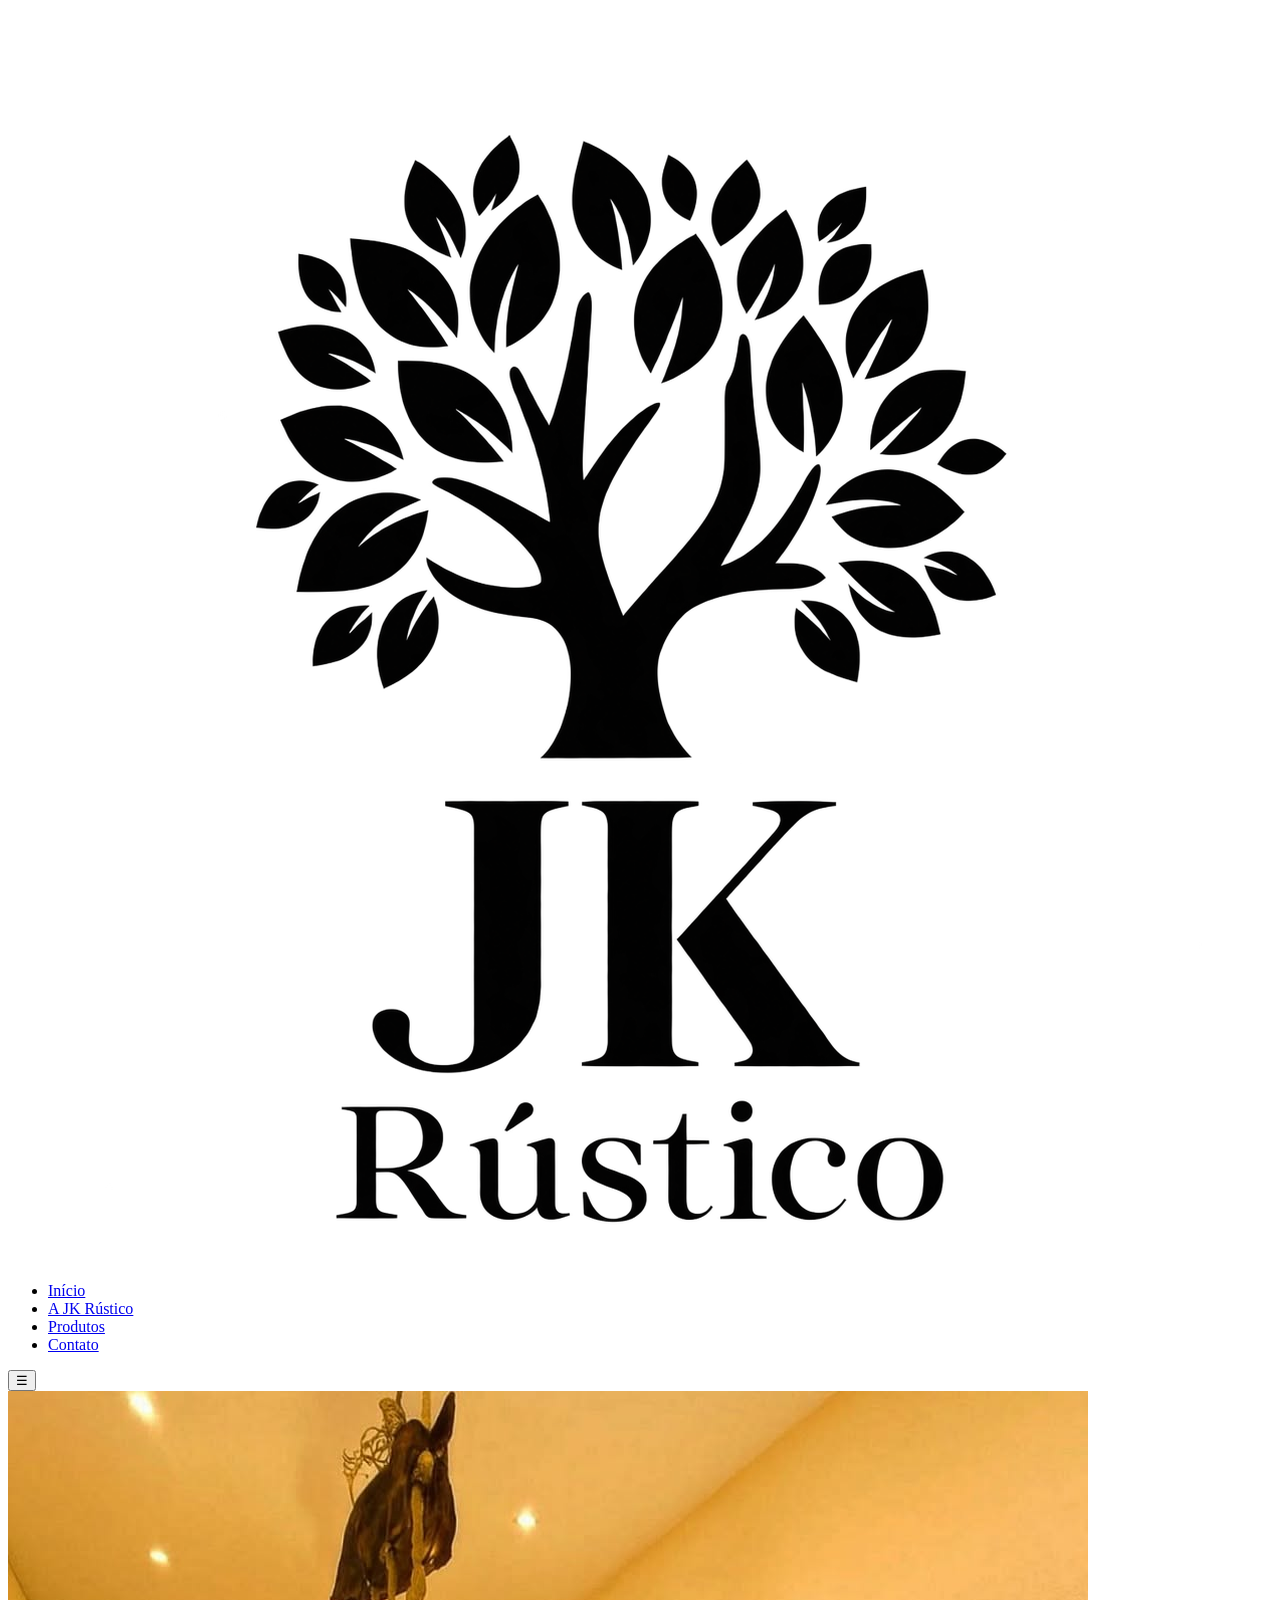
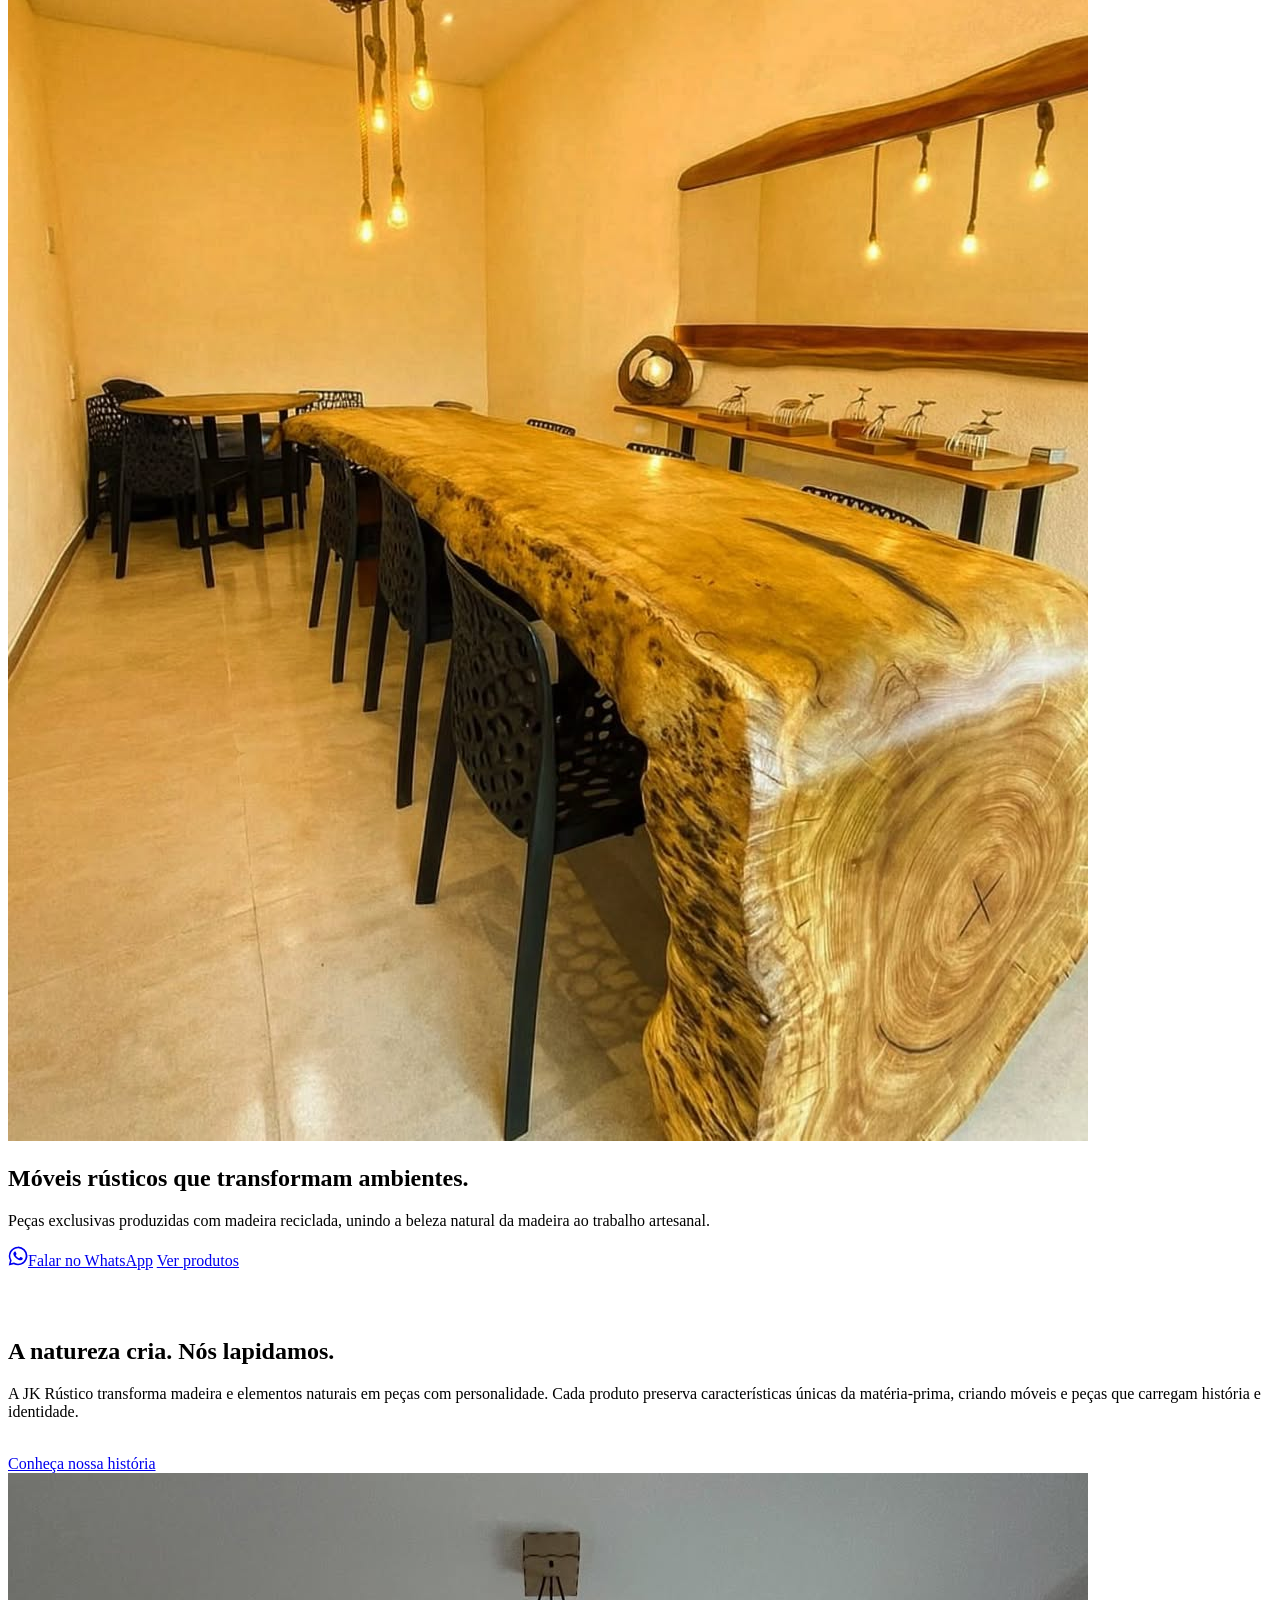
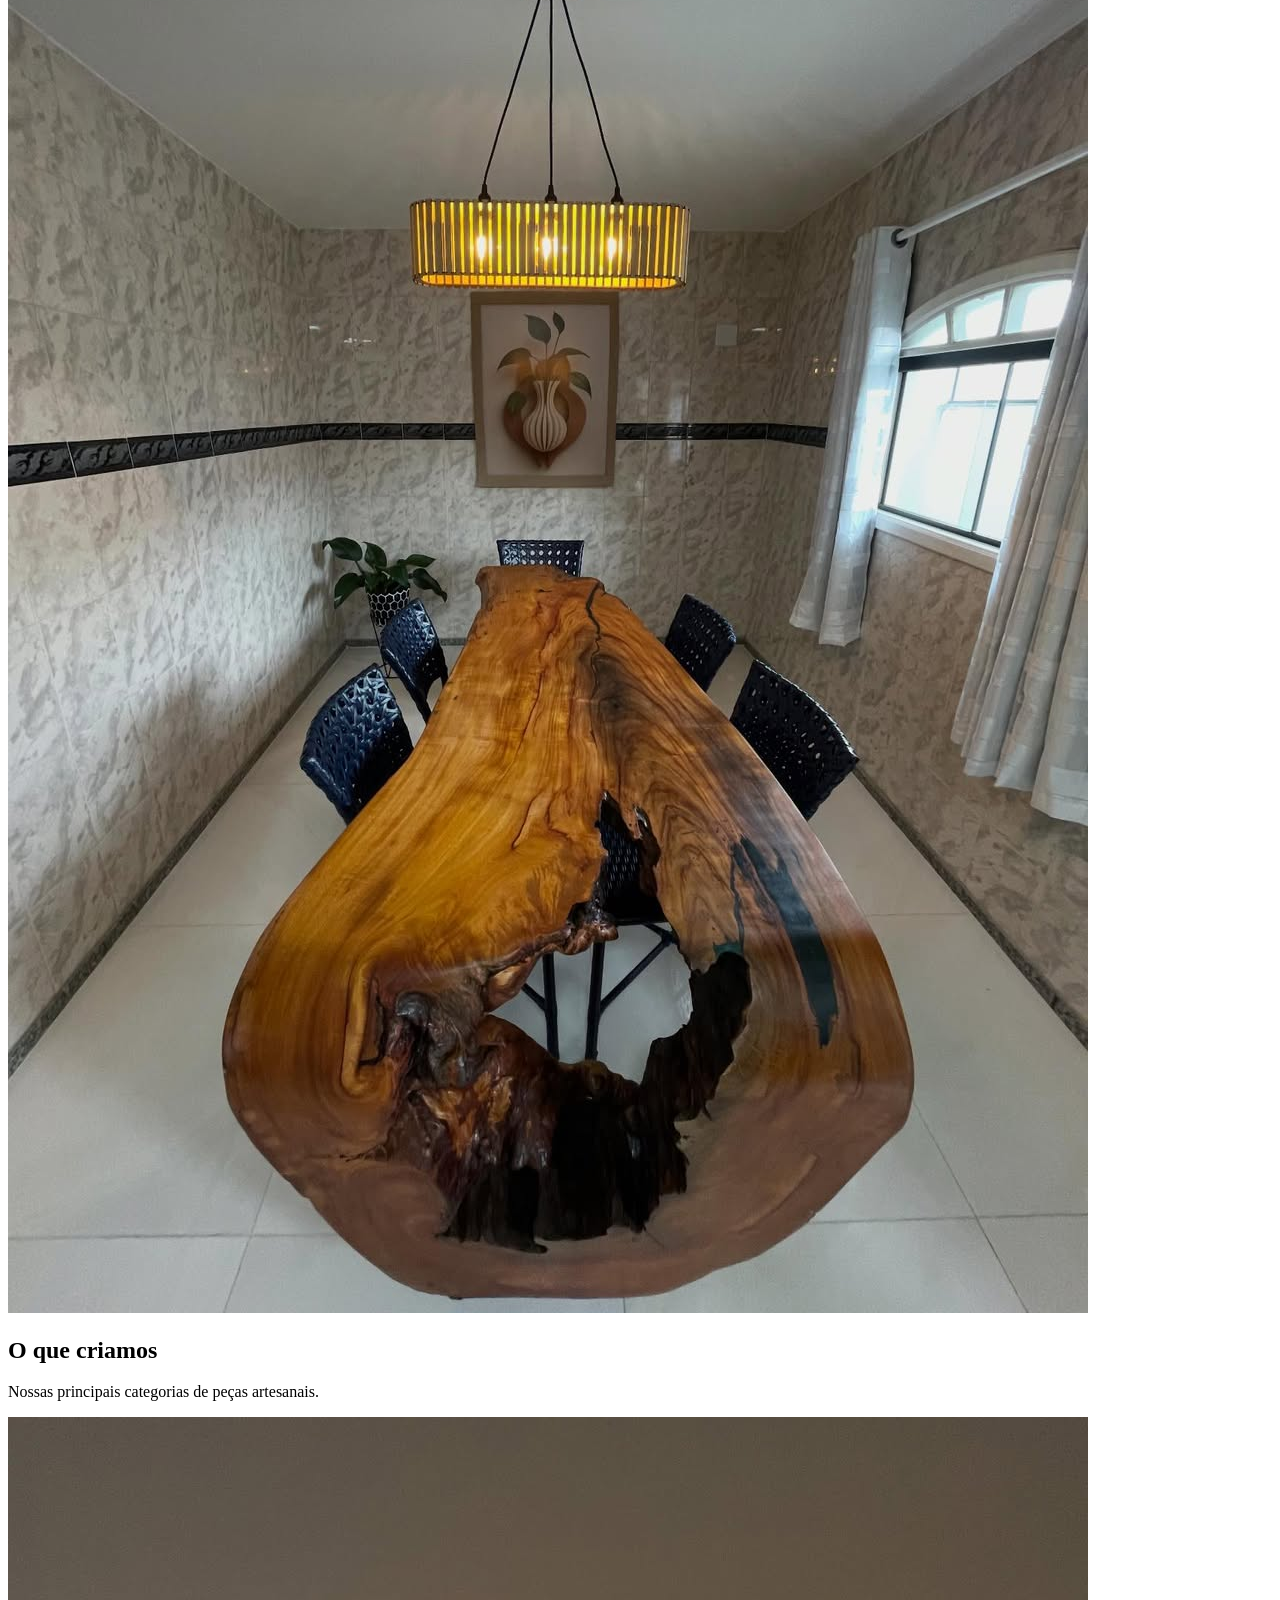
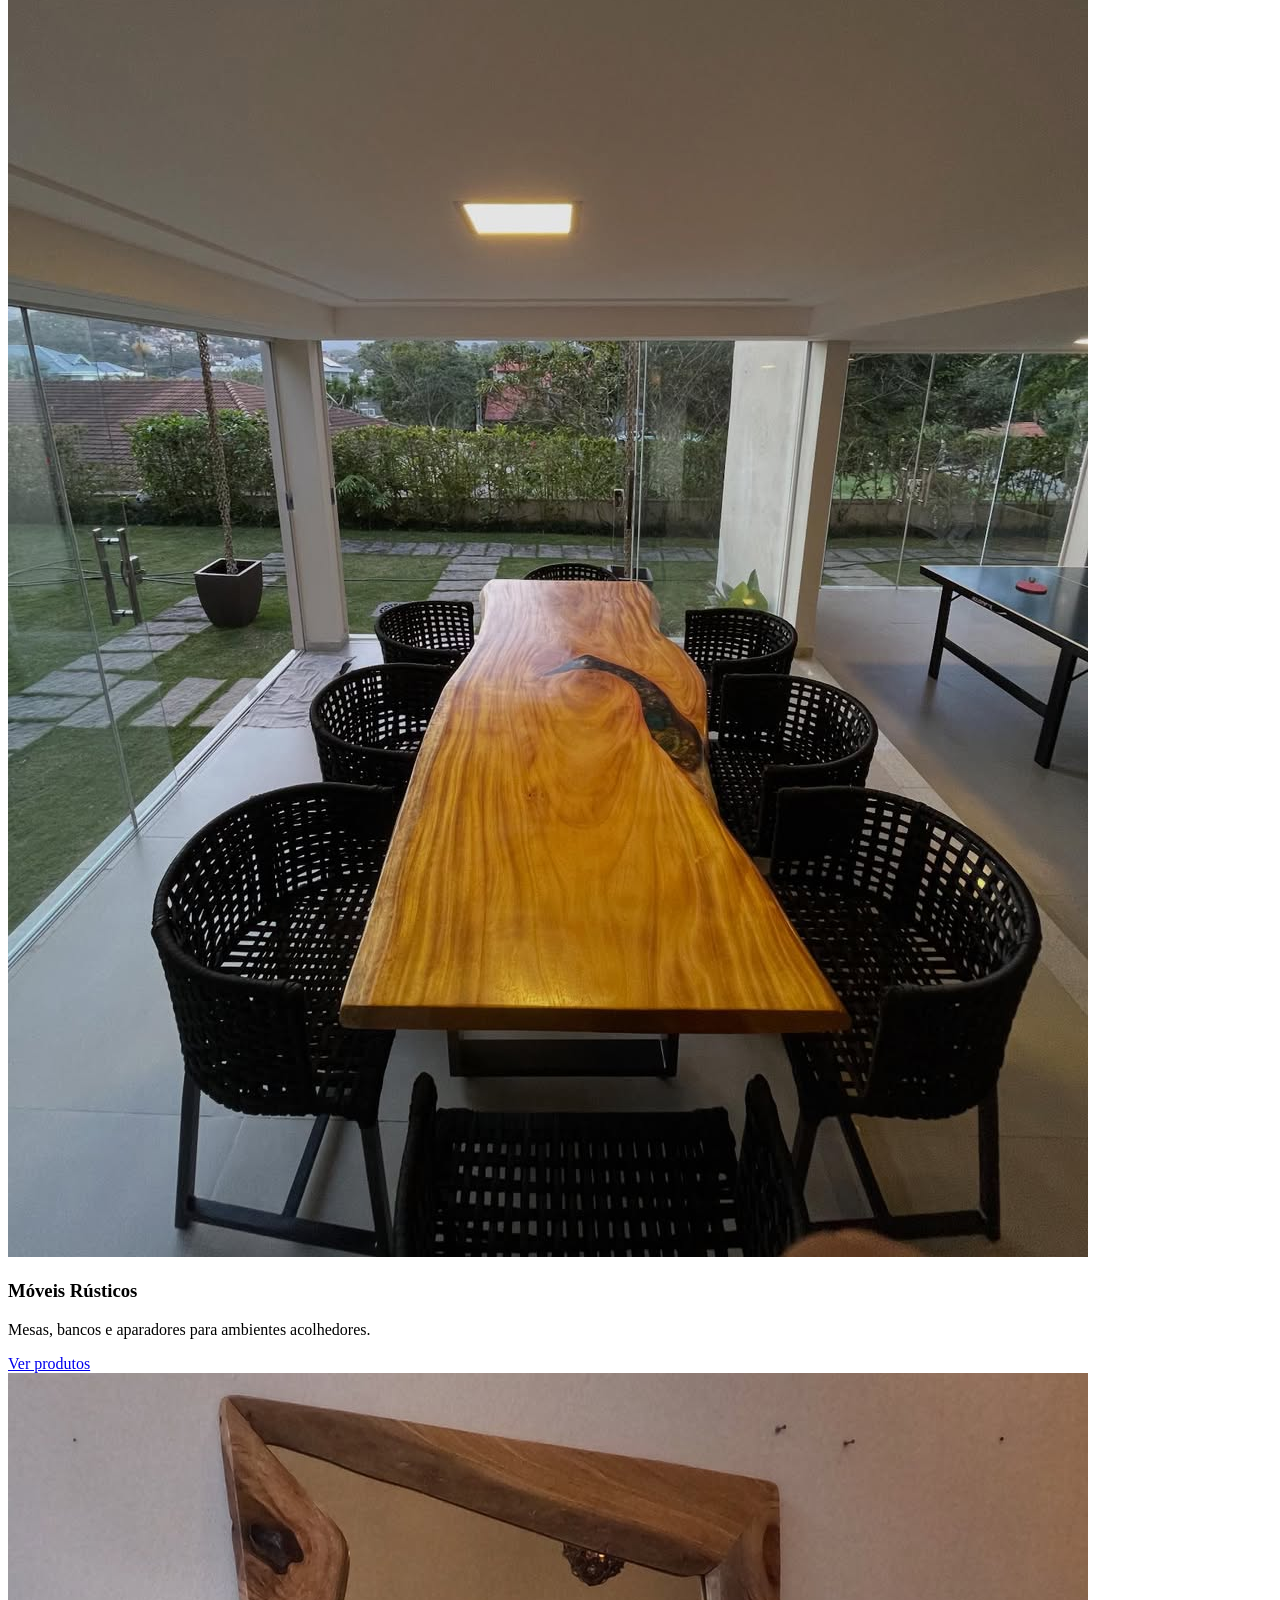
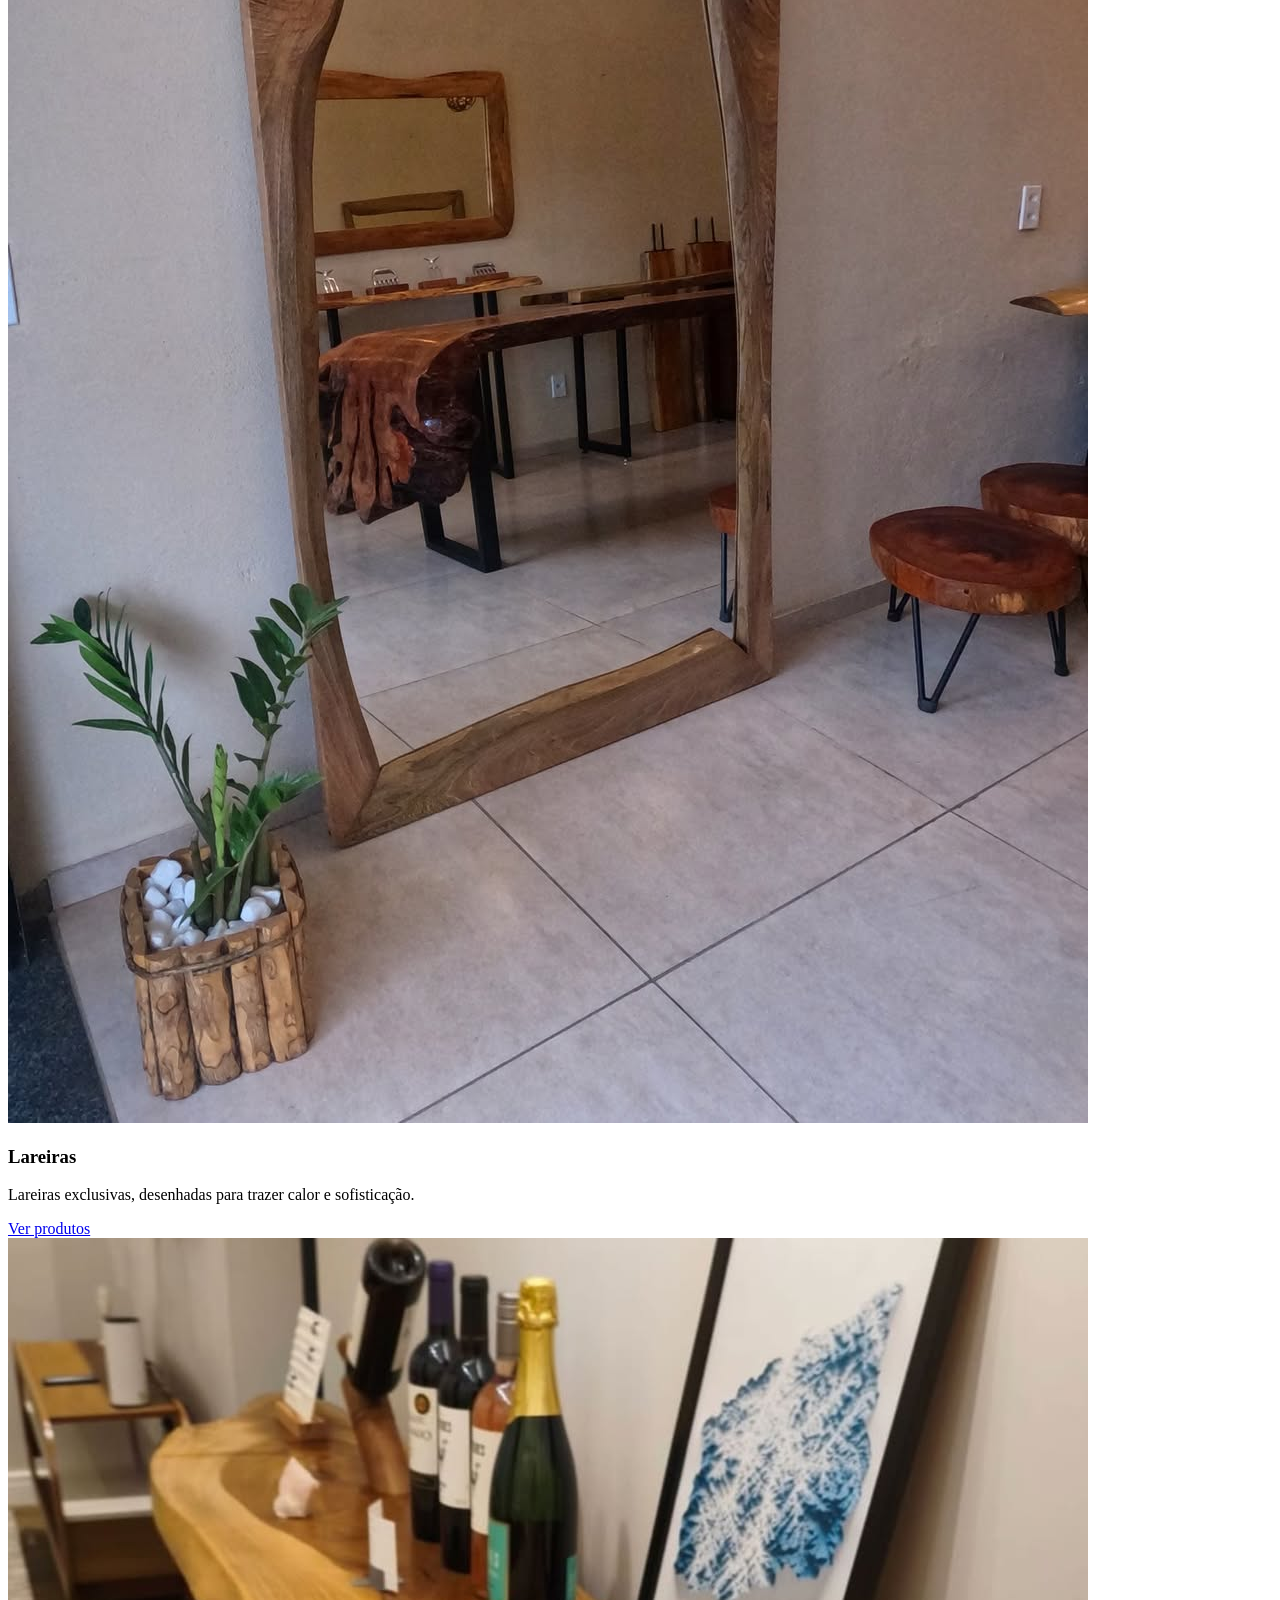
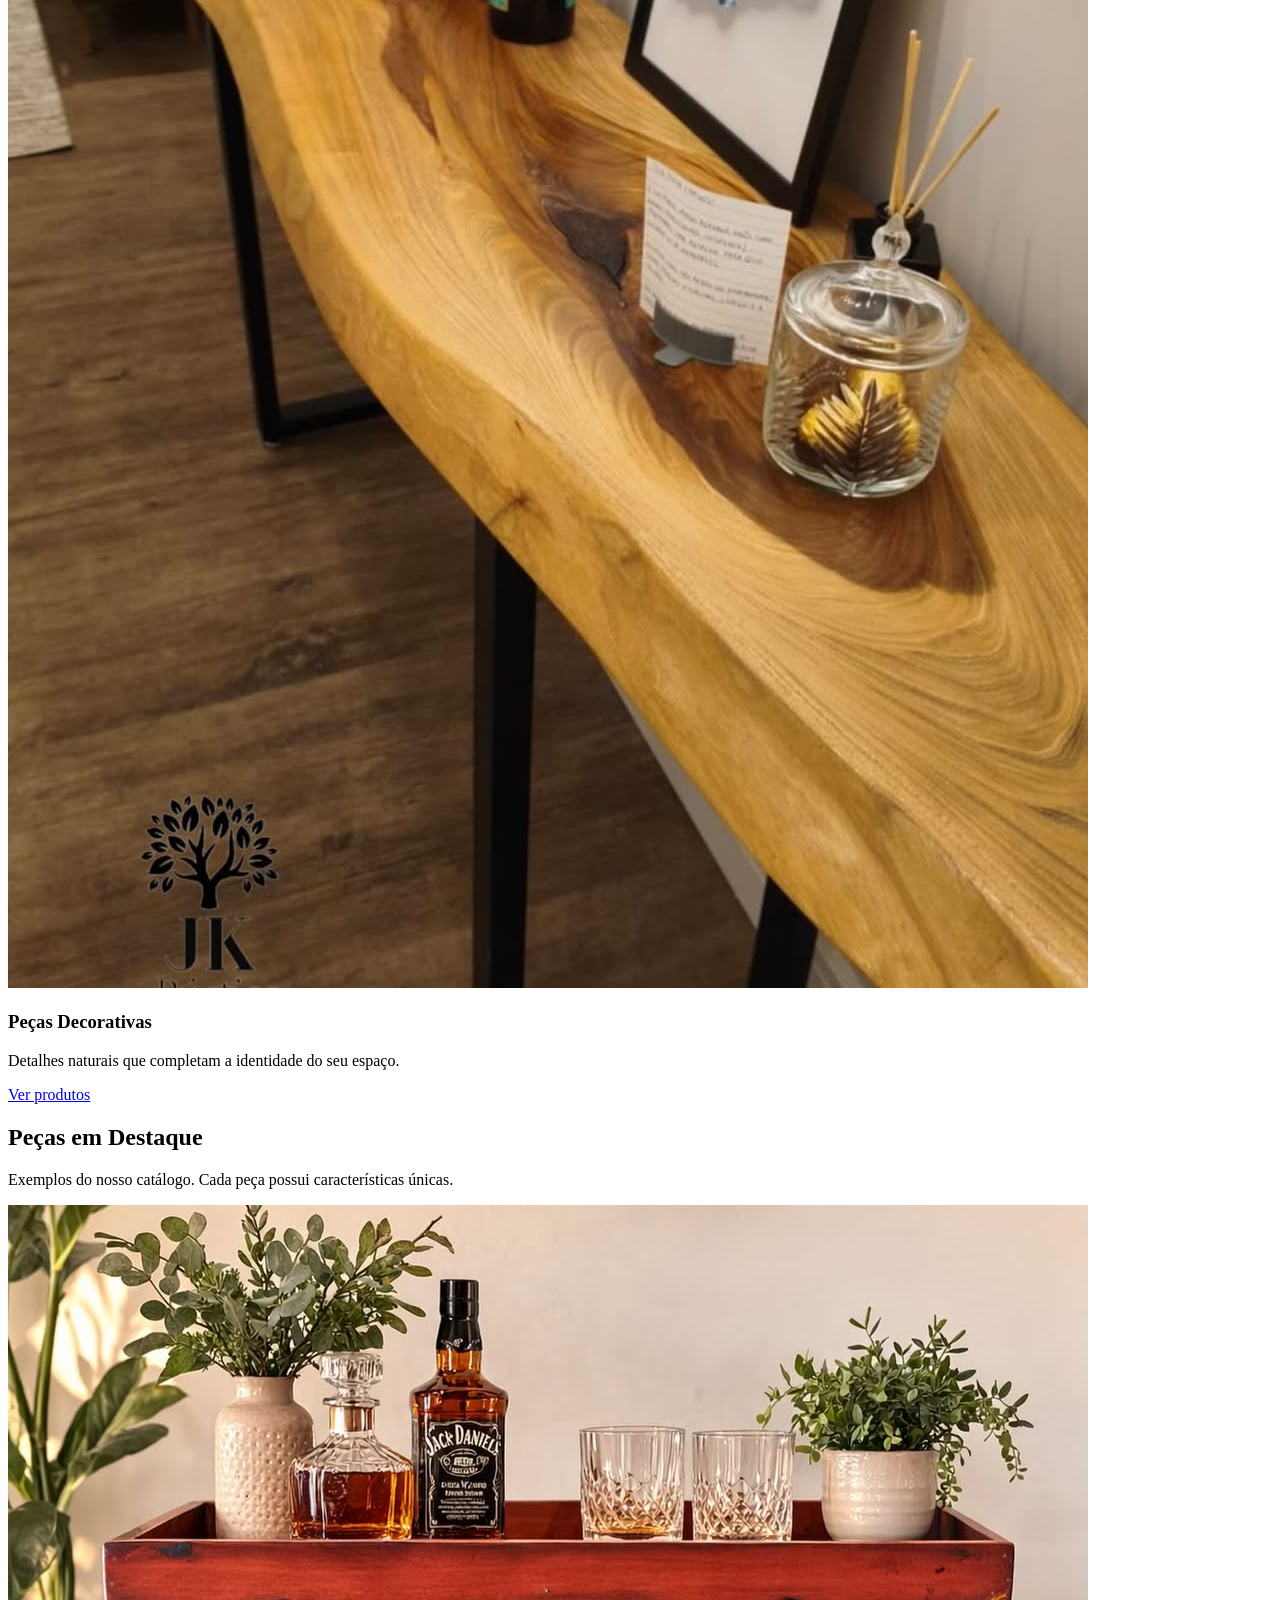
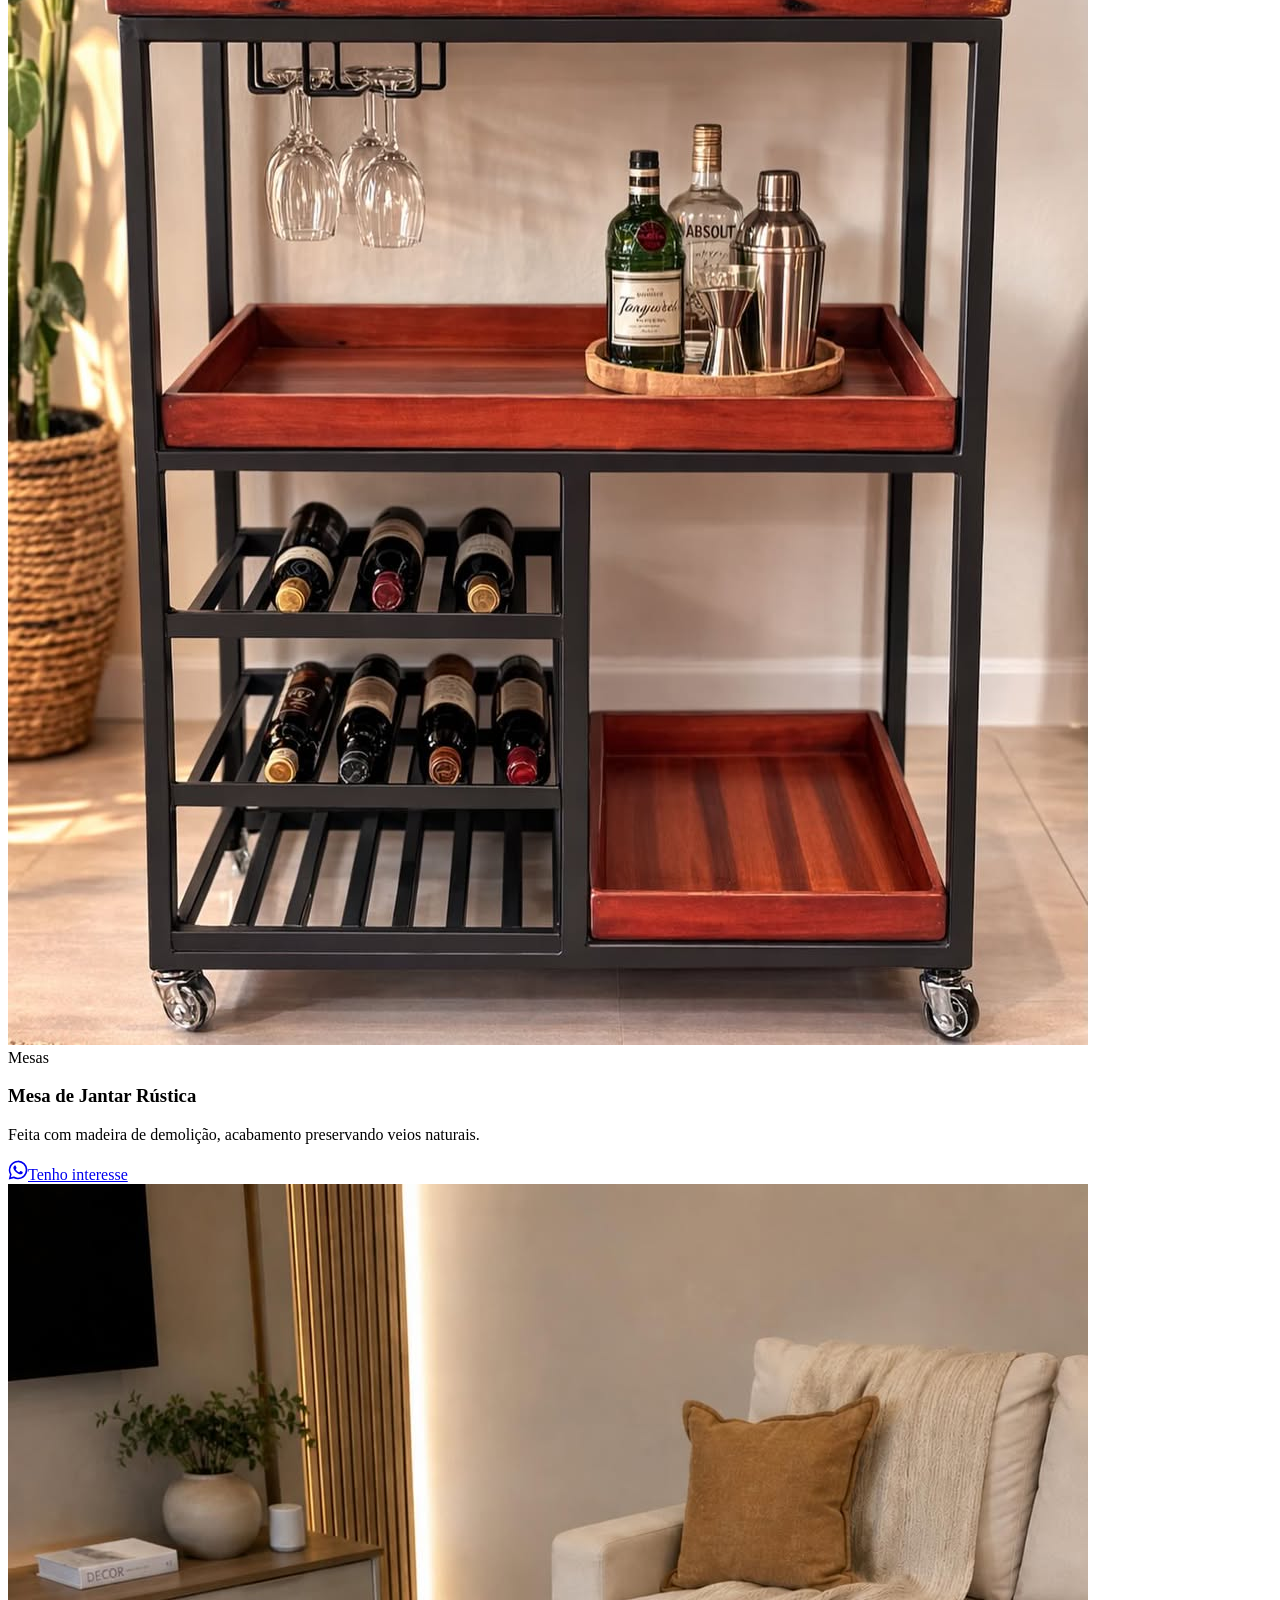
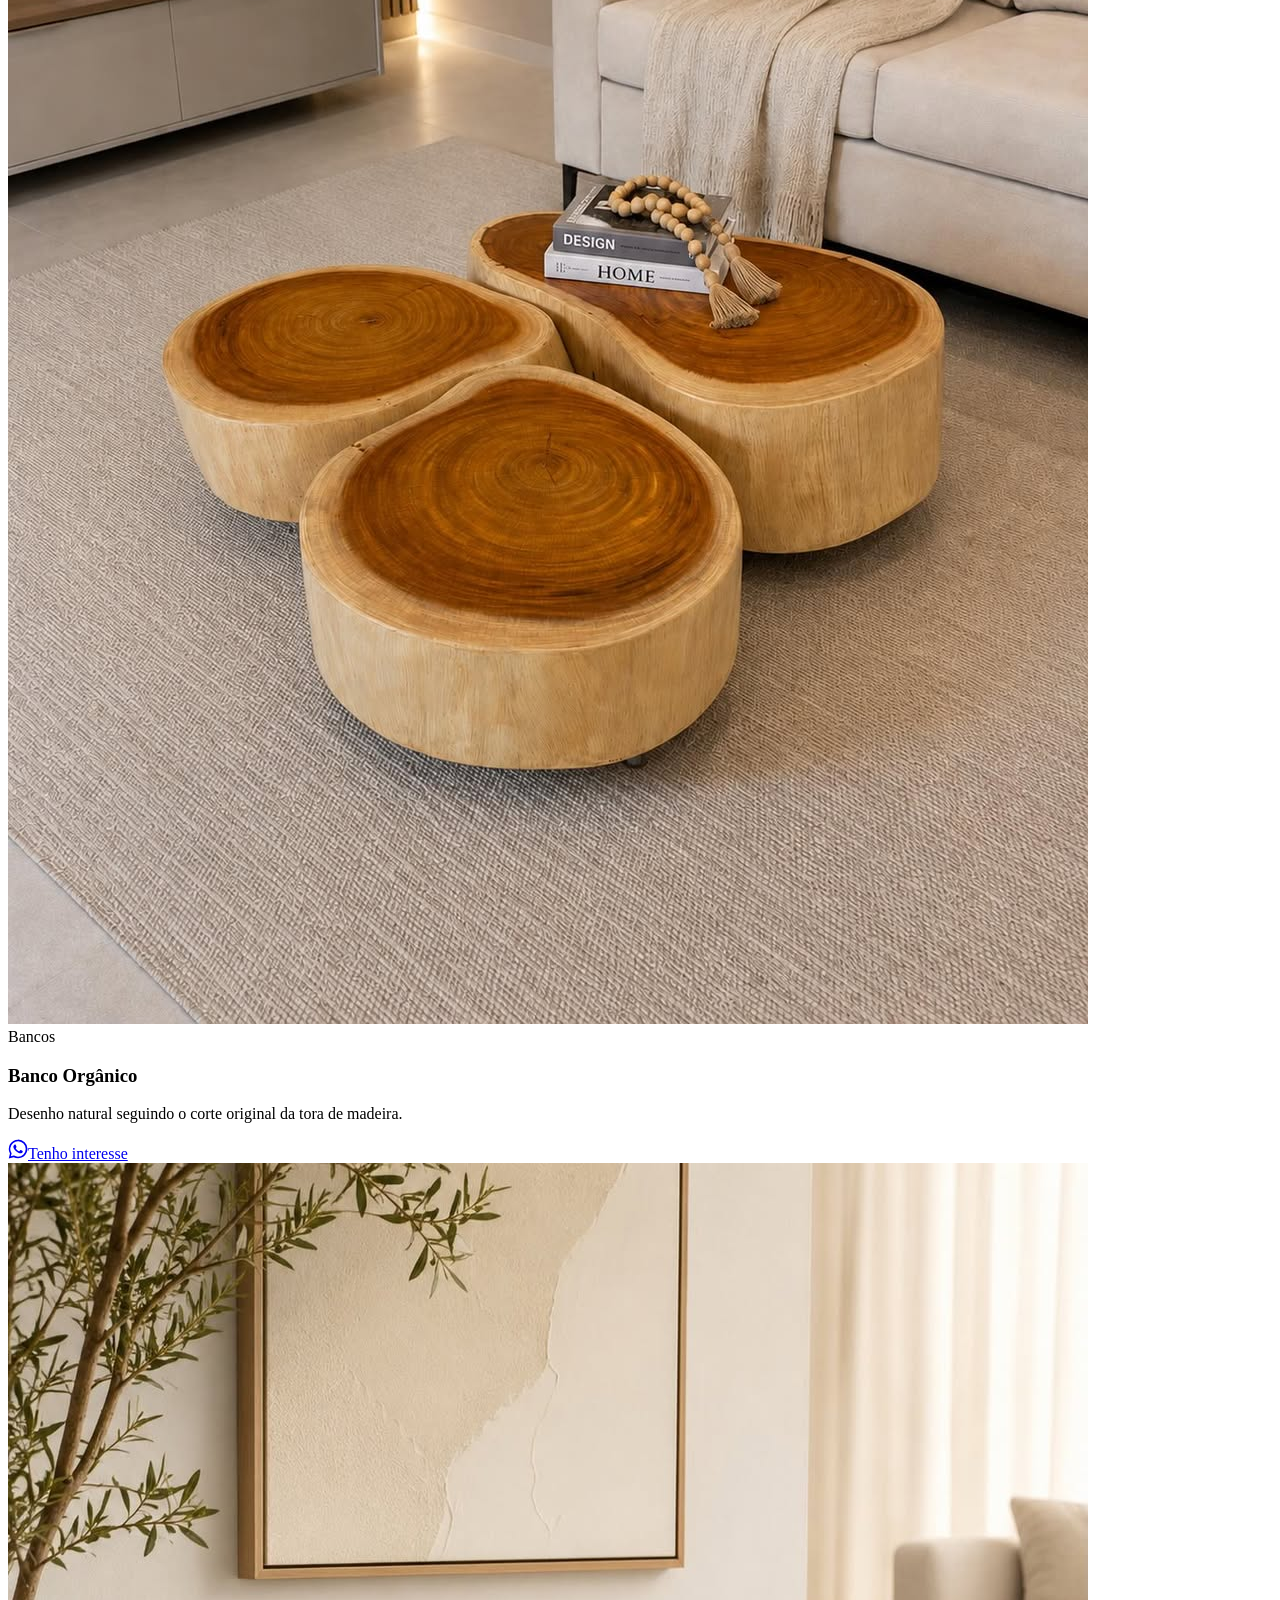
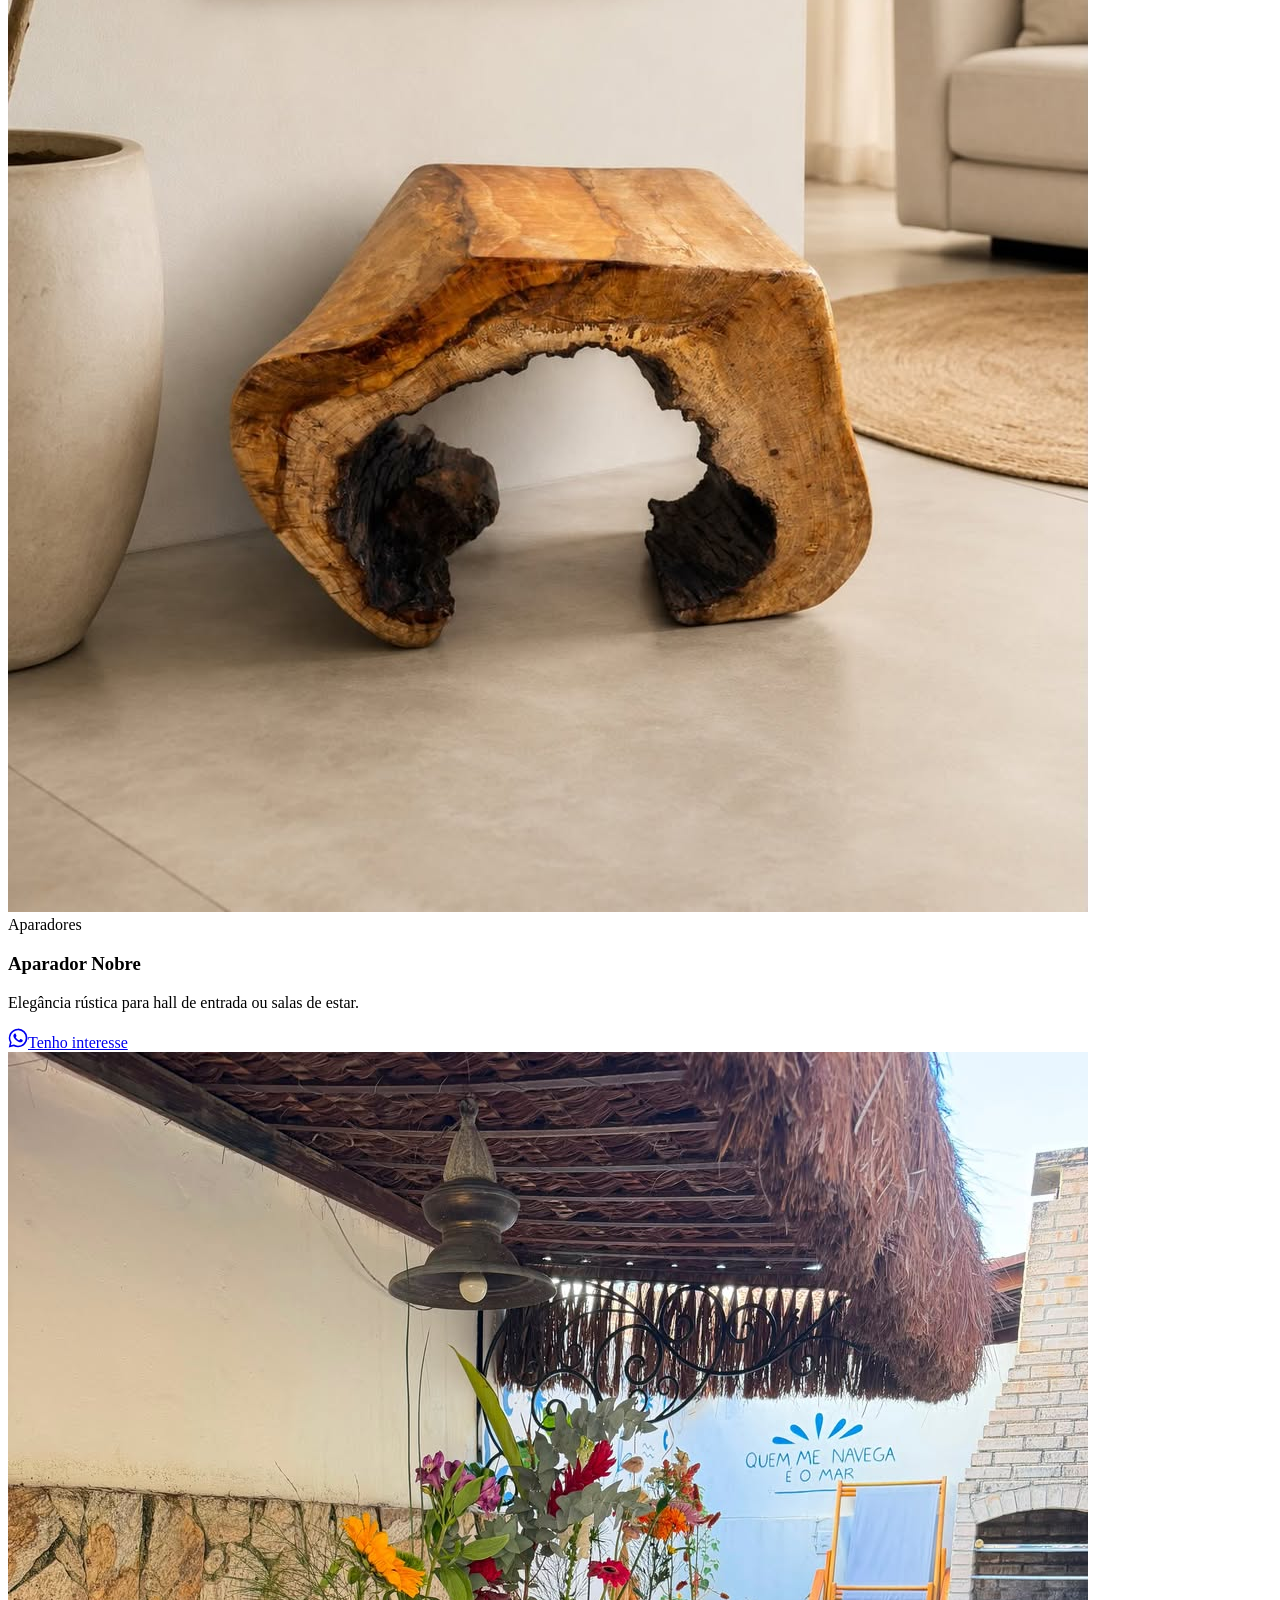
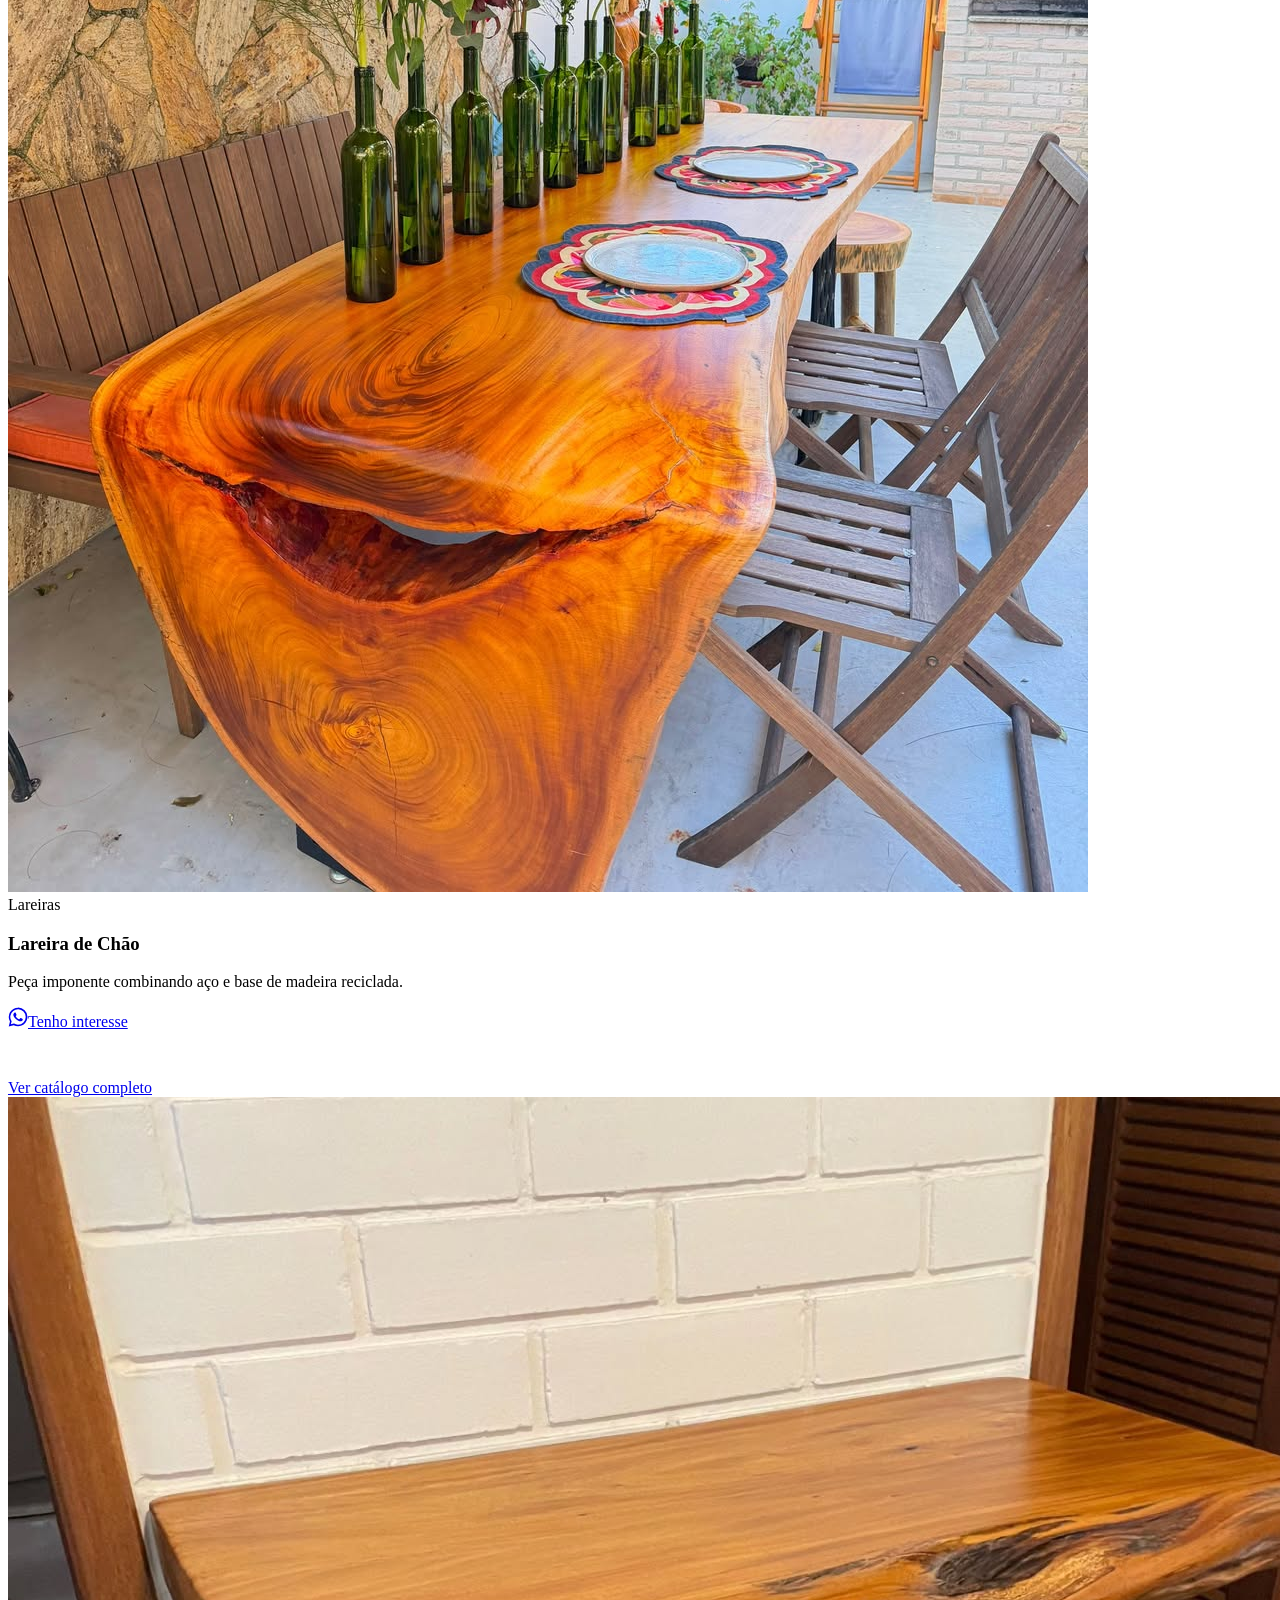
==== index.html @ 8438c01b "Add files via upload" ====
<!DOCTYPE html>
<html lang="pt-BR">
<head>
    <meta charset="UTF-8">
    <meta name="viewport" content="width=device-width, initial-scale=1.0">
    <title>JK Rústico | Móveis Rústicos e Peças de Madeira Reciclada em Teresópolis</title>
    <meta name="description" content="A JK Rústico transforma madeira reciclada em móveis rústicos e peças artesanais exclusivas. Localizada em Teresópolis, enviamos para todo o Brasil. Conheça nosso catálogo.">
    
    <!-- Open Graph -->
    <meta property="og:title" content="JK Rústico | Móveis Rústicos e Artesanais">
    <meta property="og:description" content="Peças exclusivas produzidas com madeira reciclada, unindo a beleza natural da madeira ao trabalho artesanal. Enviamos para todo Brasil.">
    <meta property="og:type" content="website">
    <meta property="og:url" content="https://www.jkrustico.com.br/">
    
    <!-- Preconnect Fonts -->
    <link rel="preconnect" href="https://fonts.googleapis.com">
    <link rel="preconnect" href="https://fonts.gstatic.com" crossorigin>
    <link href="https://fonts.googleapis.com/css2?family=Inter:wght@300;400;500;600&family=Playfair+Display:ital,wght@0,400;0,500;0,600;0,700;1,400&display=swap" rel="stylesheet">
    
    <!-- Styles -->
    <link rel="stylesheet" href="css/style.css">
    
    <!-- Schema.org LocalBusiness -->
    <script type="application/ld+json">
    {
      "@context": "https://schema.org",
      "@type": "FurnitureStore",
      "name": "JK Rústico",
      "image": "https://www.jkrustico.com.br/logo.png",
      "@id": "https://www.jkrustico.com.br/",
      "url": "https://www.jkrustico.com.br/",
      "telephone": "+5521967588087",
      "address": {
        "@type": "PostalAddress",
        "streetAddress": "Praça Higino da Silveira, 101 - Alto",
        "addressLocality": "Teresópolis",
        "addressRegion": "RJ",
        "postalCode": "25961-025",
        "addressCountry": "BR"
      },
      "geo": {
        "@type": "GeoCoordinates",
        "latitude": -22.4285,
        "longitude": -42.9774
      },
      "openingHoursSpecification": [{
        "@type": "OpeningHoursSpecification",
        "dayOfWeek": "Saturday",
        "opens": "09:00",
        "closes": "18:30"
      },{
        "@type": "OpeningHoursSpecification",
        "dayOfWeek": "Sunday",
        "opens": "09:00",
        "closes": "18:00"
      }]
    }
    </script>
</head>
<body>

    <!-- Header -->
    <header class="header">
        <div class="container header-container">
            <a href="index.html" class="logo" aria-label="Página Inicial JK Rústico">
                <img src="logo.png" alt="JK Rústico Logo">
            </a>
            
            <nav>
                <ul class="nav-links">
                    <li><a href="index.html">Início</a></li>
                    <li><a href="sobre/index.html">A JK Rústico</a></li>
                    <li><a href="produtos/index.html">Produtos</a></li>
                    <li><a href="contato/index.html">Contato</a></li>
                </ul>
            </nav>
            
            <button class="mobile-menu-btn" aria-label="Abrir menu">☰</button>
            <a href="#" class="btn btn-primary wa-link-default" style="display: none;"><svg fill="currentColor" width="20px" height="20px" viewBox="0 0 16 16" xmlns="http://www.w3.org/2000/svg"><path d="M11.42 9.49c-.19-.09-1.1-.54-1.27-.61s-.29-.09-.42.1-.48.6-.59.73-.21.14-.4 0a5.13 5.13 0 0 1-1.49-.92 5.25 5.25 0 0 1-1-1.29c-.11-.18 0-.28.08-.38s.18-.21.28-.32a1.39 1.39 0 0 0 .18-.31.38.38 0 0 0 0-.33c0-.09-.42-1-.58-1.37s-.3-.32-.41-.32h-.4a.72.72 0 0 0-.5.23 2.1 2.1 0 0 0-.65 1.55A3.59 3.59 0 0 0 5 8.2 8.32 8.32 0 0 0 8.19 11c.44.19.78.3 1.05.39a2.53 2.53 0 0 0 1.17.07 1.93 1.93 0 0 0 1.26-.88 1.67 1.67 0 0 0 .11-.88c-.05-.07-.17-.12-.36-.21z"/><path d="M13.29 2.68A7.36 7.36 0 0 0 8 .5a7.44 7.44 0 0 0-6.41 11.15l-1 3.85 3.94-1a7.4 7.4 0 0 0 3.55.9H8a7.44 7.44 0 0 0 5.29-12.72zM8 14.12a6.12 6.12 0 0 1-3.15-.87l-.22-.13-2.34.61.62-2.28-.14-.23a6.18 6.18 0 0 1 9.6-7.65 6.12 6.12 0 0 1 1.81 4.37A6.19 6.19 0 0 1 8 14.12z"/></svg>Falar no WhatsApp</a>
        </div>
    </header>

    <!-- Hero -->
    <section class="hero">
        <img src="img1.jpg" alt="Ambiente sofisticado com móveis rústicos de madeira" class="hero-img">
        <div class="container">
            <div class="hero-content">
                <h1>Móveis rústicos que transformam ambientes.</h1>
                <p>Peças exclusivas produzidas com madeira reciclada, unindo a beleza natural da madeira ao trabalho artesanal.</p>
                
                <div class="hero-ctas">
                    <a href="#" class="btn btn-primary wa-link-default"><svg fill="currentColor" width="20px" height="20px" viewBox="0 0 16 16" xmlns="http://www.w3.org/2000/svg"><path d="M11.42 9.49c-.19-.09-1.1-.54-1.27-.61s-.29-.09-.42.1-.48.6-.59.73-.21.14-.4 0a5.13 5.13 0 0 1-1.49-.92 5.25 5.25 0 0 1-1-1.29c-.11-.18 0-.28.08-.38s.18-.21.28-.32a1.39 1.39 0 0 0 .18-.31.38.38 0 0 0 0-.33c0-.09-.42-1-.58-1.37s-.3-.32-.41-.32h-.4a.72.72 0 0 0-.5.23 2.1 2.1 0 0 0-.65 1.55A3.59 3.59 0 0 0 5 8.2 8.32 8.32 0 0 0 8.19 11c.44.19.78.3 1.05.39a2.53 2.53 0 0 0 1.17.07 1.93 1.93 0 0 0 1.26-.88 1.67 1.67 0 0 0 .11-.88c-.05-.07-.17-.12-.36-.21z"/><path d="M13.29 2.68A7.36 7.36 0 0 0 8 .5a7.44 7.44 0 0 0-6.41 11.15l-1 3.85 3.94-1a7.4 7.4 0 0 0 3.55.9H8a7.44 7.44 0 0 0 5.29-12.72zM8 14.12a6.12 6.12 0 0 1-3.15-.87l-.22-.13-2.34.61.62-2.28-.14-.23a6.18 6.18 0 0 1 9.6-7.65 6.12 6.12 0 0 1 1.81 4.37A6.19 6.19 0 0 1 8 14.12z"/></svg>Falar no WhatsApp</a>
                    <a href="produtos/index.html" class="btn btn-outline-white">Ver produtos</a>
                </div>
                
                <div class="hero-note" style="margin-top: 1.5rem; font-size: 1.15rem; font-weight: 500; display: flex; align-items: center; justify-content: flex-start; gap: 8px; color: #ffffff;">
                    <svg width="24px" height="24px" viewBox="0 -1 26 26" fill="none" xmlns="http://www.w3.org/2000/svg"><path fill-rule="evenodd" clip-rule="evenodd" d="M12.31 16.826C12.2864 17.9963 11.3464 18.9278 10.2052 18.9118C9.06401 18.8957 8.14927 17.9382 8.15697 16.7676C8.16467 15.5971 9.09191 14.6522 10.2332 14.652C10.7897 14.6578 11.3212 14.8901 11.7106 15.2978C12.1001 15.7055 12.3157 16.2552 12.31 16.826V16.826Z" stroke="currentColor" stroke-width="1.5" stroke-linecap="round" stroke-linejoin="round"/><path fill-rule="evenodd" clip-rule="evenodd" d="M22.2014 16.826C22.1778 17.9963 21.2378 18.9278 20.0966 18.9118C18.9554 18.8957 18.0407 17.9382 18.0484 16.7676C18.0561 15.5971 18.9833 14.6522 20.1246 14.652C20.6811 14.6578 21.2126 14.8901 21.602 15.2978C21.9915 15.7055 22.2071 16.2552 22.2014 16.826V16.826Z" stroke="currentColor" stroke-width="1.5" stroke-linecap="round" stroke-linejoin="round"/><path d="M17.8032 17.576C18.2174 17.576 18.5532 17.2402 18.5532 16.826C18.5532 16.4118 18.2174 16.076 17.8032 16.076V17.576ZM12.31 16.076C11.8958 16.076 11.56 16.4118 11.56 16.826C11.56 17.2402 11.8958 17.576 12.31 17.576V16.076ZM17.0571 16.826C17.0571 17.2402 17.3928 17.576 17.8071 17.576C18.2213 17.576 18.5571 17.2402 18.5571 16.826H17.0571ZM18.5571 11.559C18.5571 11.1448 18.2213 10.809 17.8071 10.809C17.3928 10.809 17.0571 11.1448 17.0571 11.559H18.5571ZM17.8071 16.076C17.3928 16.076 17.0571 16.4118 17.0571 16.826C17.0571 17.2402 17.3928 17.576 17.8071 17.576V16.076ZM18.0518 17.576C18.466 17.576 18.8018 17.2402 18.8018 16.826C18.8018 16.4118 18.466 16.076 18.0518 16.076V17.576ZM22.189 16.0762C21.7749 16.0852 21.4465 16.4281 21.4555 16.8423C21.4644 17.2564 21.8074 17.5848 22.2215 17.5758L22.189 16.0762ZM24.4 14.485L25.1499 14.4718C25.1492 14.4331 25.1455 14.3946 25.1389 14.3565L24.4 14.485ZM24.63 11.4305C24.559 11.0224 24.1706 10.7491 23.7625 10.8201C23.3544 10.8911 23.0812 11.2794 23.1521 11.6875L24.63 11.4305ZM17.8031 6.127C17.3889 6.127 17.0531 6.46279 17.0531 6.877C17.0531 7.29121 17.3889 7.627 17.8031 7.627V6.127ZM21.2849 6.877L21.2849 7.62702L21.2897 7.62698L21.2849 6.877ZM22.8737 7.56387L22.327 8.07731L22.327 8.07731L22.8737 7.56387ZM23.4835 9.218L22.7342 9.18603C22.7319 9.23979 22.7354 9.29363 22.7446 9.34663L23.4835 9.218ZM23.1522 11.6876C23.2232 12.0957 23.6116 12.3689 24.0197 12.2979C24.4278 12.2268 24.701 11.8384 24.6299 11.4304L23.1522 11.6876ZM18.5531 6.877C18.5531 6.46279 18.2174 6.127 17.8031 6.127C17.3889 6.127 17.0531 6.46279 17.0531 6.877H18.5531ZM17.0531 11.559C17.0531 11.9732 17.3889 12.309 17.8031 12.309C18.2174 12.309 18.5531 11.9732 18.5531 11.559H17.0531ZM17.0531 6.877C17.0531 7.29121 17.3889 7.627 17.8031 7.627C18.2174 7.627 18.5531 7.29121 18.5531 6.877H17.0531ZM17.8031 6.077L17.0531 6.0722V6.077H17.8031ZM16.7657 5L16.77 4.25H16.7657V5ZM7.42037 5L7.42037 4.24999L7.41679 4.25001L7.42037 5ZM6.68411 5.31693L6.14467 4.79587L6.14467 4.79587L6.68411 5.31693ZM6.382 6.075L7.13201 6.075L7.13199 6.07158L6.382 6.075ZM6.382 15.75L7.132 15.7534V15.75H6.382ZM6.68411 16.5081L6.14467 17.0291L6.14467 17.0291L6.68411 16.5081ZM7.42037 16.825L7.41679 17.575H7.42037V16.825ZM8.1526 17.575C8.56681 17.575 8.9026 17.2392 8.9026 16.825C8.9026 16.4108 8.56681 16.075 8.1526 16.075V17.575ZM17.8051 10.808C17.3909 10.808 17.0551 11.1438 17.0551 11.558C17.0551 11.9722 17.3909 12.308 17.8051 12.308V10.808ZM23.893 12.308C24.3072 12.308 24.643 11.9722 24.643 11.558C24.643 11.1438 24.3072 10.808 23.893 10.808V12.308ZM1 6.25C0.585786 6.25 0.25 6.58579 0.25 7C0.25 7.41421 0.585786 7.75 1 7.75V6.25ZM4.05175 7.75C4.46596 7.75 4.80175 7.41421 4.80175 7C4.80175 6.58579 4.46596 6.25 4.05175 6.25V7.75ZM1.975 9.25C1.56079 9.25 1.225 9.58579 1.225 10C1.225 10.4142 1.56079 10.75 1.975 10.75V9.25ZM3.925 10.75C4.33921 10.75 4.675 10.4142 4.675 10C4.675 9.58579 4.33921 9.25 3.925 9.25V10.75ZM2.56975 12.25C2.15554 12.25 1.81975 12.5858 1.81975 13C1.81975 13.4142 2.15554 13.75 2.56975 13.75V12.25ZM3.925 13.75C4.33921 13.75 4.675 13.4142 4.675 13C4.675 12.5858 4.33921 12.25 3.925 12.25V13.75ZM17.8032 16.076H12.31V17.576H17.8032V16.076ZM18.5571 16.826V11.559H17.0571V16.826H18.5571ZM17.8071 17.576H18.0518V16.076H17.8071V17.576ZM22.2215 17.5758C23.8876 17.5397 25.1791 16.1341 25.1499 14.4718L23.6501 14.4982C23.6655 15.3704 22.9939 16.0587 22.189 16.0762L22.2215 17.5758ZM25.1389 14.3565L24.63 11.4305L23.1521 11.6875L23.6611 14.6135L25.1389 14.3565ZM17.8031 7.627H21.2849V6.127H17.8031V7.627ZM21.2897 7.62698C21.6768 7.62448 22.0522 7.7847 22.327 8.07731L23.4204 7.05042C22.8641 6.4581 22.0909 6.12177 21.28 6.12702L21.2897 7.62698ZM22.327 8.07731C22.6025 8.37065 22.7519 8.7712 22.7342 9.18603L24.2328 9.24997C24.2675 8.43728 23.976 7.642 23.4204 7.05042L22.327 8.07731ZM22.7446 9.34663L23.1522 11.6876L24.6299 11.4304L24.2224 9.08937L22.7446 9.34663ZM17.0531 6.877V11.559H18.5531V6.877H17.0531ZM18.5531 6.877V6.077H17.0531V6.877H18.5531ZM18.5531 6.0818C18.5562 5.60485 18.3745 5.14259 18.0422 4.79768L16.9619 5.83829C17.0188 5.8974 17.0537 5.98123 17.0532 6.0722L18.5531 6.0818ZM18.0422 4.79768C17.7094 4.45212 17.2522 4.25277 16.77 4.25001L16.7615 5.74999C16.8331 5.7504 16.9056 5.77984 16.9619 5.83829L18.0422 4.79768ZM16.7657 4.25H7.42037V5.75H16.7657V4.25ZM7.41679 4.25001C6.93498 4.25231 6.4778 4.45098 6.14467 4.79587L7.22355 5.83799C7.27989 5.77967 7.3524 5.75033 7.42396 5.74999L7.41679 4.25001ZM6.14467 4.79587C5.81216 5.1401 5.62983 5.60177 5.63201 6.07843L7.13199 6.07158C7.13158 5.98066 7.16659 5.89696 7.22355 5.83799L6.14467 4.79587ZM5.632 6.075V15.75H7.132V6.075H5.632ZM5.63201 15.7466C5.62983 16.2232 5.81216 16.6849 6.14467 17.0291L7.22355 15.987C7.16659 15.928 7.13158 15.8443 7.13199 15.7534L5.63201 15.7466ZM6.14467 17.0291C6.4778 17.374 6.93498 17.5727 7.41679 17.575L7.42396 16.075C7.3524 16.0747 7.27988 16.0453 7.22355 15.987L6.14467 17.0291ZM7.42037 17.575H8.1526V16.075H7.42037V17.575ZM17.8051 12.308H23.893V10.808H17.8051V12.308ZM1 7.75H4.05175V6.25H1V7.75ZM1.975 10.75H3.925V9.25H1.975V10.75ZM2.56975 13.75H3.925V12.25H2.56975V13.75Z" fill="currentColor"/></svg>
                    <span>Enviamos para todo o Brasil</span>
                </div>
            </div>
        </div>
    </section>

    <!-- Bloco de Posicionamento -->
    <section class="section section-bg-alt">
        <div class="container split-section">
            <div class="split-content">
                <h2>A natureza cria. Nós lapidamos.</h2>
                <p>A JK Rústico transforma madeira e elementos naturais em peças com personalidade. Cada produto preserva características únicas da matéria-prima, criando móveis e peças que carregam história e identidade.</p>
                <br>
                <a href="sobre/index.html" class="btn btn-outline">Conheça nossa história</a>
            </div>
            <div class="split-image-container">
                <img src="img2.jpg" alt="Trabalho artesanal em madeira reciclada" loading="lazy">
            </div>
        </div>
    </section>

    <!-- Categorias -->
    <section class="section">
        <div class="container">
            <div class="text-center mb-lg">
                <h2>O que criamos</h2>
                <p>Nossas principais categorias de peças artesanais.</p>
            </div>
            
            <div class="grid-3">
                <!-- Categoria 1 -->
                <div class="card">
                    <div class="card-img-wrapper">
                        <img src="img3.jpg" alt="Mesa de jantar rústica de madeira maciça" loading="lazy">
                    </div>
                    <div class="card-content">
                        <h3 class="card-title">Móveis Rústicos</h3>
                        <p class="card-desc">Mesas, bancos e aparadores para ambientes acolhedores.</p>
                        <a href="moveis-rusticos/index.html" class="btn btn-outline" style="width: 100%;">Ver produtos</a>
                    </div>
                </div>
                
                <!-- Categoria 2 -->
                <div class="card">
                    <div class="card-img-wrapper">
                        <img src="img4.jpg" alt="Lareira rústica artesanal" loading="lazy">
                    </div>
                    <div class="card-content">
                        <h3 class="card-title">Lareiras</h3>
                        <p class="card-desc">Lareiras exclusivas, desenhadas para trazer calor e sofisticação.</p>
                        <a href="lareiras/index.html" class="btn btn-outline" style="width: 100%;">Ver produtos</a>
                    </div>
                </div>
                
                <!-- Categoria 3 -->
                <div class="card">
                    <div class="card-img-wrapper">
                        <img src="img5.jpg" alt="Peças decorativas em madeira" loading="lazy">
                    </div>
                    <div class="card-content">
                        <h3 class="card-title">Peças Decorativas</h3>
                        <p class="card-desc">Detalhes naturais que completam a identidade do seu espaço.</p>
                        <a href="produtos/index.html" class="btn btn-outline" style="width: 100%;">Ver produtos</a>
                    </div>
                </div>
            </div>
        </div>
    </section>

    <!-- Catálogo em Destaque -->
    <section class="section section-bg-alt">
        <div class="container">
            <div class="text-center mb-lg">
                <h2>Peças em Destaque</h2>
                <p>Exemplos do nosso catálogo. Cada peça possui características únicas.</p>
            </div>
            
            <div class="grid-4">
                <!-- Produto 1 -->
                <div class="card">
                    <div class="card-img-wrapper">
                        <img src="img6.jpg" alt="Mesa de Jantar Rústica Maciça" loading="lazy">
                    </div>
                    <div class="card-content">
                        <span class="card-category">Mesas</span>
                        <h3 class="card-title">Mesa de Jantar Rústica</h3>
                        <p class="card-desc">Feita com madeira de demolição, acabamento preservando veios naturais.</p>
                        <a href="#" class="btn btn-primary" data-wa-msg="Olá! Tenho interesse na Mesa de Jantar Rústica. Gostaria de saber disponibilidade e informações."><svg fill="currentColor" width="20px" height="20px" viewBox="0 0 16 16" xmlns="http://www.w3.org/2000/svg"><path d="M11.42 9.49c-.19-.09-1.1-.54-1.27-.61s-.29-.09-.42.1-.48.6-.59.73-.21.14-.4 0a5.13 5.13 0 0 1-1.49-.92 5.25 5.25 0 0 1-1-1.29c-.11-.18 0-.28.08-.38s.18-.21.28-.32a1.39 1.39 0 0 0 .18-.31.38.38 0 0 0 0-.33c0-.09-.42-1-.58-1.37s-.3-.32-.41-.32h-.4a.72.72 0 0 0-.5.23 2.1 2.1 0 0 0-.65 1.55A3.59 3.59 0 0 0 5 8.2 8.32 8.32 0 0 0 8.19 11c.44.19.78.3 1.05.39a2.53 2.53 0 0 0 1.17.07 1.93 1.93 0 0 0 1.26-.88 1.67 1.67 0 0 0 .11-.88c-.05-.07-.17-.12-.36-.21z"/><path d="M13.29 2.68A7.36 7.36 0 0 0 8 .5a7.44 7.44 0 0 0-6.41 11.15l-1 3.85 3.94-1a7.4 7.4 0 0 0 3.55.9H8a7.44 7.44 0 0 0 5.29-12.72zM8 14.12a6.12 6.12 0 0 1-3.15-.87l-.22-.13-2.34.61.62-2.28-.14-.23a6.18 6.18 0 0 1 9.6-7.65 6.12 6.12 0 0 1 1.81 4.37A6.19 6.19 0 0 1 8 14.12z"/></svg>Tenho interesse</a>
                    </div>
                </div>
                
                <!-- Produto 2 -->
                <div class="card">
                    <div class="card-img-wrapper">
                        <img src="img7.jpg" alt="Banco de Madeira Orgânica" loading="lazy">
                    </div>
                    <div class="card-content">
                        <span class="card-category">Bancos</span>
                        <h3 class="card-title">Banco Orgânico</h3>
                        <p class="card-desc">Desenho natural seguindo o corte original da tora de madeira.</p>
                        <a href="#" class="btn btn-primary mt-auto" data-wa-msg="Olá! Tenho interesse no Banco Orgânico. Gostaria de saber disponibilidade e informações."><svg fill="currentColor" width="20px" height="20px" viewBox="0 0 16 16" xmlns="http://www.w3.org/2000/svg"><path d="M11.42 9.49c-.19-.09-1.1-.54-1.27-.61s-.29-.09-.42.1-.48.6-.59.73-.21.14-.4 0a5.13 5.13 0 0 1-1.49-.92 5.25 5.25 0 0 1-1-1.29c-.11-.18 0-.28.08-.38s.18-.21.28-.32a1.39 1.39 0 0 0 .18-.31.38.38 0 0 0 0-.33c0-.09-.42-1-.58-1.37s-.3-.32-.41-.32h-.4a.72.72 0 0 0-.5.23 2.1 2.1 0 0 0-.65 1.55A3.59 3.59 0 0 0 5 8.2 8.32 8.32 0 0 0 8.19 11c.44.19.78.3 1.05.39a2.53 2.53 0 0 0 1.17.07 1.93 1.93 0 0 0 1.26-.88 1.67 1.67 0 0 0 .11-.88c-.05-.07-.17-.12-.36-.21z"/><path d="M13.29 2.68A7.36 7.36 0 0 0 8 .5a7.44 7.44 0 0 0-6.41 11.15l-1 3.85 3.94-1a7.4 7.4 0 0 0 3.55.9H8a7.44 7.44 0 0 0 5.29-12.72zM8 14.12a6.12 6.12 0 0 1-3.15-.87l-.22-.13-2.34.61.62-2.28-.14-.23a6.18 6.18 0 0 1 9.6-7.65 6.12 6.12 0 0 1 1.81 4.37A6.19 6.19 0 0 1 8 14.12z"/></svg>Tenho interesse</a>
                    </div>
                </div>
                
                <!-- Produto 3 -->
                <div class="card">
                    <div class="card-img-wrapper">
                        <img src="img8.jpg" alt="Aparador de Madeira Nobre" loading="lazy">
                    </div>
                    <div class="card-content">
                        <span class="card-category">Aparadores</span>
                        <h3 class="card-title">Aparador Nobre</h3>
                        <p class="card-desc">Elegância rústica para hall de entrada ou salas de estar.</p>
                        <a href="#" class="btn btn-primary mt-auto" data-wa-msg="Olá! Tenho interesse no Aparador Nobre. Gostaria de saber disponibilidade e informações."><svg fill="currentColor" width="20px" height="20px" viewBox="0 0 16 16" xmlns="http://www.w3.org/2000/svg"><path d="M11.42 9.49c-.19-.09-1.1-.54-1.27-.61s-.29-.09-.42.1-.48.6-.59.73-.21.14-.4 0a5.13 5.13 0 0 1-1.49-.92 5.25 5.25 0 0 1-1-1.29c-.11-.18 0-.28.08-.38s.18-.21.28-.32a1.39 1.39 0 0 0 .18-.31.38.38 0 0 0 0-.33c0-.09-.42-1-.58-1.37s-.3-.32-.41-.32h-.4a.72.72 0 0 0-.5.23 2.1 2.1 0 0 0-.65 1.55A3.59 3.59 0 0 0 5 8.2 8.32 8.32 0 0 0 8.19 11c.44.19.78.3 1.05.39a2.53 2.53 0 0 0 1.17.07 1.93 1.93 0 0 0 1.26-.88 1.67 1.67 0 0 0 .11-.88c-.05-.07-.17-.12-.36-.21z"/><path d="M13.29 2.68A7.36 7.36 0 0 0 8 .5a7.44 7.44 0 0 0-6.41 11.15l-1 3.85 3.94-1a7.4 7.4 0 0 0 3.55.9H8a7.44 7.44 0 0 0 5.29-12.72zM8 14.12a6.12 6.12 0 0 1-3.15-.87l-.22-.13-2.34.61.62-2.28-.14-.23a6.18 6.18 0 0 1 9.6-7.65 6.12 6.12 0 0 1 1.81 4.37A6.19 6.19 0 0 1 8 14.12z"/></svg>Tenho interesse</a>
                    </div>
                </div>
                
                <!-- Produto 4 -->
                <div class="card">
                    <div class="card-img-wrapper">
                        <img src="img9.jpg" alt="Lareira de Chão Rústica" loading="lazy">
                    </div>
                    <div class="card-content">
                        <span class="card-category">Lareiras</span>
                        <h3 class="card-title">Lareira de Chão</h3>
                        <p class="card-desc">Peça imponente combinando aço e base de madeira reciclada.</p>
                        <a href="#" class="btn btn-primary mt-auto" data-wa-msg="Olá! Tenho interesse na Lareira de Chão. Gostaria de saber disponibilidade e informações."><svg fill="currentColor" width="20px" height="20px" viewBox="0 0 16 16" xmlns="http://www.w3.org/2000/svg"><path d="M11.42 9.49c-.19-.09-1.1-.54-1.27-.61s-.29-.09-.42.1-.48.6-.59.73-.21.14-.4 0a5.13 5.13 0 0 1-1.49-.92 5.25 5.25 0 0 1-1-1.29c-.11-.18 0-.28.08-.38s.18-.21.28-.32a1.39 1.39 0 0 0 .18-.31.38.38 0 0 0 0-.33c0-.09-.42-1-.58-1.37s-.3-.32-.41-.32h-.4a.72.72 0 0 0-.5.23 2.1 2.1 0 0 0-.65 1.55A3.59 3.59 0 0 0 5 8.2 8.32 8.32 0 0 0 8.19 11c.44.19.78.3 1.05.39a2.53 2.53 0 0 0 1.17.07 1.93 1.93 0 0 0 1.26-.88 1.67 1.67 0 0 0 .11-.88c-.05-.07-.17-.12-.36-.21z"/><path d="M13.29 2.68A7.36 7.36 0 0 0 8 .5a7.44 7.44 0 0 0-6.41 11.15l-1 3.85 3.94-1a7.4 7.4 0 0 0 3.55.9H8a7.44 7.44 0 0 0 5.29-12.72zM8 14.12a6.12 6.12 0 0 1-3.15-.87l-.22-.13-2.34.61.62-2.28-.14-.23a6.18 6.18 0 0 1 9.6-7.65 6.12 6.12 0 0 1 1.81 4.37A6.19 6.19 0 0 1 8 14.12z"/></svg>Tenho interesse</a>
                    </div>
                </div>
            </div>
            
            <div class="text-center" style="margin-top: 3rem;">
                <a href="produtos/index.html" class="btn btn-outline">Ver catálogo completo</a>
            </div>
        </div>
    </section>

    <!-- Sobre / Madeira Reciclada -->
    <section class="section section-dark">
        <div class="container split-section">
            <div class="split-image-container">
                <img src="img10.jfif" alt="Detalhe de móvel de madeira reciclada mostrando texturas" loading="lazy">
            </div>
            <div class="split-content" style="order: -1;">
                <h2>Madeira reciclada. História preservada.</h2>
                <p>Trabalhar com <strong>madeira reciclada</strong> é uma escolha por autenticidade e sustentabilidade. Cada sulco, marca do tempo ou alteração de tom não é um defeito, mas a prova de que aquela matéria-prima tem história.</p>
                <p>Nossos <strong>móveis rústicos de madeira</strong> ganham uma nova vida através do trabalho artesanal e cuidadoso da JK Rústico, oferecendo uma <strong>decoração rústica</strong> de alto padrão para quem valoriza a natureza em seus ambientes.</p>
                <br>
                <a href="madeira-reciclada/index.html" class="btn btn-outline">Saiba mais sobre a madeira</a>
            </div>
        </div>
    </section>

    <!-- SEO Teresópolis -->
    <section class="section">
        <div class="container split-section">
            <div class="split-content">
                <h2>Móveis rústicos em Teresópolis</h2>
                <p>A JK Rústico está localizada no bairro do Alto, em Teresópolis - RJ, uma região inspiradora da serra fluminense. Atendemos clientes da cidade e de toda a região, criando peças únicas para casas, pousadas e ambientes comerciais.</p>
                <p>Embora nossa produção artesanal esteja na serra, nossa logística permite <strong>envios para todo o Brasil</strong>. Você pode ter um autêntico móvel rústico de Teresópolis, independentemente de onde esteja.</p>
                <br>
                <a href="contato/index.html" class="btn btn-primary">Veja onde estamos</a>
            </div>
            <div class="split-image-container">
                <img src="img1.jpg" alt="Oficina artesanal e móveis rústicos em Teresópolis" loading="lazy">
            </div>
        </div>
    </section>

    <!-- Diferenciais -->
    <section class="section section-bg-alt">
        <div class="container">
            <div class="features-grid">
                <div class="feature-item">
                    <div class="feature-icon">
                        <svg viewBox="0 0 24 24" fill="none" stroke="currentColor" stroke-width="1.5"><path d="M12 2L2 7l10 5 10-5-10-5zM2 17l10 5 10-5M2 12l10 5 10-5"/></svg>
                    </div>
                    <h3 class="feature-title">Peças exclusivas</h3>
                    <p>Nenhum produto é igual ao outro.</p>
                </div>
                
                <div class="feature-item">
                    <div class="feature-icon">
                        <svg viewBox="0 0 24 24" fill="none" stroke="currentColor" stroke-width="1.5"><path d="M21.5 12C21.5 17.2467 17.2467 21.5 12 21.5C6.75329 21.5 2.5 17.2467 2.5 12C2.5 6.75329 6.75329 2.5 12 2.5C17.2467 2.5 21.5 6.75329 21.5 12Z"/><path d="M11 8C11 7.44772 11.4477 7 12 7C12.5523 7 13 7.44772 13 8C13 8.55228 12.5523 9 12 9C11.4477 9 11 8.55228 11 8Z"/><path d="M12 11V17"/><path d="M9 17H15"/></svg>
                    </div>
                    <h3 class="feature-title">Madeira reciclada</h3>
                    <p>Sustentabilidade com alto padrão estético.</p>
                </div>
                
                <div class="feature-item">
                    <div class="feature-icon">
                        <svg viewBox="0 0 24 24" fill="none" stroke="currentColor" stroke-width="1.5"><path d="M14.5 9.5L12 12M12 12L9.5 14.5M12 12L14.5 14.5M12 12L9.5 9.5M12 21.5C17.2467 21.5 21.5 17.2467 21.5 12C21.5 6.75329 17.2467 2.5 12 2.5C6.75329 2.5 2.5 6.75329 2.5 12C2.5 17.2467 6.75329 21.5 12 21.5Z"/></svg>
                    </div>
                    <h3 class="feature-title">Trabalho artesanal</h3>
                    <p>Cuidado e precisão em cada detalhe.</p>
                </div>
                
                <div class="feature-item">
                    <div class="feature-icon">
                        <svg viewBox="0 0 24 24" fill="none" stroke="currentColor" stroke-width="1.5"><path d="M22 16.92v3a2 2 0 01-2.18 2 19.79 19.79 0 01-8.63-3.07 19.5 19.5 0 01-6-6 19.79 19.79 0 01-3.07-8.67A2 2 0 014.11 2h3a2 2 0 012 1.72 12.84 12.84 0 00.7 2.81 2 2 0 01-.45 2.11L8.09 9.91a16 16 0 006 6l1.27-1.27a2 2 0 012.11-.45 12.84 12.84 0 002.81.7A2 2 0 0122 16.92z"/></svg>
                    </div>
                    <h3 class="feature-title">Atendimento pessoal</h3>
                    <p>Conversamos para entender sua necessidade.</p>
                </div>
                
                <div class="feature-item">
                    <div class="feature-icon">
                        <svg viewBox="0 0 24 24" fill="none" stroke="currentColor" stroke-width="1.5"><rect x="3" y="8" width="18" height="12" rx="2" ry="2"/><path d="M4 8v-2a2 2 0 012-2h12a2 2 0 012 2v2"/><path d="M12 12v3"/><path d="M9 15h6"/></svg>
                    </div>
                    <h3 class="feature-title">Envio nacional</h3>
                    <p>Para todo o Brasil com segurança.</p>
                </div>
            </div>
        </div>
    </section>

    <!-- Instagram -->
    <section class="section">
        <div class="container text-center">
            <h2 class="mb-sm">Siga a JK Rústico</h2>
            <p class="mb-md"><a href="https://instagram.com/jkrustico" target="_blank" rel="noopener">@jkrustico</a></p>
            
            <div class="grid-4" style="gap: 1rem; margin-bottom: 2rem;">
                <img src="img2.jpg" alt="Instagram foto 1" loading="lazy" style="aspect-ratio: 1; object-fit: cover; border-radius: var(--radius-sm);">
                <img src="img3.jpg" alt="Instagram foto 2" loading="lazy" style="aspect-ratio: 1; object-fit: cover; border-radius: var(--radius-sm);">
                <img src="img4.jpg" alt="Instagram foto 3" loading="lazy" style="aspect-ratio: 1; object-fit: cover; border-radius: var(--radius-sm);">
                <img src="img5.jpg" alt="Instagram foto 4" loading="lazy" style="aspect-ratio: 1; object-fit: cover; border-radius: var(--radius-sm);">
            </div>
            
            <a href="https://instagram.com/jkrustico" target="_blank" rel="noopener" class="btn btn-outline">Acompanhar no Instagram</a>
        </div>
    </section>

    <!-- CTA Final -->
    <section class="section section-dark text-center">
        <div class="container">
            <h2 class="mb-sm">Encontrou uma peça que combina com seu ambiente?</h2>
            <p class="mb-lg" style="max-width: 600px; margin-left: auto; margin-right: auto;">Fale com a JK Rústico e consulte disponibilidade, medidas, acabamento e envio.</p>
            <a href="#" class="btn btn-primary" data-wa-msg="Olá! Vi o site da JK Rústico e gostaria de mais informações."><svg fill="currentColor" width="20px" height="20px" viewBox="0 0 16 16" xmlns="http://www.w3.org/2000/svg"><path d="M11.42 9.49c-.19-.09-1.1-.54-1.27-.61s-.29-.09-.42.1-.48.6-.59.73-.21.14-.4 0a5.13 5.13 0 0 1-1.49-.92 5.25 5.25 0 0 1-1-1.29c-.11-.18 0-.28.08-.38s.18-.21.28-.32a1.39 1.39 0 0 0 .18-.31.38.38 0 0 0 0-.33c0-.09-.42-1-.58-1.37s-.3-.32-.41-.32h-.4a.72.72 0 0 0-.5.23 2.1 2.1 0 0 0-.65 1.55A3.59 3.59 0 0 0 5 8.2 8.32 8.32 0 0 0 8.19 11c.44.19.78.3 1.05.39a2.53 2.53 0 0 0 1.17.07 1.93 1.93 0 0 0 1.26-.88 1.67 1.67 0 0 0 .11-.88c-.05-.07-.17-.12-.36-.21z"/><path d="M13.29 2.68A7.36 7.36 0 0 0 8 .5a7.44 7.44 0 0 0-6.41 11.15l-1 3.85 3.94-1a7.4 7.4 0 0 0 3.55.9H8a7.44 7.44 0 0 0 5.29-12.72zM8 14.12a6.12 6.12 0 0 1-3.15-.87l-.22-.13-2.34.61.62-2.28-.14-.23a6.18 6.18 0 0 1 9.6-7.65 6.12 6.12 0 0 1 1.81 4.37A6.19 6.19 0 0 1 8 14.12z"/></svg>Falar com a JK Rústico</a>
        </div>
    </section>

    <!-- Footer -->
    <footer class="footer">
        <div class="container">
            <div class="footer-grid">
                <div class="footer-col">
                    <img src="logo.png" alt="JK Rústico" style="margin-bottom: 1.5rem; filter: brightness(0) invert(1);">
                    <p style="color: rgba(255,255,255,0.7); font-size: 0.9rem;">Peças rústicas e exclusivas.<br>A natureza cria, nós lapidamos.</p>
                </div>
                
                <div class="footer-col">
                    <h4>Links Rápidos</h4>
                    <ul class="footer-links">
                        <li><a href="index.html">Início</a></li>
                        <li><a href="produtos/index.html">Produtos</a></li>
                        <li><a href="sobre/index.html">Sobre a JK Rústico</a></li>
                        <li><a href="contato/index.html">Contato</a></li>
                    </ul>
                </div>
                
                <div class="footer-col">
                    <h4>Contato</h4>
                    <ul class="footer-links">
                        <li><a href="#" class="wa-link-default">WhatsApp: (21) 96758-8087</a></li>
                        <li><a href="https://instagram.com/jkrustico" target="_blank" rel="noopener">Instagram: @jkrustico</a></li>
                    </ul>
                </div>
                
                <div class="footer-col">
                    <h4>Endereço</h4>
                    <p style="color: rgba(255,255,255,0.7); font-size: 0.9rem;">
                        Praça Higino da Silveira, 101 - Alto<br>
                        Teresópolis - RJ<br>
                        CEP 25961-025
                    </p>
                    <p style="color: rgba(255,255,255,0.7); font-size: 0.9rem; margin-top: 1rem;">
                        <strong>Sábado:</strong> 09:00 às 18:30<br>
                        <strong>Domingo:</strong> 09:00 às 18:00<br>
                        <strong>Segunda a sexta:</strong> fechado
                    </p>
                </div>
            </div>
            
            <div class="footer-bottom">
                <p>&copy; 2026 JK Rústico. Todos os direitos reservados.</p>
            </div>
        </div>
    </footer>

    <!-- Floating WhatsApp CTA -->
    <a href="#" class="whatsapp-float wa-link-default" aria-label="Falar conosco no WhatsApp">
        <svg fill="currentColor" width="24px" height="24px" viewBox="0 0 16 16" xmlns="http://www.w3.org/2000/svg"><path d="M11.42 9.49c-.19-.09-1.1-.54-1.27-.61s-.29-.09-.42.1-.48.6-.59.73-.21.14-.4 0a5.13 5.13 0 0 1-1.49-.92 5.25 5.25 0 0 1-1-1.29c-.11-.18 0-.28.08-.38s.18-.21.28-.32a1.39 1.39 0 0 0 .18-.31.38.38 0 0 0 0-.33c0-.09-.42-1-.58-1.37s-.3-.32-.41-.32h-.4a.72.72 0 0 0-.5.23 2.1 2.1 0 0 0-.65 1.55A3.59 3.59 0 0 0 5 8.2 8.32 8.32 0 0 0 8.19 11c.44.19.78.3 1.05.39a2.53 2.53 0 0 0 1.17.07 1.93 1.93 0 0 0 1.26-.88 1.67 1.67 0 0 0 .11-.88c-.05-.07-.17-.12-.36-.21z"/><path d="M13.29 2.68A7.36 7.36 0 0 0 8 .5a7.44 7.44 0 0 0-6.41 11.15l-1 3.85 3.94-1a7.4 7.4 0 0 0 3.55.9H8a7.44 7.44 0 0 0 5.29-12.72zM8 14.12a6.12 6.12 0 0 1-3.15-.87l-.22-.13-2.34.61.62-2.28-.14-.23a6.18 6.18 0 0 1 9.6-7.65 6.12 6.12 0 0 1 1.81 4.37A6.19 6.19 0 0 1 8 14.12z"/></svg>
    </a>

    <script src="js/main.js"></script>
</body>
</html>
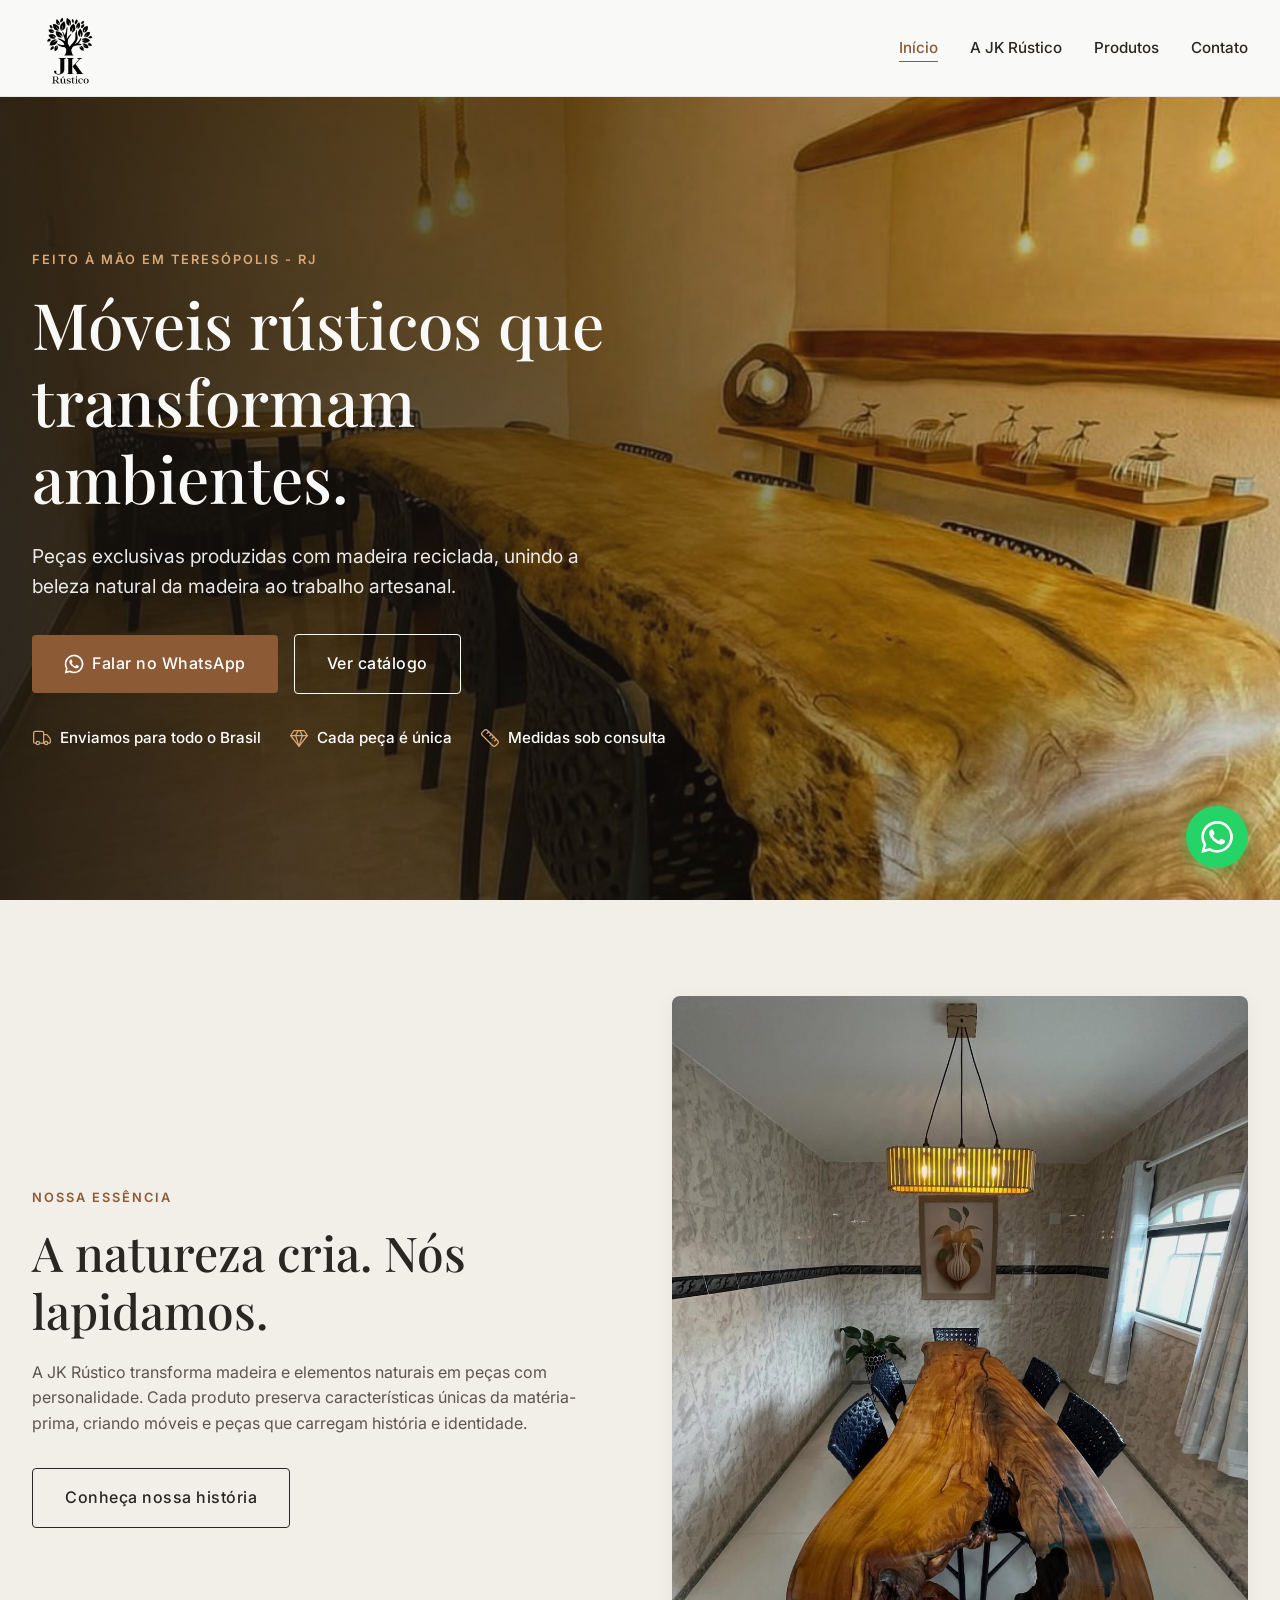
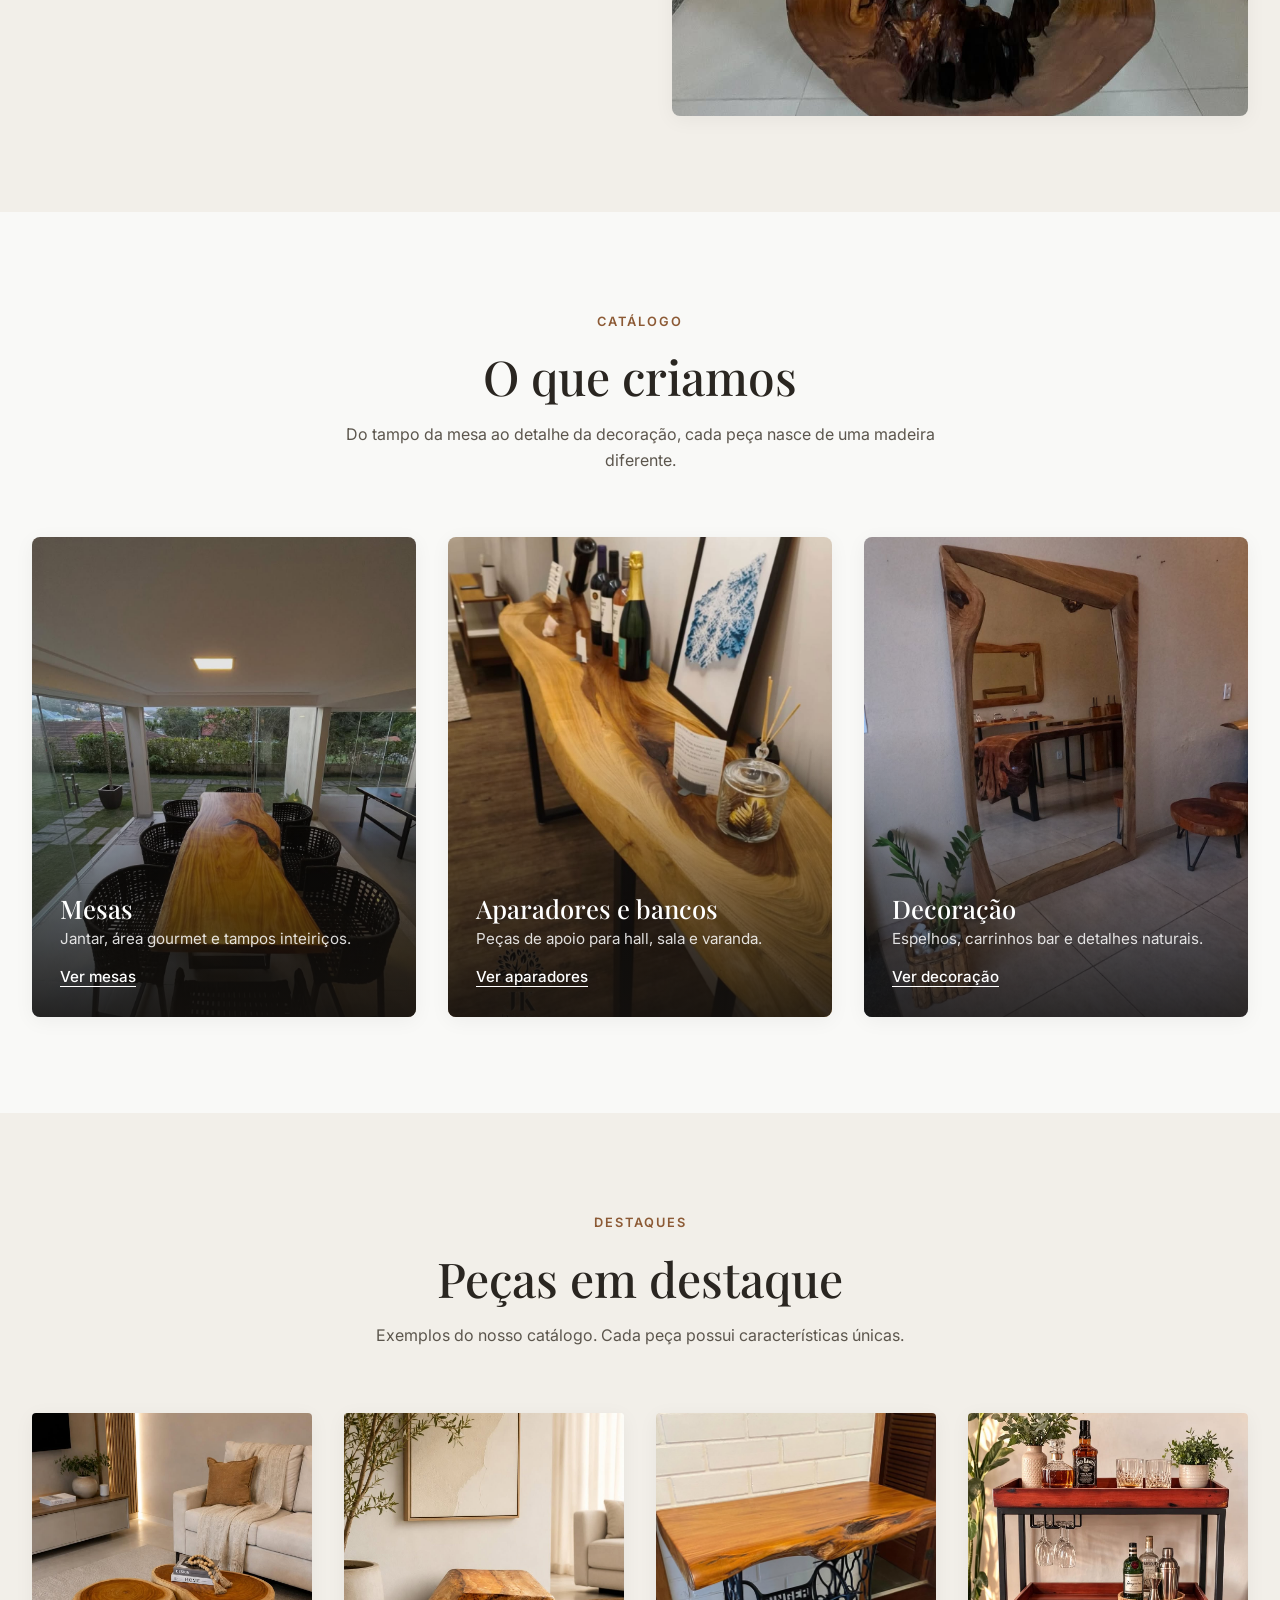
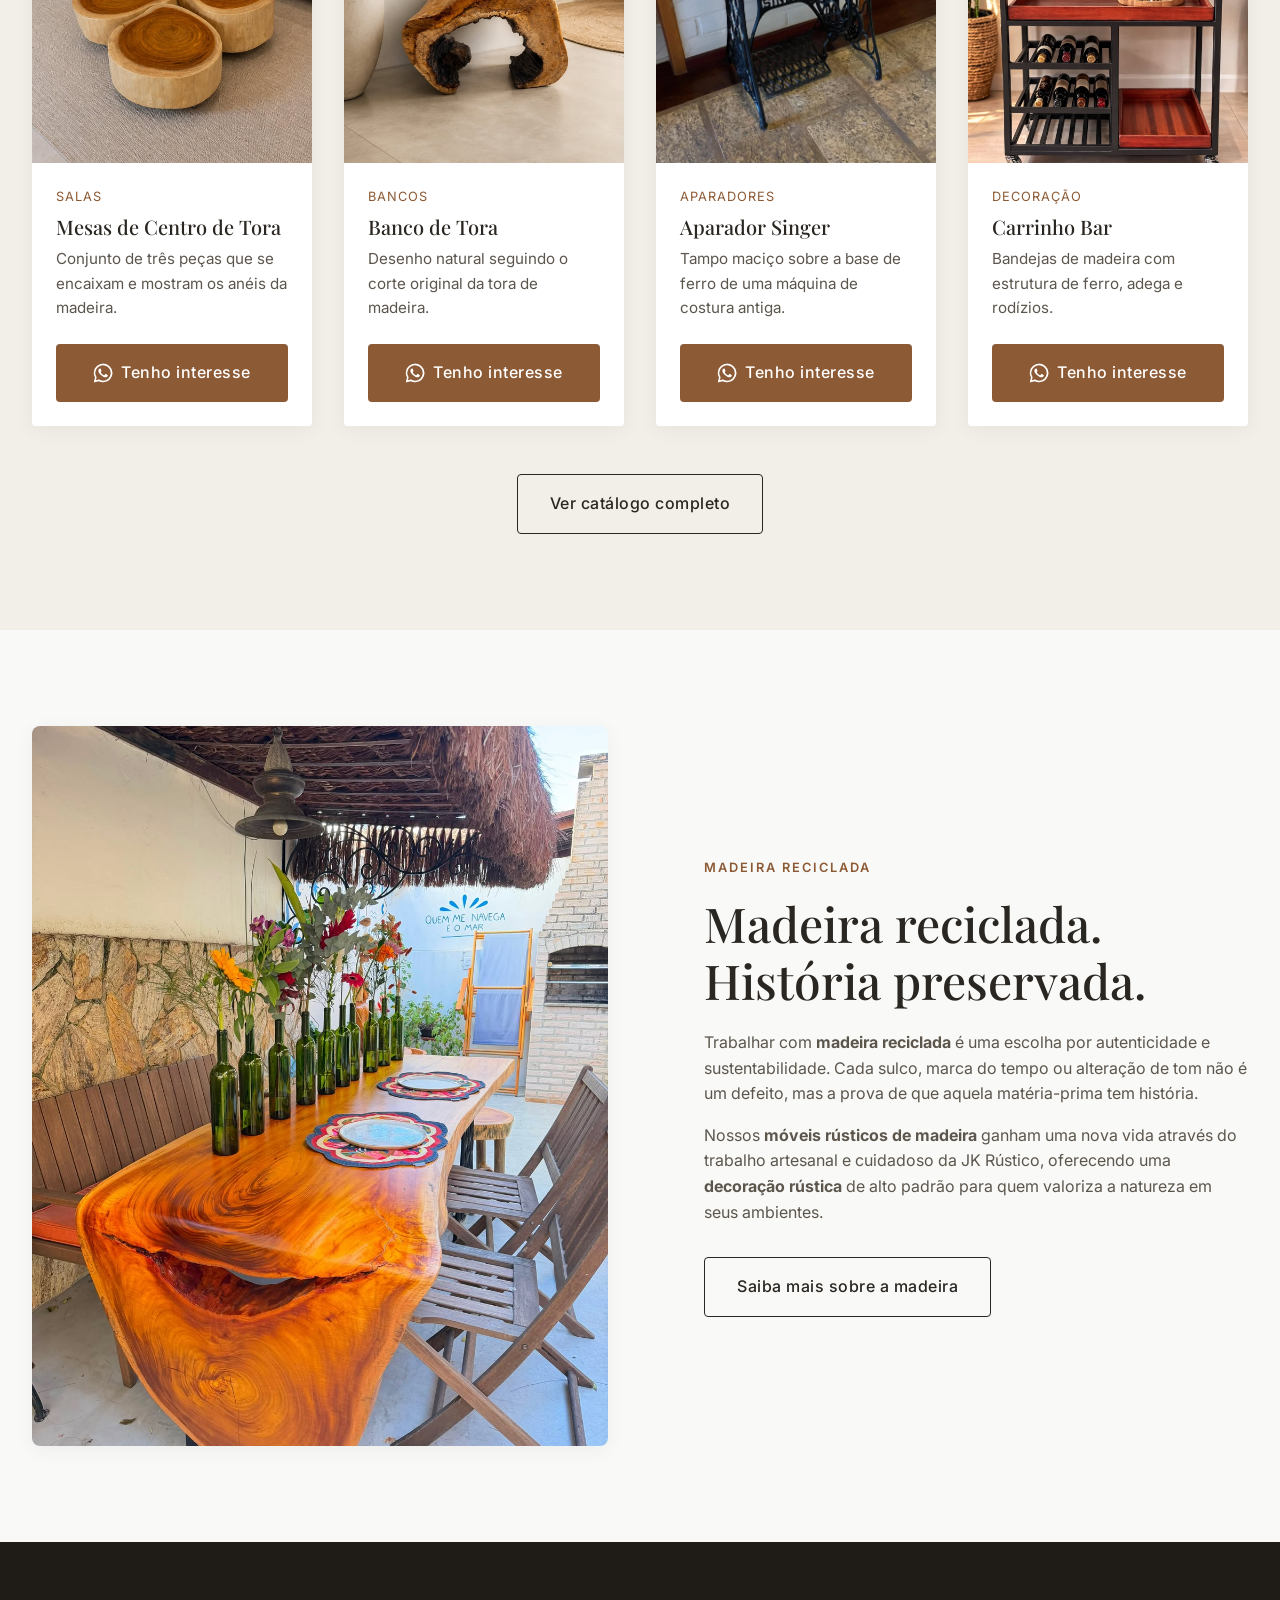
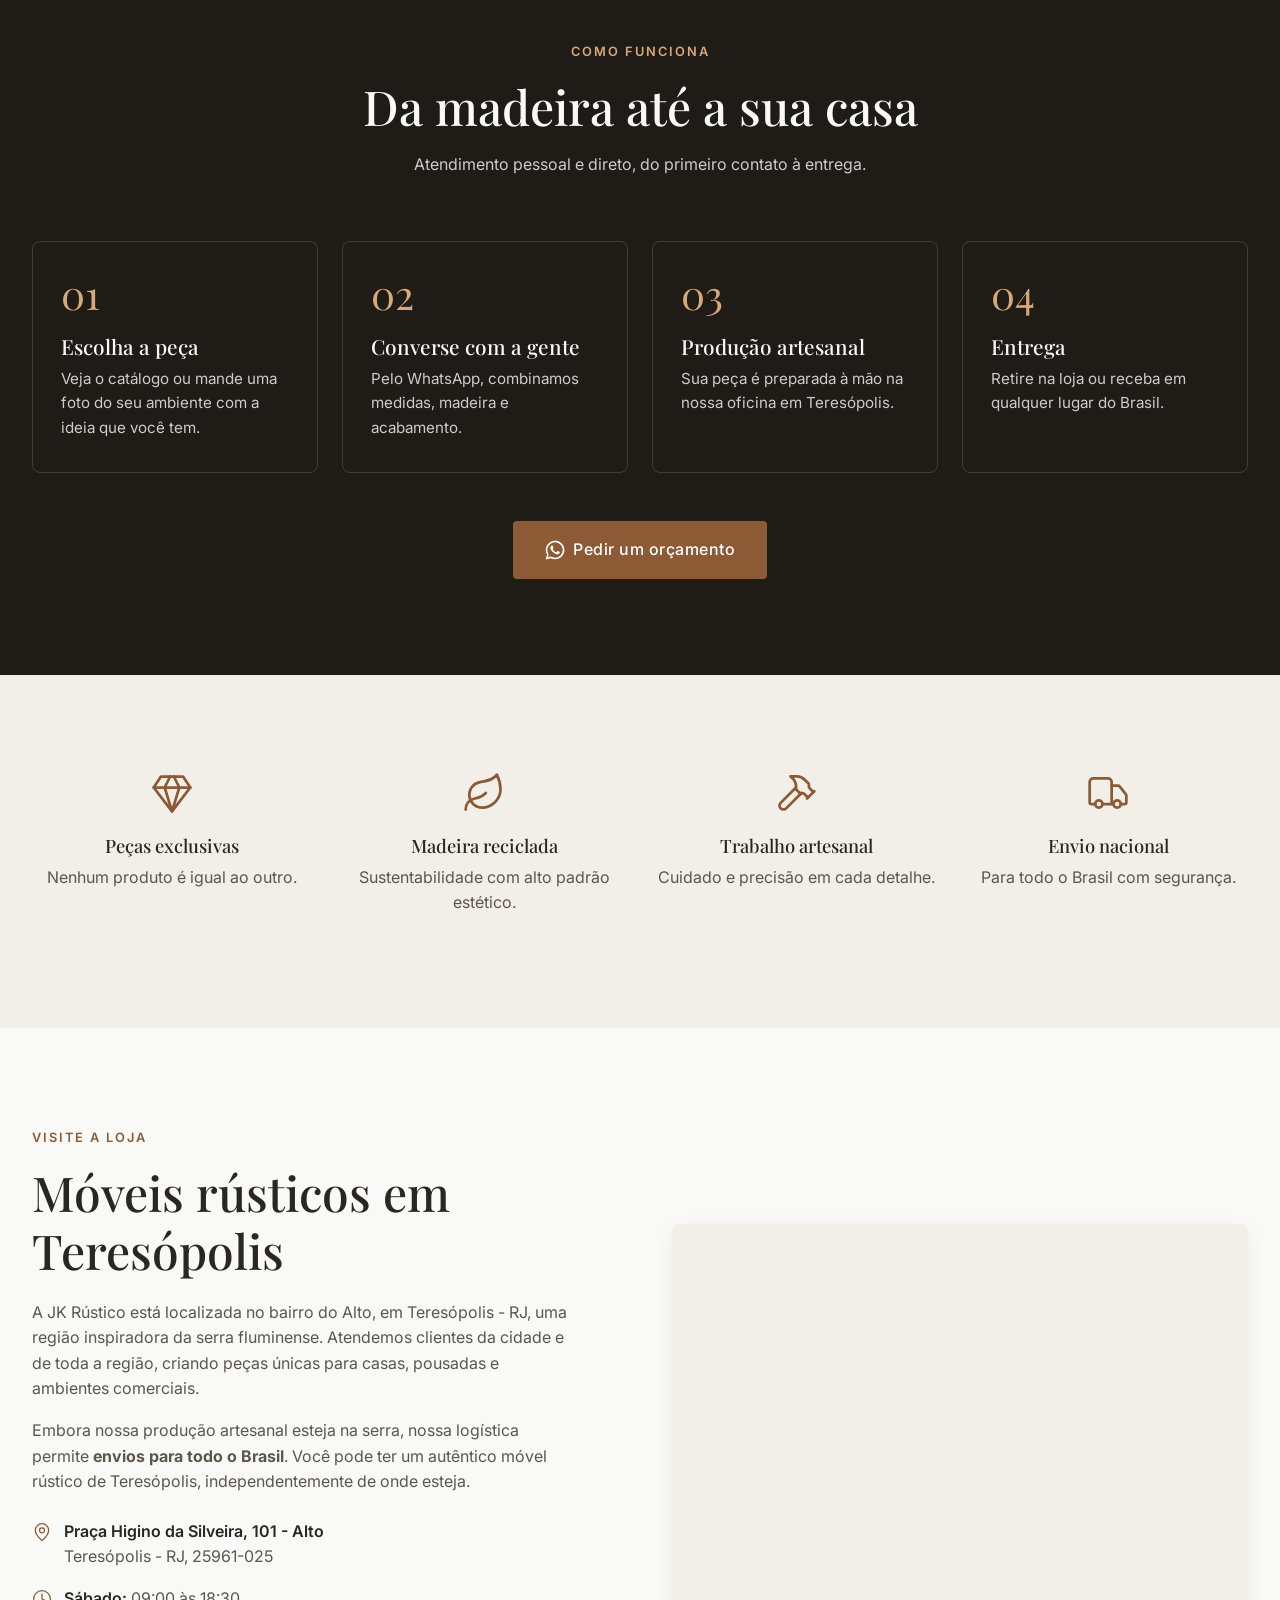
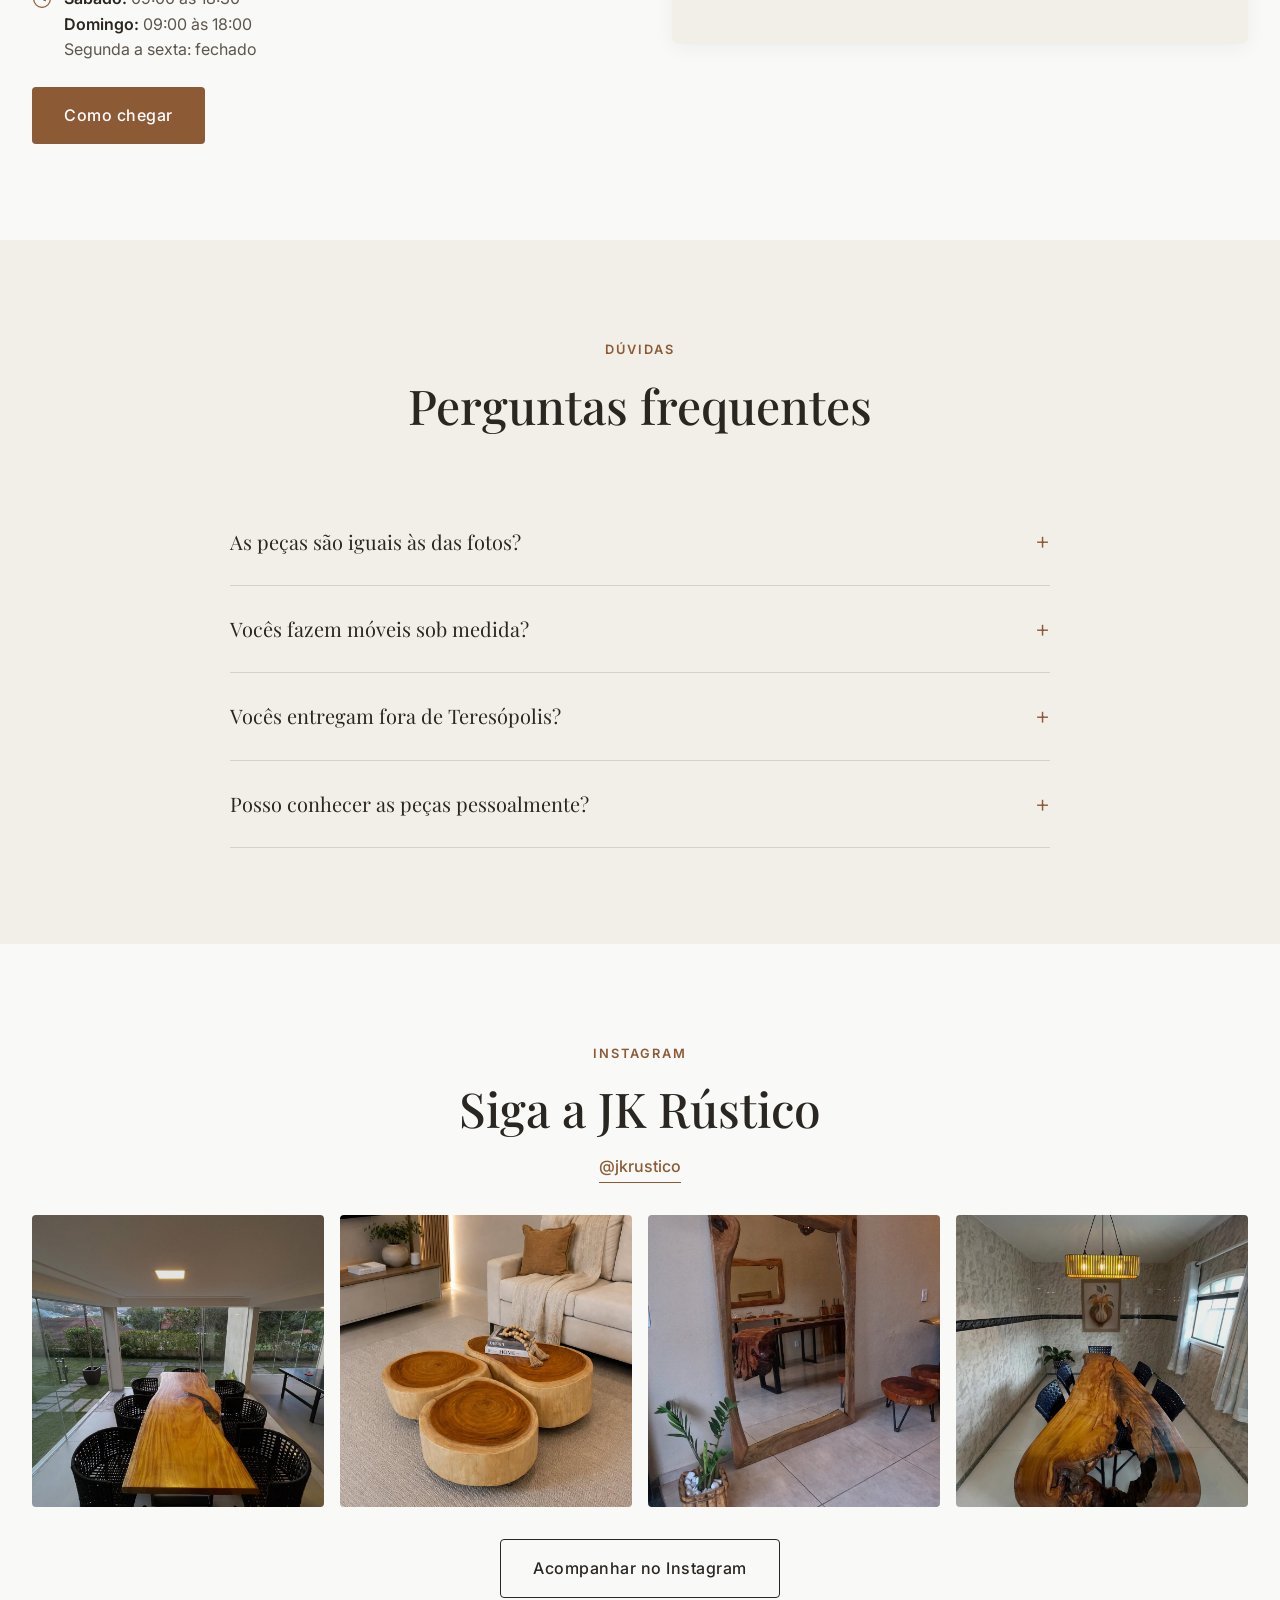
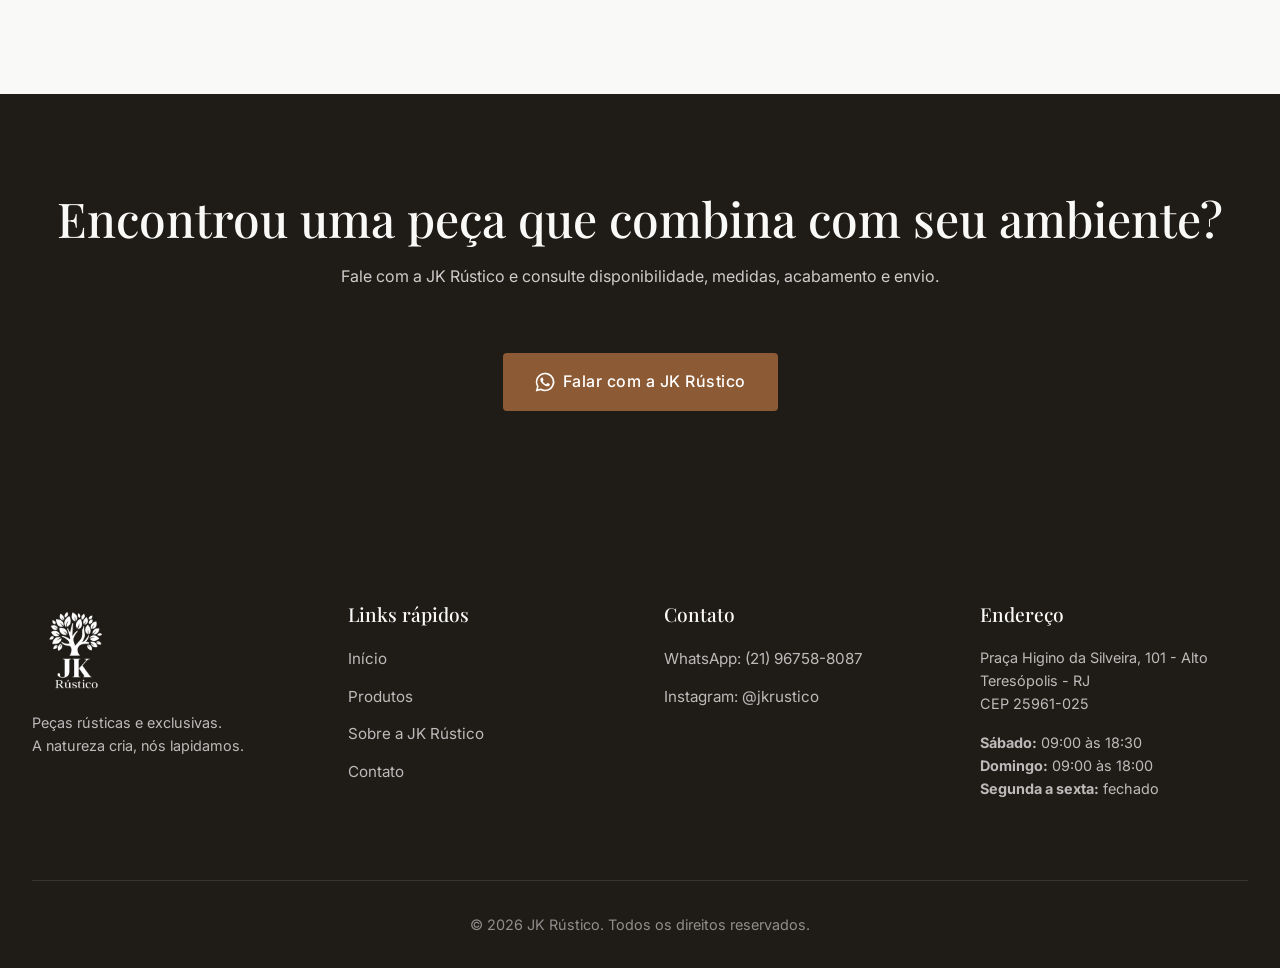
==== commit ac9f02f3: "Melhora protótipo: catálogo completo, nomes corretos e novas seções - Corrige nomes e textos alterna" ====
--- a/index.html
+++ b/index.html
@@ -5,31 +5,42 @@
     <meta name="viewport" content="width=device-width, initial-scale=1.0">
     <title>JK Rústico | Móveis Rústicos e Peças de Madeira Reciclada em Teresópolis</title>
     <meta name="description" content="A JK Rústico transforma madeira reciclada em móveis rústicos e peças artesanais exclusivas. Localizada em Teresópolis, enviamos para todo o Brasil. Conheça nosso catálogo.">
-    
+    <link rel="canonical" href="https://www.jkrustico.com.br/">
+    <meta name="theme-color" content="#1F1C18">
+    <link rel="icon" type="image/png" href="logo-256.png">
+
     <!-- Open Graph -->
     <meta property="og:title" content="JK Rústico | Móveis Rústicos e Artesanais">
     <meta property="og:description" content="Peças exclusivas produzidas com madeira reciclada, unindo a beleza natural da madeira ao trabalho artesanal. Enviamos para todo Brasil.">
     <meta property="og:type" content="website">
     <meta property="og:url" content="https://www.jkrustico.com.br/">
-    
+    <meta property="og:image" content="https://www.jkrustico.com.br/img1.jpg">
+    <meta property="og:locale" content="pt_BR">
+
     <!-- Preconnect Fonts -->
     <link rel="preconnect" href="https://fonts.googleapis.com">
     <link rel="preconnect" href="https://fonts.gstatic.com" crossorigin>
     <link href="https://fonts.googleapis.com/css2?family=Inter:wght@300;400;500;600&family=Playfair+Display:ital,wght@0,400;0,500;0,600;0,700;1,400&display=swap" rel="stylesheet">
-    
+
+    <!-- Hero image preload (LCP) -->
+    <link rel="preload" as="image" href="img1.jpg" fetchpriority="high">
+
     <!-- Styles -->
     <link rel="stylesheet" href="css/style.css">
-    
+
     <!-- Schema.org LocalBusiness -->
     <script type="application/ld+json">
     {
       "@context": "https://schema.org",
       "@type": "FurnitureStore",
       "name": "JK Rústico",
-      "image": "https://www.jkrustico.com.br/logo.png",
+      "image": "https://www.jkrustico.com.br/img1.jpg",
+      "logo": "https://www.jkrustico.com.br/logo.png",
       "@id": "https://www.jkrustico.com.br/",
       "url": "https://www.jkrustico.com.br/",
       "telephone": "+5521967588087",
+      "sameAs": ["https://instagram.com/jkrustico"],
+      "areaServed": "BR",
       "address": {
         "@type": "PostalAddress",
         "streetAddress": "Praça Higino da Silveira, 101 - Alto",
@@ -56,47 +67,87 @@
       }]
     }
     </script>
+
+    <!-- Schema.org FAQ -->
+    <script type="application/ld+json">
+    {
+      "@context": "https://schema.org",
+      "@type": "FAQPage",
+      "mainEntity": [{
+        "@type": "Question",
+        "name": "As peças são iguais às das fotos?",
+        "acceptedAnswer": { "@type": "Answer", "text": "Cada peça é única. Por trabalharmos com madeira reciclada, veios, nós e tons variam de uma peça para outra. As fotos mostram trabalhos já produzidos e, pelo WhatsApp, mostramos o que está disponível no momento." }
+      },{
+        "@type": "Question",
+        "name": "Vocês fazem móveis sob medida?",
+        "acceptedAnswer": { "@type": "Answer", "text": "Sim. Conte o espaço disponível e o estilo do ambiente e verificamos as pranchas disponíveis para fazer um orçamento com medidas personalizadas." }
+      },{
+        "@type": "Question",
+        "name": "Vocês entregam fora de Teresópolis?",
+        "acceptedAnswer": { "@type": "Answer", "text": "Sim, enviamos para todo o Brasil. A forma de envio é combinada no atendimento, de acordo com a peça e a sua cidade." }
+      },{
+        "@type": "Question",
+        "name": "Posso conhecer as peças pessoalmente?",
+        "acceptedAnswer": { "@type": "Answer", "text": "Sim. A loja fica na Praça Higino da Silveira, 101, no Alto, em Teresópolis - RJ, e abre aos sábados das 9h às 18h30 e aos domingos das 9h às 18h." }
+      }]
+    }
+    </script>
 </head>
 <body>
+
+    <!-- Ícones reutilizáveis -->
+    <svg width="0" height="0" style="position:absolute" aria-hidden="true" focusable="false">
+        <symbol id="i-wa" viewBox="0 0 16 16"><path d="M11.42 9.49c-.19-.09-1.1-.54-1.27-.61s-.29-.09-.42.1-.48.6-.59.73-.21.14-.4 0a5.13 5.13 0 0 1-1.49-.92 5.25 5.25 0 0 1-1-1.29c-.11-.18 0-.28.08-.38s.18-.21.28-.32a1.39 1.39 0 0 0 .18-.31.38.38 0 0 0 0-.33c0-.09-.42-1-.58-1.37s-.3-.32-.41-.32h-.4a.72.72 0 0 0-.5.23 2.1 2.1 0 0 0-.65 1.55A3.59 3.59 0 0 0 5 8.2 8.32 8.32 0 0 0 8.19 11c.44.19.78.3 1.05.39a2.53 2.53 0 0 0 1.17.07 1.93 1.93 0 0 0 1.26-.88 1.67 1.67 0 0 0 .11-.88c-.05-.07-.17-.12-.36-.21z"/><path d="M13.29 2.68A7.36 7.36 0 0 0 8 .5a7.44 7.44 0 0 0-6.41 11.15l-1 3.85 3.94-1a7.4 7.4 0 0 0 3.55.9H8a7.44 7.44 0 0 0 5.29-12.72zM8 14.12a6.12 6.12 0 0 1-3.15-.87l-.22-.13-2.34.61.62-2.28-.14-.23a6.18 6.18 0 0 1 9.6-7.65 6.12 6.12 0 0 1 1.81 4.37A6.19 6.19 0 0 1 8 14.12z"/></symbol>
+        <symbol id="i-truck" viewBox="0 0 24 24"><path d="M14 18V6a2 2 0 0 0-2-2H4a2 2 0 0 0-2 2v11a1 1 0 0 0 1 1h2"/><path d="M15 18H9"/><path d="M19 18h2a1 1 0 0 0 1-1v-3.65a1 1 0 0 0-.22-.624l-3.48-4.35A1 1 0 0 0 17.52 8H14"/><circle cx="17" cy="18" r="2"/><circle cx="7" cy="18" r="2"/></symbol>
+        <symbol id="i-gem" viewBox="0 0 24 24"><path d="M6 3h12l4 6-10 13L2 9Z"/><path d="M11 3 8 9l4 13 4-13-3-6"/><path d="M2 9h20"/></symbol>
+        <symbol id="i-leaf" viewBox="0 0 24 24"><path d="M11 20A7 7 0 0 1 9.8 6.1C15.5 5 17 4.48 19 2c1 2 2 4.18 2 8 0 5.5-4.78 10-10 10Z"/><path d="M2 21c0-3 1.85-5.36 5.08-6C9.5 14.52 12 13 13 12"/></symbol>
+        <symbol id="i-hammer" viewBox="0 0 24 24"><path d="m15 12-8.373 8.373a1 1 0 1 1-3-3L12 9"/><path d="m18 15 4-4"/><path d="m21.5 11.5-1.914-1.914A2 2 0 0 1 19 8.172V7l-2.26-2.26a6 6 0 0 0-4.202-1.756L9 2.96l.92.82A6.18 6.18 0 0 1 12 8.4V10l2 2h1.172a2 2 0 0 1 1.414.586L18.5 14.5"/></symbol>
+        <symbol id="i-ruler" viewBox="0 0 24 24"><path d="M21.3 15.3a2.4 2.4 0 0 1 0 3.4l-2.6 2.6a2.4 2.4 0 0 1-3.4 0L2.7 8.7a2.41 2.41 0 0 1 0-3.4l2.6-2.6a2.41 2.41 0 0 1 3.4 0Z"/><path d="m14.5 12.5 2-2"/><path d="m11.5 9.5 2-2"/><path d="m8.5 6.5 2-2"/><path d="m17.5 15.5 2-2"/></symbol>
+        <symbol id="i-pin" viewBox="0 0 24 24"><path d="M20 10c0 4.993-5.539 10.193-7.399 11.799a1 1 0 0 1-1.202 0C9.539 20.193 4 14.993 4 10a8 8 0 0 1 16 0"/><circle cx="12" cy="10" r="3"/></symbol>
+        <symbol id="i-clock" viewBox="0 0 24 24"><circle cx="12" cy="12" r="10"/><path d="M12 6v6l4 2"/></symbol>
+    </svg>
 
     <!-- Header -->
     <header class="header">
         <div class="container header-container">
             <a href="index.html" class="logo" aria-label="Página Inicial JK Rústico">
-                <img src="logo.png" alt="JK Rústico Logo">
+                <img src="logo-256.png" alt="JK Rústico" width="256" height="256">
             </a>
-            
-            <nav>
-                <ul class="nav-links">
-                    <li><a href="index.html">Início</a></li>
+
+            <nav aria-label="Menu principal">
+                <ul class="nav-links" id="menu">
+                    <li><a href="index.html" aria-current="page">Início</a></li>
                     <li><a href="sobre/index.html">A JK Rústico</a></li>
                     <li><a href="produtos/index.html">Produtos</a></li>
                     <li><a href="contato/index.html">Contato</a></li>
+                    <li class="nav-cta"><a href="#" class="btn btn-primary wa-link-default"><svg class="icon"><use href="#i-wa"/></svg>Falar no WhatsApp</a></li>
                 </ul>
             </nav>
-            
-            <button class="mobile-menu-btn" aria-label="Abrir menu">☰</button>
-            <a href="#" class="btn btn-primary wa-link-default" style="display: none;"><svg fill="currentColor" width="20px" height="20px" viewBox="0 0 16 16" xmlns="http://www.w3.org/2000/svg"><path d="M11.42 9.49c-.19-.09-1.1-.54-1.27-.61s-.29-.09-.42.1-.48.6-.59.73-.21.14-.4 0a5.13 5.13 0 0 1-1.49-.92 5.25 5.25 0 0 1-1-1.29c-.11-.18 0-.28.08-.38s.18-.21.28-.32a1.39 1.39 0 0 0 .18-.31.38.38 0 0 0 0-.33c0-.09-.42-1-.58-1.37s-.3-.32-.41-.32h-.4a.72.72 0 0 0-.5.23 2.1 2.1 0 0 0-.65 1.55A3.59 3.59 0 0 0 5 8.2 8.32 8.32 0 0 0 8.19 11c.44.19.78.3 1.05.39a2.53 2.53 0 0 0 1.17.07 1.93 1.93 0 0 0 1.26-.88 1.67 1.67 0 0 0 .11-.88c-.05-.07-.17-.12-.36-.21z"/><path d="M13.29 2.68A7.36 7.36 0 0 0 8 .5a7.44 7.44 0 0 0-6.41 11.15l-1 3.85 3.94-1a7.4 7.4 0 0 0 3.55.9H8a7.44 7.44 0 0 0 5.29-12.72zM8 14.12a6.12 6.12 0 0 1-3.15-.87l-.22-.13-2.34.61.62-2.28-.14-.23a6.18 6.18 0 0 1 9.6-7.65 6.12 6.12 0 0 1 1.81 4.37A6.19 6.19 0 0 1 8 14.12z"/></svg>Falar no WhatsApp</a>
+
+            <button class="mobile-menu-btn" aria-label="Abrir menu" aria-expanded="false" aria-controls="menu">☰</button>
         </div>
     </header>
 
+    <main>
     <!-- Hero -->
     <section class="hero">
-        <img src="img1.jpg" alt="Ambiente sofisticado com móveis rústicos de madeira" class="hero-img">
+        <img src="img1.jpg" alt="Mesa de tora maciça da JK Rústico em ambiente iluminado" class="hero-img" width="1080" height="1350" fetchpriority="high">
         <div class="container">
             <div class="hero-content">
+                <span class="eyebrow">Feito à mão em Teresópolis - RJ</span>
                 <h1>Móveis rústicos que transformam ambientes.</h1>
                 <p>Peças exclusivas produzidas com madeira reciclada, unindo a beleza natural da madeira ao trabalho artesanal.</p>
-                
+
                 <div class="hero-ctas">
-                    <a href="#" class="btn btn-primary wa-link-default"><svg fill="currentColor" width="20px" height="20px" viewBox="0 0 16 16" xmlns="http://www.w3.org/2000/svg"><path d="M11.42 9.49c-.19-.09-1.1-.54-1.27-.61s-.29-.09-.42.1-.48.6-.59.73-.21.14-.4 0a5.13 5.13 0 0 1-1.49-.92 5.25 5.25 0 0 1-1-1.29c-.11-.18 0-.28.08-.38s.18-.21.28-.32a1.39 1.39 0 0 0 .18-.31.38.38 0 0 0 0-.33c0-.09-.42-1-.58-1.37s-.3-.32-.41-.32h-.4a.72.72 0 0 0-.5.23 2.1 2.1 0 0 0-.65 1.55A3.59 3.59 0 0 0 5 8.2 8.32 8.32 0 0 0 8.19 11c.44.19.78.3 1.05.39a2.53 2.53 0 0 0 1.17.07 1.93 1.93 0 0 0 1.26-.88 1.67 1.67 0 0 0 .11-.88c-.05-.07-.17-.12-.36-.21z"/><path d="M13.29 2.68A7.36 7.36 0 0 0 8 .5a7.44 7.44 0 0 0-6.41 11.15l-1 3.85 3.94-1a7.4 7.4 0 0 0 3.55.9H8a7.44 7.44 0 0 0 5.29-12.72zM8 14.12a6.12 6.12 0 0 1-3.15-.87l-.22-.13-2.34.61.62-2.28-.14-.23a6.18 6.18 0 0 1 9.6-7.65 6.12 6.12 0 0 1 1.81 4.37A6.19 6.19 0 0 1 8 14.12z"/></svg>Falar no WhatsApp</a>
-                    <a href="produtos/index.html" class="btn btn-outline-white">Ver produtos</a>
-                </div>
-                
-                <div class="hero-note" style="margin-top: 1.5rem; font-size: 1.15rem; font-weight: 500; display: flex; align-items: center; justify-content: flex-start; gap: 8px; color: #ffffff;">
-                    <svg width="24px" height="24px" viewBox="0 -1 26 26" fill="none" xmlns="http://www.w3.org/2000/svg"><path fill-rule="evenodd" clip-rule="evenodd" d="M12.31 16.826C12.2864 17.9963 11.3464 18.9278 10.2052 18.9118C9.06401 18.8957 8.14927 17.9382 8.15697 16.7676C8.16467 15.5971 9.09191 14.6522 10.2332 14.652C10.7897 14.6578 11.3212 14.8901 11.7106 15.2978C12.1001 15.7055 12.3157 16.2552 12.31 16.826V16.826Z" stroke="currentColor" stroke-width="1.5" stroke-linecap="round" stroke-linejoin="round"/><path fill-rule="evenodd" clip-rule="evenodd" d="M22.2014 16.826C22.1778 17.9963 21.2378 18.9278 20.0966 18.9118C18.9554 18.8957 18.0407 17.9382 18.0484 16.7676C18.0561 15.5971 18.9833 14.6522 20.1246 14.652C20.6811 14.6578 21.2126 14.8901 21.602 15.2978C21.9915 15.7055 22.2071 16.2552 22.2014 16.826V16.826Z" stroke="currentColor" stroke-width="1.5" stroke-linecap="round" stroke-linejoin="round"/><path d="M17.8032 17.576C18.2174 17.576 18.5532 17.2402 18.5532 16.826C18.5532 16.4118 18.2174 16.076 17.8032 16.076V17.576ZM12.31 16.076C11.8958 16.076 11.56 16.4118 11.56 16.826C11.56 17.2402 11.8958 17.576 12.31 17.576V16.076ZM17.0571 16.826C17.0571 17.2402 17.3928 17.576 17.8071 17.576C18.2213 17.576 18.5571 17.2402 18.5571 16.826H17.0571ZM18.5571 11.559C18.5571 11.1448 18.2213 10.809 17.8071 10.809C17.3928 10.809 17.0571 11.1448 17.0571 11.559H18.5571ZM17.8071 16.076C17.3928 16.076 17.0571 16.4118 17.0571 16.826C17.0571 17.2402 17.3928 17.576 17.8071 17.576V16.076ZM18.0518 17.576C18.466 17.576 18.8018 17.2402 18.8018 16.826C18.8018 16.4118 18.466 16.076 18.0518 16.076V17.576ZM22.189 16.0762C21.7749 16.0852 21.4465 16.4281 21.4555 16.8423C21.4644 17.2564 21.8074 17.5848 22.2215 17.5758L22.189 16.0762ZM24.4 14.485L25.1499 14.4718C25.1492 14.4331 25.1455 14.3946 25.1389 14.3565L24.4 14.485ZM24.63 11.4305C24.559 11.0224 24.1706 10.7491 23.7625 10.8201C23.3544 10.8911 23.0812 11.2794 23.1521 11.6875L24.63 11.4305ZM17.8031 6.127C17.3889 6.127 17.0531 6.46279 17.0531 6.877C17.0531 7.29121 17.3889 7.627 17.8031 7.627V6.127ZM21.2849 6.877L21.2849 7.62702L21.2897 7.62698L21.2849 6.877ZM22.8737 7.56387L22.327 8.07731L22.327 8.07731L22.8737 7.56387ZM23.4835 9.218L22.7342 9.18603C22.7319 9.23979 22.7354 9.29363 22.7446 9.34663L23.4835 9.218ZM23.1522 11.6876C23.2232 12.0957 23.6116 12.3689 24.0197 12.2979C24.4278 12.2268 24.701 11.8384 24.6299 11.4304L23.1522 11.6876ZM18.5531 6.877C18.5531 6.46279 18.2174 6.127 17.8031 6.127C17.3889 6.127 17.0531 6.46279 17.0531 6.877H18.5531ZM17.0531 11.559C17.0531 11.9732 17.3889 12.309 17.8031 12.309C18.2174 12.309 18.5531 11.9732 18.5531 11.559H17.0531ZM17.0531 6.877C17.0531 7.29121 17.3889 7.627 17.8031 7.627C18.2174 7.627 18.5531 7.29121 18.5531 6.877H17.0531ZM17.8031 6.077L17.0531 6.0722V6.077H17.8031ZM16.7657 5L16.77 4.25H16.7657V5ZM7.42037 5L7.42037 4.24999L7.41679 4.25001L7.42037 5ZM6.68411 5.31693L6.14467 4.79587L6.14467 4.79587L6.68411 5.31693ZM6.382 6.075L7.13201 6.075L7.13199 6.07158L6.382 6.075ZM6.382 15.75L7.132 15.7534V15.75H6.382ZM6.68411 16.5081L6.14467 17.0291L6.14467 17.0291L6.68411 16.5081ZM7.42037 16.825L7.41679 17.575H7.42037V16.825ZM8.1526 17.575C8.56681 17.575 8.9026 17.2392 8.9026 16.825C8.9026 16.4108 8.56681 16.075 8.1526 16.075V17.575ZM17.8051 10.808C17.3909 10.808 17.0551 11.1438 17.0551 11.558C17.0551 11.9722 17.3909 12.308 17.8051 12.308V10.808ZM23.893 12.308C24.3072 12.308 24.643 11.9722 24.643 11.558C24.643 11.1438 24.3072 10.808 23.893 10.808V12.308ZM1 6.25C0.585786 6.25 0.25 6.58579 0.25 7C0.25 7.41421 0.585786 7.75 1 7.75V6.25ZM4.05175 7.75C4.46596 7.75 4.80175 7.41421 4.80175 7C4.80175 6.58579 4.46596 6.25 4.05175 6.25V7.75ZM1.975 9.25C1.56079 9.25 1.225 9.58579 1.225 10C1.225 10.4142 1.56079 10.75 1.975 10.75V9.25ZM3.925 10.75C4.33921 10.75 4.675 10.4142 4.675 10C4.675 9.58579 4.33921 9.25 3.925 9.25V10.75ZM2.56975 12.25C2.15554 12.25 1.81975 12.5858 1.81975 13C1.81975 13.4142 2.15554 13.75 2.56975 13.75V12.25ZM3.925 13.75C4.33921 13.75 4.675 13.4142 4.675 13C4.675 12.5858 4.33921 12.25 3.925 12.25V13.75ZM17.8032 16.076H12.31V17.576H17.8032V16.076ZM18.5571 16.826V11.559H17.0571V16.826H18.5571ZM17.8071 17.576H18.0518V16.076H17.8071V17.576ZM22.2215 17.5758C23.8876 17.5397 25.1791 16.1341 25.1499 14.4718L23.6501 14.4982C23.6655 15.3704 22.9939 16.0587 22.189 16.0762L22.2215 17.5758ZM25.1389 14.3565L24.63 11.4305L23.1521 11.6875L23.6611 14.6135L25.1389 14.3565ZM17.8031 7.627H21.2849V6.127H17.8031V7.627ZM21.2897 7.62698C21.6768 7.62448 22.0522 7.7847 22.327 8.07731L23.4204 7.05042C22.8641 6.4581 22.0909 6.12177 21.28 6.12702L21.2897 7.62698ZM22.327 8.07731C22.6025 8.37065 22.7519 8.7712 22.7342 9.18603L24.2328 9.24997C24.2675 8.43728 23.976 7.642 23.4204 7.05042L22.327 8.07731ZM22.7446 9.34663L23.1522 11.6876L24.6299 11.4304L24.2224 9.08937L22.7446 9.34663ZM17.0531 6.877V11.559H18.5531V6.877H17.0531ZM18.5531 6.877V6.077H17.0531V6.877H18.5531ZM18.5531 6.0818C18.5562 5.60485 18.3745 5.14259 18.0422 4.79768L16.9619 5.83829C17.0188 5.8974 17.0537 5.98123 17.0532 6.0722L18.5531 6.0818ZM18.0422 4.79768C17.7094 4.45212 17.2522 4.25277 16.77 4.25001L16.7615 5.74999C16.8331 5.7504 16.9056 5.77984 16.9619 5.83829L18.0422 4.79768ZM16.7657 4.25H7.42037V5.75H16.7657V4.25ZM7.41679 4.25001C6.93498 4.25231 6.4778 4.45098 6.14467 4.79587L7.22355 5.83799C7.27989 5.77967 7.3524 5.75033 7.42396 5.74999L7.41679 4.25001ZM6.14467 4.79587C5.81216 5.1401 5.62983 5.60177 5.63201 6.07843L7.13199 6.07158C7.13158 5.98066 7.16659 5.89696 7.22355 5.83799L6.14467 4.79587ZM5.632 6.075V15.75H7.132V6.075H5.632ZM5.63201 15.7466C5.62983 16.2232 5.81216 16.6849 6.14467 17.0291L7.22355 15.987C7.16659 15.928 7.13158 15.8443 7.13199 15.7534L5.63201 15.7466ZM6.14467 17.0291C6.4778 17.374 6.93498 17.5727 7.41679 17.575L7.42396 16.075C7.3524 16.0747 7.27988 16.0453 7.22355 15.987L6.14467 17.0291ZM7.42037 17.575H8.1526V16.075H7.42037V17.575ZM17.8051 12.308H23.893V10.808H17.8051V12.308ZM1 7.75H4.05175V6.25H1V7.75ZM1.975 10.75H3.925V9.25H1.975V10.75ZM2.56975 13.75H3.925V12.25H2.56975V13.75Z" fill="currentColor"/></svg>
-                    <span>Enviamos para todo o Brasil</span>
-                </div>
+                    <a href="#" class="btn btn-primary wa-link-default"><svg class="icon"><use href="#i-wa"/></svg>Falar no WhatsApp</a>
+                    <a href="produtos/index.html" class="btn btn-outline-white">Ver catálogo</a>
+                </div>
+
+                <ul class="hero-badges">
+                    <li><svg class="icon icon-stroke"><use href="#i-truck"/></svg>Enviamos para todo o Brasil</li>
+                    <li><svg class="icon icon-stroke"><use href="#i-gem"/></svg>Cada peça é única</li>
+                    <li><svg class="icon icon-stroke"><use href="#i-ruler"/></svg>Medidas sob consulta</li>
+                </ul>
             </div>
         </div>
     </section>
@@ -105,13 +156,15 @@
     <section class="section section-bg-alt">
         <div class="container split-section">
             <div class="split-content">
+                <span class="eyebrow">Nossa essência</span>
                 <h2>A natureza cria. Nós lapidamos.</h2>
                 <p>A JK Rústico transforma madeira e elementos naturais em peças com personalidade. Cada produto preserva características únicas da matéria-prima, criando móveis e peças que carregam história e identidade.</p>
-                <br>
-                <a href="sobre/index.html" class="btn btn-outline">Conheça nossa história</a>
+                <div class="actions">
+                    <a href="sobre/index.html" class="btn btn-outline">Conheça nossa história</a>
+                </div>
             </div>
             <div class="split-image-container">
-                <img src="img2.jpg" alt="Trabalho artesanal em madeira reciclada" loading="lazy">
+                <img src="img2.jpg" alt="Mesa de jantar orgânica com as aberturas naturais da tora preservadas" width="1080" height="1440" loading="lazy">
             </div>
         </div>
     </section>
@@ -119,113 +172,102 @@
     <!-- Categorias -->
     <section class="section">
         <div class="container">
-            <div class="text-center mb-lg">
+            <div class="section-head">
+                <span class="eyebrow">Catálogo</span>
                 <h2>O que criamos</h2>
-                <p>Nossas principais categorias de peças artesanais.</p>
-            </div>
-            
+                <p>Do tampo da mesa ao detalhe da decoração, cada peça nasce de uma madeira diferente.</p>
+            </div>
+
             <div class="grid-3">
-                <!-- Categoria 1 -->
+                <a href="produtos/index.html#mesas" class="category-card">
+                    <img src="img3.jpg" alt="Mesa de jantar rústica com tampo inteiriço em varanda envidraçada" width="1080" height="1440" loading="lazy">
+                    <div class="category-card-body">
+                        <h3>Mesas</h3>
+                        <p>Jantar, área gourmet e tampos inteiriços.</p>
+                        <span>Ver mesas</span>
+                    </div>
+                </a>
+
+                <a href="produtos/index.html#aparadores" class="category-card">
+                    <img src="img5.jpg" alt="Aparador orgânico de madeira maciça com base de ferro" width="1080" height="1350" loading="lazy">
+                    <div class="category-card-body">
+                        <h3>Aparadores e bancos</h3>
+                        <p>Peças de apoio para hall, sala e varanda.</p>
+                        <span>Ver aparadores</span>
+                    </div>
+                </a>
+
+                <a href="produtos/index.html#decoracao" class="category-card">
+                    <img src="img4.jpg" alt="Espelho com moldura rústica de madeira maciça" width="1080" height="1350" loading="lazy">
+                    <div class="category-card-body">
+                        <h3>Decoração</h3>
+                        <p>Espelhos, carrinhos bar e detalhes naturais.</p>
+                        <span>Ver decoração</span>
+                    </div>
+                </a>
+            </div>
+        </div>
+    </section>
+
+    <!-- Catálogo em Destaque -->
+    <section class="section section-bg-alt">
+        <div class="container">
+            <div class="section-head">
+                <span class="eyebrow">Destaques</span>
+                <h2>Peças em destaque</h2>
+                <p>Exemplos do nosso catálogo. Cada peça possui características únicas.</p>
+            </div>
+
+            <div class="grid-4">
                 <div class="card">
                     <div class="card-img-wrapper">
-                        <img src="img3.jpg" alt="Mesa de jantar rústica de madeira maciça" loading="lazy">
+                        <img src="img7.jpg" alt="Conjunto de três mesas de centro feitas de tora de madeira" width="1080" height="1440" loading="lazy">
                     </div>
                     <div class="card-content">
-                        <h3 class="card-title">Móveis Rústicos</h3>
-                        <p class="card-desc">Mesas, bancos e aparadores para ambientes acolhedores.</p>
-                        <a href="moveis-rusticos/index.html" class="btn btn-outline" style="width: 100%;">Ver produtos</a>
-                    </div>
-                </div>
-                
-                <!-- Categoria 2 -->
+                        <span class="card-category">Salas</span>
+                        <h3 class="card-title">Mesas de Centro de Tora</h3>
+                        <p class="card-desc">Conjunto de três peças que se encaixam e mostram os anéis da madeira.</p>
+                        <a href="#" class="btn btn-primary" data-wa-msg="Olá! Tenho interesse nas Mesas de Centro de Tora. Gostaria de saber disponibilidade e informações."><svg class="icon"><use href="#i-wa"/></svg>Tenho interesse</a>
+                    </div>
+                </div>
+
                 <div class="card">
                     <div class="card-img-wrapper">
-                        <img src="img4.jpg" alt="Lareira rústica artesanal" loading="lazy">
+                        <img src="img8.jpg" alt="Banco esculpido em tora de madeira maciça" width="1080" height="1349" loading="lazy">
                     </div>
                     <div class="card-content">
-                        <h3 class="card-title">Lareiras</h3>
-                        <p class="card-desc">Lareiras exclusivas, desenhadas para trazer calor e sofisticação.</p>
-                        <a href="lareiras/index.html" class="btn btn-outline" style="width: 100%;">Ver produtos</a>
-                    </div>
-                </div>
-                
-                <!-- Categoria 3 -->
+                        <span class="card-category">Bancos</span>
+                        <h3 class="card-title">Banco de Tora</h3>
+                        <p class="card-desc">Desenho natural seguindo o corte original da tora de madeira.</p>
+                        <a href="#" class="btn btn-primary" data-wa-msg="Olá! Tenho interesse no Banco de Tora. Gostaria de saber disponibilidade e informações."><svg class="icon"><use href="#i-wa"/></svg>Tenho interesse</a>
+                    </div>
+                </div>
+
                 <div class="card">
                     <div class="card-img-wrapper">
-                        <img src="img5.jpg" alt="Peças decorativas em madeira" loading="lazy">
+                        <img src="img10.jpg" alt="Aparador de madeira maciça sobre base de máquina de costura Singer antiga" width="1440" height="1440" loading="lazy">
                     </div>
                     <div class="card-content">
-                        <h3 class="card-title">Peças Decorativas</h3>
-                        <p class="card-desc">Detalhes naturais que completam a identidade do seu espaço.</p>
-                        <a href="produtos/index.html" class="btn btn-outline" style="width: 100%;">Ver produtos</a>
-                    </div>
-                </div>
-            </div>
-        </div>
-    </section>
-
-    <!-- Catálogo em Destaque -->
-    <section class="section section-bg-alt">
-        <div class="container">
-            <div class="text-center mb-lg">
-                <h2>Peças em Destaque</h2>
-                <p>Exemplos do nosso catálogo. Cada peça possui características únicas.</p>
-            </div>
-            
-            <div class="grid-4">
-                <!-- Produto 1 -->
+                        <span class="card-category">Aparadores</span>
+                        <h3 class="card-title">Aparador Singer</h3>
+                        <p class="card-desc">Tampo maciço sobre a base de ferro de uma máquina de costura antiga.</p>
+                        <a href="#" class="btn btn-primary" data-wa-msg="Olá! Tenho interesse no Aparador Singer. Gostaria de saber disponibilidade e informações."><svg class="icon"><use href="#i-wa"/></svg>Tenho interesse</a>
+                    </div>
+                </div>
+
                 <div class="card">
                     <div class="card-img-wrapper">
-                        <img src="img6.jpg" alt="Mesa de Jantar Rústica Maciça" loading="lazy">
+                        <img src="img6.jpg" alt="Carrinho bar com bandejas de madeira e estrutura de ferro" width="1080" height="1440" loading="lazy">
                     </div>
                     <div class="card-content">
-                        <span class="card-category">Mesas</span>
-                        <h3 class="card-title">Mesa de Jantar Rústica</h3>
-                        <p class="card-desc">Feita com madeira de demolição, acabamento preservando veios naturais.</p>
-                        <a href="#" class="btn btn-primary" data-wa-msg="Olá! Tenho interesse na Mesa de Jantar Rústica. Gostaria de saber disponibilidade e informações."><svg fill="currentColor" width="20px" height="20px" viewBox="0 0 16 16" xmlns="http://www.w3.org/2000/svg"><path d="M11.42 9.49c-.19-.09-1.1-.54-1.27-.61s-.29-.09-.42.1-.48.6-.59.73-.21.14-.4 0a5.13 5.13 0 0 1-1.49-.92 5.25 5.25 0 0 1-1-1.29c-.11-.18 0-.28.08-.38s.18-.21.28-.32a1.39 1.39 0 0 0 .18-.31.38.38 0 0 0 0-.33c0-.09-.42-1-.58-1.37s-.3-.32-.41-.32h-.4a.72.72 0 0 0-.5.23 2.1 2.1 0 0 0-.65 1.55A3.59 3.59 0 0 0 5 8.2 8.32 8.32 0 0 0 8.19 11c.44.19.78.3 1.05.39a2.53 2.53 0 0 0 1.17.07 1.93 1.93 0 0 0 1.26-.88 1.67 1.67 0 0 0 .11-.88c-.05-.07-.17-.12-.36-.21z"/><path d="M13.29 2.68A7.36 7.36 0 0 0 8 .5a7.44 7.44 0 0 0-6.41 11.15l-1 3.85 3.94-1a7.4 7.4 0 0 0 3.55.9H8a7.44 7.44 0 0 0 5.29-12.72zM8 14.12a6.12 6.12 0 0 1-3.15-.87l-.22-.13-2.34.61.62-2.28-.14-.23a6.18 6.18 0 0 1 9.6-7.65 6.12 6.12 0 0 1 1.81 4.37A6.19 6.19 0 0 1 8 14.12z"/></svg>Tenho interesse</a>
-                    </div>
-                </div>
-                
-                <!-- Produto 2 -->
-                <div class="card">
-                    <div class="card-img-wrapper">
-                        <img src="img7.jpg" alt="Banco de Madeira Orgânica" loading="lazy">
-                    </div>
-                    <div class="card-content">
-                        <span class="card-category">Bancos</span>
-                        <h3 class="card-title">Banco Orgânico</h3>
-                        <p class="card-desc">Desenho natural seguindo o corte original da tora de madeira.</p>
-                        <a href="#" class="btn btn-primary mt-auto" data-wa-msg="Olá! Tenho interesse no Banco Orgânico. Gostaria de saber disponibilidade e informações."><svg fill="currentColor" width="20px" height="20px" viewBox="0 0 16 16" xmlns="http://www.w3.org/2000/svg"><path d="M11.42 9.49c-.19-.09-1.1-.54-1.27-.61s-.29-.09-.42.1-.48.6-.59.73-.21.14-.4 0a5.13 5.13 0 0 1-1.49-.92 5.25 5.25 0 0 1-1-1.29c-.11-.18 0-.28.08-.38s.18-.21.28-.32a1.39 1.39 0 0 0 .18-.31.38.38 0 0 0 0-.33c0-.09-.42-1-.58-1.37s-.3-.32-.41-.32h-.4a.72.72 0 0 0-.5.23 2.1 2.1 0 0 0-.65 1.55A3.59 3.59 0 0 0 5 8.2 8.32 8.32 0 0 0 8.19 11c.44.19.78.3 1.05.39a2.53 2.53 0 0 0 1.17.07 1.93 1.93 0 0 0 1.26-.88 1.67 1.67 0 0 0 .11-.88c-.05-.07-.17-.12-.36-.21z"/><path d="M13.29 2.68A7.36 7.36 0 0 0 8 .5a7.44 7.44 0 0 0-6.41 11.15l-1 3.85 3.94-1a7.4 7.4 0 0 0 3.55.9H8a7.44 7.44 0 0 0 5.29-12.72zM8 14.12a6.12 6.12 0 0 1-3.15-.87l-.22-.13-2.34.61.62-2.28-.14-.23a6.18 6.18 0 0 1 9.6-7.65 6.12 6.12 0 0 1 1.81 4.37A6.19 6.19 0 0 1 8 14.12z"/></svg>Tenho interesse</a>
-                    </div>
-                </div>
-                
-                <!-- Produto 3 -->
-                <div class="card">
-                    <div class="card-img-wrapper">
-                        <img src="img8.jpg" alt="Aparador de Madeira Nobre" loading="lazy">
-                    </div>
-                    <div class="card-content">
-                        <span class="card-category">Aparadores</span>
-                        <h3 class="card-title">Aparador Nobre</h3>
-                        <p class="card-desc">Elegância rústica para hall de entrada ou salas de estar.</p>
-                        <a href="#" class="btn btn-primary mt-auto" data-wa-msg="Olá! Tenho interesse no Aparador Nobre. Gostaria de saber disponibilidade e informações."><svg fill="currentColor" width="20px" height="20px" viewBox="0 0 16 16" xmlns="http://www.w3.org/2000/svg"><path d="M11.42 9.49c-.19-.09-1.1-.54-1.27-.61s-.29-.09-.42.1-.48.6-.59.73-.21.14-.4 0a5.13 5.13 0 0 1-1.49-.92 5.25 5.25 0 0 1-1-1.29c-.11-.18 0-.28.08-.38s.18-.21.28-.32a1.39 1.39 0 0 0 .18-.31.38.38 0 0 0 0-.33c0-.09-.42-1-.58-1.37s-.3-.32-.41-.32h-.4a.72.72 0 0 0-.5.23 2.1 2.1 0 0 0-.65 1.55A3.59 3.59 0 0 0 5 8.2 8.32 8.32 0 0 0 8.19 11c.44.19.78.3 1.05.39a2.53 2.53 0 0 0 1.17.07 1.93 1.93 0 0 0 1.26-.88 1.67 1.67 0 0 0 .11-.88c-.05-.07-.17-.12-.36-.21z"/><path d="M13.29 2.68A7.36 7.36 0 0 0 8 .5a7.44 7.44 0 0 0-6.41 11.15l-1 3.85 3.94-1a7.4 7.4 0 0 0 3.55.9H8a7.44 7.44 0 0 0 5.29-12.72zM8 14.12a6.12 6.12 0 0 1-3.15-.87l-.22-.13-2.34.61.62-2.28-.14-.23a6.18 6.18 0 0 1 9.6-7.65 6.12 6.12 0 0 1 1.81 4.37A6.19 6.19 0 0 1 8 14.12z"/></svg>Tenho interesse</a>
-                    </div>
-                </div>
-                
-                <!-- Produto 4 -->
-                <div class="card">
-                    <div class="card-img-wrapper">
-                        <img src="img9.jpg" alt="Lareira de Chão Rústica" loading="lazy">
-                    </div>
-                    <div class="card-content">
-                        <span class="card-category">Lareiras</span>
-                        <h3 class="card-title">Lareira de Chão</h3>
-                        <p class="card-desc">Peça imponente combinando aço e base de madeira reciclada.</p>
-                        <a href="#" class="btn btn-primary mt-auto" data-wa-msg="Olá! Tenho interesse na Lareira de Chão. Gostaria de saber disponibilidade e informações."><svg fill="currentColor" width="20px" height="20px" viewBox="0 0 16 16" xmlns="http://www.w3.org/2000/svg"><path d="M11.42 9.49c-.19-.09-1.1-.54-1.27-.61s-.29-.09-.42.1-.48.6-.59.73-.21.14-.4 0a5.13 5.13 0 0 1-1.49-.92 5.25 5.25 0 0 1-1-1.29c-.11-.18 0-.28.08-.38s.18-.21.28-.32a1.39 1.39 0 0 0 .18-.31.38.38 0 0 0 0-.33c0-.09-.42-1-.58-1.37s-.3-.32-.41-.32h-.4a.72.72 0 0 0-.5.23 2.1 2.1 0 0 0-.65 1.55A3.59 3.59 0 0 0 5 8.2 8.32 8.32 0 0 0 8.19 11c.44.19.78.3 1.05.39a2.53 2.53 0 0 0 1.17.07 1.93 1.93 0 0 0 1.26-.88 1.67 1.67 0 0 0 .11-.88c-.05-.07-.17-.12-.36-.21z"/><path d="M13.29 2.68A7.36 7.36 0 0 0 8 .5a7.44 7.44 0 0 0-6.41 11.15l-1 3.85 3.94-1a7.4 7.4 0 0 0 3.55.9H8a7.44 7.44 0 0 0 5.29-12.72zM8 14.12a6.12 6.12 0 0 1-3.15-.87l-.22-.13-2.34.61.62-2.28-.14-.23a6.18 6.18 0 0 1 9.6-7.65 6.12 6.12 0 0 1 1.81 4.37A6.19 6.19 0 0 1 8 14.12z"/></svg>Tenho interesse</a>
-                    </div>
-                </div>
-            </div>
-            
+                        <span class="card-category">Decoração</span>
+                        <h3 class="card-title">Carrinho Bar</h3>
+                        <p class="card-desc">Bandejas de madeira com estrutura de ferro, adega e rodízios.</p>
+                        <a href="#" class="btn btn-primary" data-wa-msg="Olá! Tenho interesse no Carrinho Bar. Gostaria de saber disponibilidade e informações."><svg class="icon"><use href="#i-wa"/></svg>Tenho interesse</a>
+                    </div>
+                </div>
+            </div>
+
             <div class="text-center" style="margin-top: 3rem;">
                 <a href="produtos/index.html" class="btn btn-outline">Ver catálogo completo</a>
             </div>
@@ -233,17 +275,82 @@
     </section>
 
     <!-- Sobre / Madeira Reciclada -->
-    <section class="section section-dark">
-        <div class="container split-section">
+    <section class="section">
+        <div class="container split-section reverse">
             <div class="split-image-container">
-                <img src="img10.jfif" alt="Detalhe de móvel de madeira reciclada mostrando texturas" loading="lazy">
-            </div>
-            <div class="split-content" style="order: -1;">
+                <img src="img9.jpg" alt="Mesa longa de madeira maciça em área gourmet decorada com flores" width="1080" height="1440" loading="lazy">
+            </div>
+            <div class="split-content">
+                <span class="eyebrow">Madeira reciclada</span>
                 <h2>Madeira reciclada. História preservada.</h2>
                 <p>Trabalhar com <strong>madeira reciclada</strong> é uma escolha por autenticidade e sustentabilidade. Cada sulco, marca do tempo ou alteração de tom não é um defeito, mas a prova de que aquela matéria-prima tem história.</p>
                 <p>Nossos <strong>móveis rústicos de madeira</strong> ganham uma nova vida através do trabalho artesanal e cuidadoso da JK Rústico, oferecendo uma <strong>decoração rústica</strong> de alto padrão para quem valoriza a natureza em seus ambientes.</p>
-                <br>
-                <a href="madeira-reciclada/index.html" class="btn btn-outline">Saiba mais sobre a madeira</a>
+                <div class="actions">
+                    <a href="sobre/index.html" class="btn btn-outline">Saiba mais sobre a madeira</a>
+                </div>
+            </div>
+        </div>
+    </section>
+
+    <!-- Como funciona -->
+    <section class="section section-dark">
+        <div class="container">
+            <div class="section-head">
+                <span class="eyebrow">Como funciona</span>
+                <h2>Da madeira até a sua casa</h2>
+                <p>Atendimento pessoal e direto, do primeiro contato à entrega.</p>
+            </div>
+            <ol class="steps">
+                <li class="step">
+                    <h3>Escolha a peça</h3>
+                    <p>Veja o catálogo ou mande uma foto do seu ambiente com a ideia que você tem.</p>
+                </li>
+                <li class="step">
+                    <h3>Converse com a gente</h3>
+                    <p>Pelo WhatsApp, combinamos medidas, madeira e acabamento.</p>
+                </li>
+                <li class="step">
+                    <h3>Produção artesanal</h3>
+                    <p>Sua peça é preparada à mão na nossa oficina em Teresópolis.</p>
+                </li>
+                <li class="step">
+                    <h3>Entrega</h3>
+                    <p>Retire na loja ou receba em qualquer lugar do Brasil.</p>
+                </li>
+            </ol>
+            <div class="text-center" style="margin-top: 3rem;">
+                <a href="#" class="btn btn-primary" data-wa-msg="Olá! Vi o site da JK Rústico e gostaria de fazer um orçamento."><svg class="icon"><use href="#i-wa"/></svg>Pedir um orçamento</a>
+            </div>
+        </div>
+    </section>
+
+    <!-- Diferenciais -->
+    <section class="section section-bg-alt">
+        <div class="container">
+            <div class="features-grid">
+                <div class="feature-item">
+                    <div class="feature-icon"><svg class="icon-stroke"><use href="#i-gem"/></svg></div>
+                    <h3 class="feature-title">Peças exclusivas</h3>
+                    <p>Nenhum produto é igual ao outro.</p>
+                </div>
+
+                <div class="feature-item">
+                    <div class="feature-icon"><svg class="icon-stroke"><use href="#i-leaf"/></svg></div>
+                    <h3 class="feature-title">Madeira reciclada</h3>
+                    <p>Sustentabilidade com alto padrão estético.</p>
+                </div>
+
+                <div class="feature-item">
+                    <div class="feature-icon"><svg class="icon-stroke"><use href="#i-hammer"/></svg></div>
+                    <h3 class="feature-title">Trabalho artesanal</h3>
+                    <p>Cuidado e precisão em cada detalhe.</p>
+                </div>
+
+                <div class="feature-item">
+                    <div class="feature-icon"><svg class="icon-stroke"><use href="#i-truck"/></svg></div>
+                    <h3 class="feature-title">Envio nacional</h3>
+                    <p>Para todo o Brasil com segurança.</p>
+                </div>
             </div>
         </div>
     </section>
@@ -252,61 +359,46 @@
     <section class="section">
         <div class="container split-section">
             <div class="split-content">
+                <span class="eyebrow">Visite a loja</span>
                 <h2>Móveis rústicos em Teresópolis</h2>
                 <p>A JK Rústico está localizada no bairro do Alto, em Teresópolis - RJ, uma região inspiradora da serra fluminense. Atendemos clientes da cidade e de toda a região, criando peças únicas para casas, pousadas e ambientes comerciais.</p>
                 <p>Embora nossa produção artesanal esteja na serra, nossa logística permite <strong>envios para todo o Brasil</strong>. Você pode ter um autêntico móvel rústico de Teresópolis, independentemente de onde esteja.</p>
-                <br>
-                <a href="contato/index.html" class="btn btn-primary">Veja onde estamos</a>
-            </div>
-            <div class="split-image-container">
-                <img src="img1.jpg" alt="Oficina artesanal e móveis rústicos em Teresópolis" loading="lazy">
-            </div>
-        </div>
-    </section>
-
-    <!-- Diferenciais -->
+                <ul class="info-list">
+                    <li><svg class="icon icon-stroke"><use href="#i-pin"/></svg><span><strong>Praça Higino da Silveira, 101 - Alto</strong><br>Teresópolis - RJ, 25961-025</span></li>
+                    <li><svg class="icon icon-stroke"><use href="#i-clock"/></svg><span><strong>Sábado:</strong> 09:00 às 18:30<br><strong>Domingo:</strong> 09:00 às 18:00<br>Segunda a sexta: fechado</span></li>
+                </ul>
+                <a href="https://www.google.com/maps/dir/?api=1&destination=Pra%C3%A7a+Higino+da+Silveira+101+Alto+Teres%C3%B3polis+RJ" target="_blank" rel="noopener" class="btn btn-primary">Como chegar</a>
+            </div>
+            <div class="map-embed">
+                <iframe title="Mapa da JK Rústico em Teresópolis" src="https://www.google.com/maps/embed?pb=!1m18!1m12!1m3!1d3688.083758364861!2d-42.97782352468307!3d-22.42851502283839!2m3!1f0!2f0!3f0!3m2!1i1024!2i768!4f13.1!3m3!1m2!1s0x9852bf2c62c161%3A0xe541eafcf91e1d23!2sPra%C3%A7a%20Higino%20da%20Silveira%2C%20101%20-%20Alto%2C%20Teres%C3%B3polis%20-%20RJ%2C%2025961-025!5e0!3m2!1spt-BR!2sbr!4v1716301234567!5m2!1spt-BR!2sbr" allowfullscreen loading="lazy" referrerpolicy="no-referrer-when-downgrade"></iframe>
+            </div>
+        </div>
+    </section>
+
+    <!-- FAQ -->
     <section class="section section-bg-alt">
         <div class="container">
-            <div class="features-grid">
-                <div class="feature-item">
-                    <div class="feature-icon">
-                        <svg viewBox="0 0 24 24" fill="none" stroke="currentColor" stroke-width="1.5"><path d="M12 2L2 7l10 5 10-5-10-5zM2 17l10 5 10-5M2 12l10 5 10-5"/></svg>
-                    </div>
-                    <h3 class="feature-title">Peças exclusivas</h3>
-                    <p>Nenhum produto é igual ao outro.</p>
-                </div>
-                
-                <div class="feature-item">
-                    <div class="feature-icon">
-                        <svg viewBox="0 0 24 24" fill="none" stroke="currentColor" stroke-width="1.5"><path d="M21.5 12C21.5 17.2467 17.2467 21.5 12 21.5C6.75329 21.5 2.5 17.2467 2.5 12C2.5 6.75329 6.75329 2.5 12 2.5C17.2467 2.5 21.5 6.75329 21.5 12Z"/><path d="M11 8C11 7.44772 11.4477 7 12 7C12.5523 7 13 7.44772 13 8C13 8.55228 12.5523 9 12 9C11.4477 9 11 8.55228 11 8Z"/><path d="M12 11V17"/><path d="M9 17H15"/></svg>
-                    </div>
-                    <h3 class="feature-title">Madeira reciclada</h3>
-                    <p>Sustentabilidade com alto padrão estético.</p>
-                </div>
-                
-                <div class="feature-item">
-                    <div class="feature-icon">
-                        <svg viewBox="0 0 24 24" fill="none" stroke="currentColor" stroke-width="1.5"><path d="M14.5 9.5L12 12M12 12L9.5 14.5M12 12L14.5 14.5M12 12L9.5 9.5M12 21.5C17.2467 21.5 21.5 17.2467 21.5 12C21.5 6.75329 17.2467 2.5 12 2.5C6.75329 2.5 2.5 6.75329 2.5 12C2.5 17.2467 6.75329 21.5 12 21.5Z"/></svg>
-                    </div>
-                    <h3 class="feature-title">Trabalho artesanal</h3>
-                    <p>Cuidado e precisão em cada detalhe.</p>
-                </div>
-                
-                <div class="feature-item">
-                    <div class="feature-icon">
-                        <svg viewBox="0 0 24 24" fill="none" stroke="currentColor" stroke-width="1.5"><path d="M22 16.92v3a2 2 0 01-2.18 2 19.79 19.79 0 01-8.63-3.07 19.5 19.5 0 01-6-6 19.79 19.79 0 01-3.07-8.67A2 2 0 014.11 2h3a2 2 0 012 1.72 12.84 12.84 0 00.7 2.81 2 2 0 01-.45 2.11L8.09 9.91a16 16 0 006 6l1.27-1.27a2 2 0 012.11-.45 12.84 12.84 0 002.81.7A2 2 0 0122 16.92z"/></svg>
-                    </div>
-                    <h3 class="feature-title">Atendimento pessoal</h3>
-                    <p>Conversamos para entender sua necessidade.</p>
-                </div>
-                
-                <div class="feature-item">
-                    <div class="feature-icon">
-                        <svg viewBox="0 0 24 24" fill="none" stroke="currentColor" stroke-width="1.5"><rect x="3" y="8" width="18" height="12" rx="2" ry="2"/><path d="M4 8v-2a2 2 0 012-2h12a2 2 0 012 2v2"/><path d="M12 12v3"/><path d="M9 15h6"/></svg>
-                    </div>
-                    <h3 class="feature-title">Envio nacional</h3>
-                    <p>Para todo o Brasil com segurança.</p>
-                </div>
+            <div class="section-head">
+                <span class="eyebrow">Dúvidas</span>
+                <h2>Perguntas frequentes</h2>
+            </div>
+            <div class="faq">
+                <details>
+                    <summary>As peças são iguais às das fotos?</summary>
+                    <p>Cada peça é única. Por trabalharmos com madeira reciclada, veios, nós e tons variam de uma peça para outra. As fotos mostram trabalhos já produzidos e, pelo WhatsApp, mostramos o que está disponível no momento.</p>
+                </details>
+                <details>
+                    <summary>Vocês fazem móveis sob medida?</summary>
+                    <p>Sim. Conte o espaço disponível e o estilo do ambiente e verificamos as pranchas disponíveis para fazer um orçamento com medidas personalizadas.</p>
+                </details>
+                <details>
+                    <summary>Vocês entregam fora de Teresópolis?</summary>
+                    <p>Sim, enviamos para todo o Brasil. A forma de envio é combinada no atendimento, de acordo com a peça e a sua cidade.</p>
+                </details>
+                <details>
+                    <summary>Posso conhecer as peças pessoalmente?</summary>
+                    <p>Sim. A loja fica na Praça Higino da Silveira, 101, no Alto, em Teresópolis - RJ, e abre aos sábados das 9h às 18h30 e aos domingos das 9h às 18h.</p>
+                </details>
             </div>
         </div>
     </section>
@@ -314,16 +406,17 @@
     <!-- Instagram -->
     <section class="section">
         <div class="container text-center">
+            <span class="eyebrow">Instagram</span>
             <h2 class="mb-sm">Siga a JK Rústico</h2>
-            <p class="mb-md"><a href="https://instagram.com/jkrustico" target="_blank" rel="noopener">@jkrustico</a></p>
-            
-            <div class="grid-4" style="gap: 1rem; margin-bottom: 2rem;">
-                <img src="img2.jpg" alt="Instagram foto 1" loading="lazy" style="aspect-ratio: 1; object-fit: cover; border-radius: var(--radius-sm);">
-                <img src="img3.jpg" alt="Instagram foto 2" loading="lazy" style="aspect-ratio: 1; object-fit: cover; border-radius: var(--radius-sm);">
-                <img src="img4.jpg" alt="Instagram foto 3" loading="lazy" style="aspect-ratio: 1; object-fit: cover; border-radius: var(--radius-sm);">
-                <img src="img5.jpg" alt="Instagram foto 4" loading="lazy" style="aspect-ratio: 1; object-fit: cover; border-radius: var(--radius-sm);">
-            </div>
-            
+            <p><a href="https://instagram.com/jkrustico" target="_blank" rel="noopener" class="link-arrow">@jkrustico</a></p>
+
+            <div class="insta-grid">
+                <img src="img3.jpg" alt="Mesa de jantar rústica em varanda" width="1080" height="1440" loading="lazy">
+                <img src="img7.jpg" alt="Mesas de centro de tora" width="1080" height="1440" loading="lazy">
+                <img src="img4.jpg" alt="Espelho com moldura rústica" width="1080" height="1350" loading="lazy">
+                <img src="img2.jpg" alt="Mesa de jantar orgânica" width="1080" height="1440" loading="lazy">
+            </div>
+
             <a href="https://instagram.com/jkrustico" target="_blank" rel="noopener" class="btn btn-outline">Acompanhar no Instagram</a>
         </div>
     </section>
@@ -333,21 +426,22 @@
         <div class="container">
             <h2 class="mb-sm">Encontrou uma peça que combina com seu ambiente?</h2>
             <p class="mb-lg" style="max-width: 600px; margin-left: auto; margin-right: auto;">Fale com a JK Rústico e consulte disponibilidade, medidas, acabamento e envio.</p>
-            <a href="#" class="btn btn-primary" data-wa-msg="Olá! Vi o site da JK Rústico e gostaria de mais informações."><svg fill="currentColor" width="20px" height="20px" viewBox="0 0 16 16" xmlns="http://www.w3.org/2000/svg"><path d="M11.42 9.49c-.19-.09-1.1-.54-1.27-.61s-.29-.09-.42.1-.48.6-.59.73-.21.14-.4 0a5.13 5.13 0 0 1-1.49-.92 5.25 5.25 0 0 1-1-1.29c-.11-.18 0-.28.08-.38s.18-.21.28-.32a1.39 1.39 0 0 0 .18-.31.38.38 0 0 0 0-.33c0-.09-.42-1-.58-1.37s-.3-.32-.41-.32h-.4a.72.72 0 0 0-.5.23 2.1 2.1 0 0 0-.65 1.55A3.59 3.59 0 0 0 5 8.2 8.32 8.32 0 0 0 8.19 11c.44.19.78.3 1.05.39a2.53 2.53 0 0 0 1.17.07 1.93 1.93 0 0 0 1.26-.88 1.67 1.67 0 0 0 .11-.88c-.05-.07-.17-.12-.36-.21z"/><path d="M13.29 2.68A7.36 7.36 0 0 0 8 .5a7.44 7.44 0 0 0-6.41 11.15l-1 3.85 3.94-1a7.4 7.4 0 0 0 3.55.9H8a7.44 7.44 0 0 0 5.29-12.72zM8 14.12a6.12 6.12 0 0 1-3.15-.87l-.22-.13-2.34.61.62-2.28-.14-.23a6.18 6.18 0 0 1 9.6-7.65 6.12 6.12 0 0 1 1.81 4.37A6.19 6.19 0 0 1 8 14.12z"/></svg>Falar com a JK Rústico</a>
-        </div>
-    </section>
+            <a href="#" class="btn btn-primary" data-wa-msg="Olá! Vi o site da JK Rústico e gostaria de mais informações."><svg class="icon"><use href="#i-wa"/></svg>Falar com a JK Rústico</a>
+        </div>
+    </section>
+    </main>
 
     <!-- Footer -->
     <footer class="footer">
         <div class="container">
             <div class="footer-grid">
                 <div class="footer-col">
-                    <img src="logo.png" alt="JK Rústico" style="margin-bottom: 1.5rem; filter: brightness(0) invert(1);">
-                    <p style="color: rgba(255,255,255,0.7); font-size: 0.9rem;">Peças rústicas e exclusivas.<br>A natureza cria, nós lapidamos.</p>
-                </div>
-                
+                    <img src="logo-256.png" alt="JK Rústico" class="footer-logo" width="256" height="256" loading="lazy">
+                    <p>Peças rústicas e exclusivas.<br>A natureza cria, nós lapidamos.</p>
+                </div>
+
                 <div class="footer-col">
-                    <h4>Links Rápidos</h4>
+                    <h4>Links rápidos</h4>
                     <ul class="footer-links">
                         <li><a href="index.html">Início</a></li>
                         <li><a href="produtos/index.html">Produtos</a></li>
@@ -355,7 +449,7 @@
                         <li><a href="contato/index.html">Contato</a></li>
                     </ul>
                 </div>
-                
+
                 <div class="footer-col">
                     <h4>Contato</h4>
                     <ul class="footer-links">
@@ -363,34 +457,33 @@
                         <li><a href="https://instagram.com/jkrustico" target="_blank" rel="noopener">Instagram: @jkrustico</a></li>
                     </ul>
                 </div>
-                
+
                 <div class="footer-col">
                     <h4>Endereço</h4>
-                    <p style="color: rgba(255,255,255,0.7); font-size: 0.9rem;">
+                    <p>
                         Praça Higino da Silveira, 101 - Alto<br>
                         Teresópolis - RJ<br>
                         CEP 25961-025
                     </p>
-                    <p style="color: rgba(255,255,255,0.7); font-size: 0.9rem; margin-top: 1rem;">
+                    <p>
                         <strong>Sábado:</strong> 09:00 às 18:30<br>
                         <strong>Domingo:</strong> 09:00 às 18:00<br>
                         <strong>Segunda a sexta:</strong> fechado
                     </p>
                 </div>
             </div>
-            
+
             <div class="footer-bottom">
-                <p>&copy; 2026 JK Rústico. Todos os direitos reservados.</p>
+                <p>&copy; <span data-year>2026</span> JK Rústico. Todos os direitos reservados.</p>
             </div>
         </div>
     </footer>
 
     <!-- Floating WhatsApp CTA -->
     <a href="#" class="whatsapp-float wa-link-default" aria-label="Falar conosco no WhatsApp">
-        <svg fill="currentColor" width="24px" height="24px" viewBox="0 0 16 16" xmlns="http://www.w3.org/2000/svg"><path d="M11.42 9.49c-.19-.09-1.1-.54-1.27-.61s-.29-.09-.42.1-.48.6-.59.73-.21.14-.4 0a5.13 5.13 0 0 1-1.49-.92 5.25 5.25 0 0 1-1-1.29c-.11-.18 0-.28.08-.38s.18-.21.28-.32a1.39 1.39 0 0 0 .18-.31.38.38 0 0 0 0-.33c0-.09-.42-1-.58-1.37s-.3-.32-.41-.32h-.4a.72.72 0 0 0-.5.23 2.1 2.1 0 0 0-.65 1.55A3.59 3.59 0 0 0 5 8.2 8.32 8.32 0 0 0 8.19 11c.44.19.78.3 1.05.39a2.53 2.53 0 0 0 1.17.07 1.93 1.93 0 0 0 1.26-.88 1.67 1.67 0 0 0 .11-.88c-.05-.07-.17-.12-.36-.21z"/><path d="M13.29 2.68A7.36 7.36 0 0 0 8 .5a7.44 7.44 0 0 0-6.41 11.15l-1 3.85 3.94-1a7.4 7.4 0 0 0 3.55.9H8a7.44 7.44 0 0 0 5.29-12.72zM8 14.12a6.12 6.12 0 0 1-3.15-.87l-.22-.13-2.34.61.62-2.28-.14-.23a6.18 6.18 0 0 1 9.6-7.65 6.12 6.12 0 0 1 1.81 4.37A6.19 6.19 0 0 1 8 14.12z"/></svg>
+        <svg><use href="#i-wa"/></svg>
     </a>
 
     <script src="js/main.js"></script>
 </body>
 </html>
-
--- a/css/style.css
+++ b/css/style.css
@@ -0,0 +1,1148 @@
+/* ==========================================================================
+   Design System: JK Rústico
+   Premium, Artesanal, Sofisticado
+   ========================================================================== */
+
+:root {
+  /* Colors */
+  --bg-primary: #F9F9F7; /* Off-white */
+  --bg-secondary: #F2EFE9; /* Areia/Bege */
+  --bg-dark: #1F1C18;
+
+  --text-main: #2A2621; /* Marrom muito escuro, quase preto */
+  --text-muted: #5C564D;
+  --text-light: #F9F9F7;
+
+  --accent-wood: #8C5A35; /* Tom de madeira premium */
+  --accent-wood-hover: #6B4326;
+  --accent-wood-light: #D9A877; /* Madeira clara, para fundos escuros */
+  --accent-green: #4A5D4E; /* Verde discreto/orgânico */
+
+  /* Typography */
+  --font-heading: 'Playfair Display', serif;
+  --font-body: 'Inter', sans-serif;
+
+  /* Spacing */
+  --spacing-xs: 0.5rem;
+  --spacing-sm: 1rem;
+  --spacing-md: 2rem;
+  --spacing-lg: 4rem;
+  --spacing-xl: 6rem;
+  --spacing-xxl: 8rem;
+
+  /* Shadows & Radius */
+  --radius-sm: 4px;
+  --radius-md: 8px;
+  --shadow-soft: 0 4px 20px rgba(0, 0, 0, 0.05);
+
+  /* Layout */
+  --header-h: 96px;
+
+  /* Transitions */
+  --transition-normal: all 0.3s ease;
+}
+
+/* ==========================================================================
+   Reset & Base
+   ========================================================================== */
+* {
+  margin: 0;
+  padding: 0;
+  box-sizing: border-box;
+}
+
+html {
+  font-size: 16px;
+  scroll-behavior: smooth;
+  scroll-padding-top: var(--header-h);
+}
+
+body {
+  font-family: var(--font-body);
+  color: var(--text-main);
+  background-color: var(--bg-primary);
+  line-height: 1.6;
+  -webkit-font-smoothing: antialiased;
+  -moz-osx-font-smoothing: grayscale;
+}
+
+h1, h2, h3, h4, h5, h6 {
+  font-family: var(--font-heading);
+  font-weight: 500;
+  line-height: 1.2;
+  color: var(--text-main);
+}
+
+h1 { font-size: clamp(2.25rem, 5vw, 4rem); }
+h2 { font-size: clamp(1.9rem, 4vw, 3rem); }
+h3 { font-size: clamp(1.4rem, 3vw, 2.2rem); }
+
+p {
+  margin-bottom: var(--spacing-sm);
+  color: var(--text-muted);
+}
+
+a {
+  text-decoration: none;
+  color: inherit;
+  transition: var(--transition-normal);
+}
+
+img {
+  max-width: 100%;
+  height: auto;
+  display: block;
+}
+
+:focus-visible {
+  outline: 2px solid var(--accent-wood);
+  outline-offset: 3px;
+}
+
+/* Ícones SVG reutilizáveis (sprite) */
+.icon {
+  width: 20px;
+  height: 20px;
+  flex-shrink: 0;
+  fill: currentColor;
+}
+.icon-stroke {
+  fill: none;
+  stroke: currentColor;
+  stroke-width: 1.5;
+  stroke-linecap: round;
+  stroke-linejoin: round;
+}
+
+/* ==========================================================================
+   Layout & Utility
+   ========================================================================== */
+.container {
+  width: 100%;
+  max-width: 1280px;
+  margin: 0 auto;
+  padding: 0 var(--spacing-md);
+}
+
+.section {
+  padding: var(--spacing-xl) 0;
+}
+
+.section-bg-alt {
+  background-color: var(--bg-secondary);
+}
+
+.section-dark {
+  background-color: var(--bg-dark);
+  color: var(--text-light);
+}
+.section-dark h2, .section-dark h3, .section-dark p {
+  color: var(--text-light);
+}
+.section-dark p {
+  color: rgba(249, 249, 247, 0.8);
+}
+
+.text-center { text-align: center; }
+.mb-sm { margin-bottom: var(--spacing-sm); }
+.mb-md { margin-bottom: var(--spacing-md); }
+.mb-lg { margin-bottom: var(--spacing-lg); }
+
+.section-head {
+  max-width: 640px;
+  margin: 0 auto var(--spacing-lg);
+  text-align: center;
+}
+.section-head h2 {
+  margin-bottom: var(--spacing-sm);
+}
+
+.eyebrow {
+  display: inline-block;
+  font-size: 0.8rem;
+  font-weight: 600;
+  text-transform: uppercase;
+  letter-spacing: 2px;
+  color: var(--accent-wood);
+  margin-bottom: var(--spacing-sm);
+}
+.section-dark .eyebrow,
+.hero .eyebrow {
+  color: var(--accent-wood-light);
+}
+
+.actions {
+  display: flex;
+  gap: 1rem;
+  flex-wrap: wrap;
+  margin-top: var(--spacing-md);
+}
+
+/* ==========================================================================
+   Buttons & CTAs
+   ========================================================================== */
+.btn {
+  display: inline-flex;
+  align-items: center;
+  justify-content: center;
+  gap: 8px;
+  padding: 1rem 2rem;
+  font-family: var(--font-body);
+  font-weight: 500;
+  font-size: 1rem;
+  letter-spacing: 0.5px;
+  border-radius: var(--radius-sm);
+  cursor: pointer;
+  transition: var(--transition-normal);
+  border: none;
+  text-align: center;
+}
+
+.btn-primary {
+  background-color: var(--accent-wood);
+  color: #fff;
+}
+
+.btn-primary:hover {
+  background-color: var(--accent-wood-hover);
+}
+
+.btn-outline {
+  background-color: transparent;
+  color: var(--text-main);
+  border: 1px solid var(--text-main);
+}
+.section-dark .btn-outline {
+  color: var(--text-light);
+  border-color: var(--text-light);
+}
+
+.btn-outline:hover {
+  background-color: var(--text-main);
+  color: var(--bg-primary);
+}
+.section-dark .btn-outline:hover {
+  background-color: var(--text-light);
+  color: var(--bg-dark);
+}
+
+.btn-outline-white {
+  background-color: transparent;
+  color: #ffffff;
+  border: 1px solid #ffffff;
+}
+
+.btn-outline-white:hover {
+  background-color: #ffffff;
+  color: var(--text-main);
+}
+
+.btn-block {
+  width: 100%;
+}
+
+.btn-sm {
+  padding: 0.75rem 1.25rem;
+  font-size: 0.95rem;
+}
+
+.link-arrow {
+  display: inline-flex;
+  align-items: center;
+  gap: 6px;
+  font-weight: 500;
+  color: var(--accent-wood);
+  border-bottom: 1px solid currentColor;
+  padding-bottom: 2px;
+}
+.link-arrow:hover {
+  color: var(--accent-wood-hover);
+}
+
+/* ==========================================================================
+   Header & Nav
+   ========================================================================== */
+.header {
+  position: fixed;
+  top: 0;
+  left: 0;
+  width: 100%;
+  background-color: rgba(249, 249, 247, 0.95);
+  backdrop-filter: blur(10px);
+  -webkit-backdrop-filter: blur(10px);
+  z-index: 1000;
+  border-bottom: 1px solid rgba(0,0,0,0.05);
+  transition: box-shadow 0.3s ease;
+}
+.header.scrolled {
+  box-shadow: 0 4px 20px rgba(0,0,0,0.06);
+}
+
+.header-container {
+  display: flex;
+  justify-content: space-between;
+  align-items: center;
+  height: var(--header-h);
+  gap: 2rem;
+}
+
+.logo {
+  display: block;
+  height: calc(var(--header-h) - 20px);
+}
+.logo img {
+  height: 100%;
+  width: auto;
+  object-fit: contain;
+}
+
+.nav-links {
+  display: flex;
+  align-items: center;
+  gap: 2rem;
+  list-style: none;
+}
+
+.nav-links a {
+  font-size: 0.95rem;
+  font-weight: 500;
+  color: var(--text-main);
+  padding: 0.25rem 0;
+  border-bottom: 1px solid transparent;
+}
+
+.nav-links a:hover,
+.nav-links a[aria-current="page"] {
+  color: var(--accent-wood);
+  border-bottom-color: currentColor;
+}
+
+.nav-cta {
+  display: none;
+}
+
+.mobile-menu-btn {
+  display: none;
+  background: none;
+  border: none;
+  font-size: 1.6rem;
+  line-height: 1;
+  width: 44px;
+  height: 44px;
+  cursor: pointer;
+  color: var(--text-main);
+}
+
+/* Offset para páginas internas (header fixo) */
+.page-top {
+  margin-top: var(--header-h);
+}
+
+/* ==========================================================================
+   Hero Section
+   ========================================================================== */
+.hero {
+  position: relative;
+  min-height: calc(100vh - var(--header-h));
+  min-height: calc(100svh - var(--header-h));
+  display: flex;
+  align-items: center;
+  margin-top: var(--header-h);
+  padding: var(--spacing-lg) 0;
+  background-color: var(--bg-dark);
+  overflow: hidden;
+}
+
+.hero-img {
+  position: absolute;
+  inset: 0;
+  width: 100%;
+  height: 100%;
+  object-fit: cover;
+}
+
+/* Gradiente garante leitura do texto sem escurecer toda a foto */
+.hero::after {
+  content: "";
+  position: absolute;
+  inset: 0;
+  background: linear-gradient(90deg, rgba(20, 17, 14, 0.88) 0%, rgba(20, 17, 14, 0.6) 45%, rgba(20, 17, 14, 0.15) 100%);
+}
+
+.hero-content {
+  position: relative;
+  z-index: 10;
+  max-width: 680px;
+  color: var(--text-light);
+}
+
+.hero h1 {
+  color: var(--text-light);
+  margin-bottom: 1.5rem;
+}
+
+.hero p {
+  color: rgba(255, 255, 255, 0.9);
+  font-size: 1.2rem;
+  margin-bottom: 2rem;
+  max-width: 560px;
+}
+
+.hero-ctas {
+  display: flex;
+  gap: 1rem;
+  align-items: center;
+  flex-wrap: wrap;
+}
+
+.hero-badges {
+  display: flex;
+  flex-wrap: wrap;
+  gap: 0.75rem 1.75rem;
+  margin-top: 2rem;
+  list-style: none;
+}
+.hero-badges li {
+  display: flex;
+  align-items: center;
+  gap: 8px;
+  font-size: 0.95rem;
+  font-weight: 500;
+  color: #fff;
+}
+.hero-badges .icon {
+  color: var(--accent-wood-light);
+}
+
+/* ==========================================================================
+   Positioning (Split Section)
+   ========================================================================== */
+.split-section {
+  display: grid;
+  grid-template-columns: 1fr 1fr;
+  gap: 4rem;
+  align-items: center;
+}
+
+.split-content {
+  padding-right: 2rem;
+}
+.split-content h2 {
+  margin-bottom: 1.25rem;
+}
+
+.split-image-container {
+  position: relative;
+  border-radius: var(--radius-md);
+  overflow: hidden;
+  box-shadow: var(--shadow-soft);
+}
+.split-image-container img {
+  width: 100%;
+  height: auto;
+  aspect-ratio: 4/5;
+  object-fit: cover;
+}
+
+.reverse .split-content {
+  order: 2;
+  padding-right: 0;
+  padding-left: 2rem;
+}
+
+/* ==========================================================================
+   Categories & Products Grid
+   ========================================================================== */
+.grid-3 {
+  display: grid;
+  grid-template-columns: repeat(auto-fit, minmax(280px, 1fr));
+  gap: 2rem;
+}
+
+.grid-4 {
+  display: grid;
+  grid-template-columns: repeat(4, 1fr);
+  gap: 2rem;
+}
+
+.card {
+  display: flex;
+  flex-direction: column;
+  background: #fff;
+  border-radius: var(--radius-sm);
+  overflow: hidden;
+  box-shadow: var(--shadow-soft);
+  transition: var(--transition-normal);
+  height: 100%;
+}
+
+.card:hover {
+  transform: translateY(-5px);
+  box-shadow: 0 10px 30px rgba(0,0,0,0.08);
+}
+
+.card-img-wrapper {
+  display: block;
+  position: relative;
+  overflow: hidden;
+  aspect-ratio: 4/5;
+  background: var(--bg-secondary);
+}
+
+.card-img-wrapper img {
+  width: 100%;
+  height: 100%;
+  object-fit: cover;
+  transition: transform 0.5s ease;
+}
+
+.card:hover .card-img-wrapper img {
+  transform: scale(1.05);
+}
+
+.card-content {
+  padding: 1.5rem;
+  display: flex;
+  flex-direction: column;
+  flex-grow: 1;
+}
+
+.card-category {
+  font-size: 0.8rem;
+  text-transform: uppercase;
+  letter-spacing: 1px;
+  color: var(--accent-wood);
+  margin-bottom: 0.5rem;
+}
+
+.card-title {
+  font-size: 1.25rem;
+  margin-bottom: 0.5rem;
+  font-family: var(--font-heading);
+}
+.card-title a:hover {
+  color: var(--accent-wood);
+}
+
+.card-desc {
+  font-size: 0.95rem;
+  margin-bottom: 1.5rem;
+  flex-grow: 1;
+}
+
+.card-actions {
+  display: flex;
+  flex-direction: column;
+  gap: 0.75rem;
+}
+
+/* Card de categoria: imagem com título sobreposto */
+.category-card {
+  position: relative;
+  display: block;
+  border-radius: var(--radius-md);
+  overflow: hidden;
+  aspect-ratio: 4/5;
+  color: #fff;
+  box-shadow: var(--shadow-soft);
+}
+.category-card img {
+  width: 100%;
+  height: 100%;
+  object-fit: cover;
+  transition: transform 0.6s ease;
+}
+.category-card::after {
+  content: "";
+  position: absolute;
+  inset: 0;
+  background: linear-gradient(180deg, rgba(20,17,14,0) 40%, rgba(20,17,14,0.85) 100%);
+}
+.category-card-body {
+  position: absolute;
+  left: 0;
+  right: 0;
+  bottom: 0;
+  padding: 1.75rem;
+  z-index: 2;
+}
+.category-card h3 {
+  color: #fff;
+  font-size: 1.6rem;
+  margin-bottom: 0.25rem;
+}
+.category-card p {
+  color: rgba(255,255,255,0.85);
+  margin-bottom: 0.75rem;
+  font-size: 0.95rem;
+}
+.category-card span {
+  font-weight: 500;
+  font-size: 0.95rem;
+  border-bottom: 1px solid currentColor;
+}
+.category-card:hover img {
+  transform: scale(1.05);
+}
+
+/* Filtros do catálogo */
+.filters {
+  display: flex;
+  flex-wrap: wrap;
+  justify-content: center;
+  gap: 0.75rem;
+  margin-bottom: var(--spacing-lg);
+}
+.filter-btn {
+  font-family: var(--font-body);
+  font-size: 0.95rem;
+  font-weight: 500;
+  padding: 0.6rem 1.25rem;
+  border-radius: 999px;
+  border: 1px solid rgba(42, 38, 33, 0.25);
+  background: transparent;
+  color: var(--text-main);
+  cursor: pointer;
+  transition: var(--transition-normal);
+}
+.filter-btn:hover {
+  border-color: var(--text-main);
+}
+.filter-btn[aria-pressed="true"] {
+  background: var(--text-main);
+  border-color: var(--text-main);
+  color: var(--bg-primary);
+}
+.card[hidden] {
+  display: none;
+}
+
+/* ==========================================================================
+   Features / Differentials
+   ========================================================================== */
+.features-grid {
+  display: grid;
+  grid-template-columns: repeat(auto-fit, minmax(200px, 1fr));
+  gap: 3rem 2rem;
+  text-align: center;
+}
+
+.feature-item {
+  display: flex;
+  flex-direction: column;
+  align-items: center;
+}
+
+.feature-icon {
+  width: 44px;
+  height: 44px;
+  margin-bottom: 1.25rem;
+  color: var(--accent-wood);
+}
+.feature-icon svg {
+  width: 100%;
+  height: 100%;
+}
+
+.feature-title {
+  font-size: 1.15rem;
+  font-weight: 500;
+  margin-bottom: 0.5rem;
+}
+
+/* ==========================================================================
+   Como funciona (Steps)
+   ========================================================================== */
+.steps {
+  display: grid;
+  grid-template-columns: repeat(4, 1fr);
+  gap: 1.5rem;
+  list-style: none;
+  counter-reset: step;
+}
+.step {
+  position: relative;
+  padding: 2rem 1.75rem;
+  border: 1px solid rgba(249, 249, 247, 0.15);
+  border-radius: var(--radius-md);
+  counter-increment: step;
+}
+.step::before {
+  content: counter(step, decimal-leading-zero);
+  display: block;
+  font-family: var(--font-heading);
+  font-size: 2.5rem;
+  line-height: 1;
+  color: var(--accent-wood-light);
+  margin-bottom: 1.25rem;
+}
+.step h3 {
+  font-size: 1.3rem;
+  margin-bottom: 0.5rem;
+}
+.step p {
+  font-size: 0.95rem;
+  margin-bottom: 0;
+}
+
+/* ==========================================================================
+   Localização / Mapa
+   ========================================================================== */
+.map-embed {
+  border-radius: var(--radius-md);
+  overflow: hidden;
+  box-shadow: var(--shadow-soft);
+  background: var(--bg-secondary);
+}
+.map-embed iframe {
+  display: block;
+  width: 100%;
+  height: 100%;
+  min-height: 420px;
+  border: 0;
+}
+
+.info-list {
+  list-style: none;
+  margin: 1.5rem 0;
+}
+.info-list li {
+  display: flex;
+  gap: 0.75rem;
+  align-items: flex-start;
+  margin-bottom: 1rem;
+  color: var(--text-muted);
+}
+.info-list .icon {
+  color: var(--accent-wood);
+  margin-top: 3px;
+}
+.info-list strong {
+  color: var(--text-main);
+  font-weight: 600;
+}
+
+.contact-card {
+  padding: 2rem;
+  background-color: var(--bg-secondary);
+  border-radius: var(--radius-md);
+  margin-bottom: 2rem;
+}
+.contact-card h2 {
+  font-family: var(--font-body);
+  font-size: 1.1rem;
+  font-weight: 600;
+  margin-bottom: 0.5rem;
+}
+.contact-card .phone {
+  font-size: 1.4rem;
+  color: var(--text-main);
+  font-weight: 500;
+  margin-bottom: 1.25rem;
+}
+
+/* ==========================================================================
+   FAQ
+   ========================================================================== */
+.faq {
+  max-width: 820px;
+  margin: 0 auto;
+}
+.faq details {
+  border-bottom: 1px solid rgba(42, 38, 33, 0.15);
+}
+.faq summary {
+  list-style: none;
+  cursor: pointer;
+  display: flex;
+  justify-content: space-between;
+  align-items: center;
+  gap: 1rem;
+  padding: 1.5rem 0;
+  font-family: var(--font-heading);
+  font-size: 1.25rem;
+  color: var(--text-main);
+}
+.faq summary::-webkit-details-marker {
+  display: none;
+}
+.faq summary::after {
+  content: "+";
+  font-family: var(--font-body);
+  font-size: 1.5rem;
+  font-weight: 300;
+  color: var(--accent-wood);
+  transition: transform 0.3s ease;
+}
+.faq details[open] summary::after {
+  transform: rotate(45deg);
+}
+.faq details p {
+  padding-bottom: 1.5rem;
+  margin: 0;
+  max-width: 680px;
+}
+
+/* ==========================================================================
+   Páginas internas: breadcrumb e produto
+   ========================================================================== */
+.breadcrumb-bar {
+  padding: 1.25rem 0;
+  background-color: var(--bg-secondary);
+}
+.breadcrumb {
+  display: flex;
+  flex-wrap: wrap;
+  list-style: none;
+  gap: 0.5rem;
+  font-size: 0.9rem;
+  color: var(--text-muted);
+}
+.breadcrumb a {
+  text-decoration: underline;
+  text-underline-offset: 3px;
+}
+.breadcrumb a:hover {
+  color: var(--accent-wood);
+}
+.breadcrumb li + li::before {
+  content: "/";
+  margin-right: 0.5rem;
+  opacity: 0.6;
+}
+
+.product-layout {
+  display: grid;
+  grid-template-columns: 1.1fr 1fr;
+  gap: 4rem;
+  align-items: start;
+}
+.product-main-img {
+  width: 100%;
+  aspect-ratio: 4/5;
+  object-fit: cover;
+  border-radius: var(--radius-md);
+  margin-bottom: 1rem;
+}
+.product-thumbs {
+  display: grid;
+  grid-template-columns: repeat(4, 1fr);
+  gap: 0.75rem;
+}
+.product-thumbs button {
+  padding: 0;
+  border: 2px solid transparent;
+  border-radius: var(--radius-sm);
+  overflow: hidden;
+  cursor: pointer;
+  background: none;
+  transition: border-color 0.2s ease;
+}
+.product-thumbs button[aria-pressed="true"] {
+  border-color: var(--accent-wood);
+}
+.product-thumbs img {
+  width: 100%;
+  aspect-ratio: 1;
+  object-fit: cover;
+}
+.product-info h1 {
+  font-size: clamp(2rem, 4vw, 2.75rem);
+  margin: 0.5rem 0 1.5rem;
+}
+.product-lead {
+  font-size: 1.1rem;
+  margin-bottom: 2rem;
+}
+.spec-list {
+  list-style: none;
+  margin-bottom: 2rem;
+  border-top: 1px solid rgba(42, 38, 33, 0.12);
+}
+.spec-list li {
+  display: grid;
+  grid-template-columns: 140px 1fr;
+  gap: 1rem;
+  padding: 0.85rem 0;
+  border-bottom: 1px solid rgba(42, 38, 33, 0.12);
+  color: var(--text-muted);
+}
+.spec-list strong {
+  color: var(--text-main);
+  font-weight: 600;
+}
+.product-cta-box {
+  background-color: var(--bg-secondary);
+  padding: 1.75rem;
+  border-radius: var(--radius-md);
+}
+.product-cta-box h2 {
+  font-family: var(--font-body);
+  font-size: 1.1rem;
+  font-weight: 600;
+  margin-bottom: 0.5rem;
+}
+.product-cta-box p {
+  font-size: 0.95rem;
+  margin-bottom: 1.5rem;
+}
+
+/* Grade estilo Instagram */
+.insta-grid {
+  display: grid;
+  grid-template-columns: repeat(4, 1fr);
+  gap: 1rem;
+  margin: 2rem 0;
+}
+.insta-grid img {
+  width: 100%;
+  aspect-ratio: 1;
+  object-fit: cover;
+  border-radius: var(--radius-sm);
+}
+
+/* ==========================================================================
+   Footer
+   ========================================================================== */
+.footer {
+  background-color: var(--bg-dark);
+  color: var(--text-light);
+  padding: var(--spacing-xl) 0 var(--spacing-md);
+}
+
+.footer-grid {
+  display: grid;
+  grid-template-columns: repeat(auto-fit, minmax(220px, 1fr));
+  gap: 3rem;
+  margin-bottom: var(--spacing-lg);
+}
+
+.footer-logo {
+  height: 88px;
+  width: auto;
+  margin-bottom: 1.25rem;
+  filter: brightness(0) invert(1);
+}
+
+.footer-col h4 {
+  color: var(--text-light);
+  margin-bottom: 1.25rem;
+  font-size: 1.2rem;
+}
+
+.footer-col p {
+  color: rgba(255, 255, 255, 0.7);
+  font-size: 0.9rem;
+}
+
+.footer-links {
+  list-style: none;
+}
+
+.footer-links li {
+  margin-bottom: 0.75rem;
+}
+
+.footer-links a {
+  color: rgba(255, 255, 255, 0.7);
+  font-size: 0.95rem;
+}
+
+.footer-links a:hover {
+  color: var(--accent-wood-light);
+}
+
+.footer-bottom {
+  text-align: center;
+  padding-top: var(--spacing-md);
+  border-top: 1px solid rgba(255, 255, 255, 0.1);
+  color: rgba(255, 255, 255, 0.5);
+  font-size: 0.9rem;
+}
+.footer-bottom p {
+  color: inherit;
+  margin: 0;
+}
+
+/* ==========================================================================
+   Floating WhatsApp Button
+   ========================================================================== */
+.whatsapp-float {
+  position: fixed;
+  bottom: 32px;
+  right: 32px;
+  width: 62px;
+  height: 62px;
+  background-color: #25D366;
+  color: white;
+  border-radius: 50px;
+  display: flex;
+  justify-content: center;
+  align-items: center;
+  box-shadow: 0 4px 15px rgba(37, 211, 102, 0.4);
+  z-index: 1000;
+  transition: var(--transition-normal);
+  animation: pulse 2.5s infinite;
+}
+
+@keyframes pulse {
+  0% { box-shadow: 0 0 0 0 rgba(37, 211, 102, 0.6); }
+  70% { box-shadow: 0 0 0 15px rgba(37, 211, 102, 0); }
+  100% { box-shadow: 0 0 0 0 rgba(37, 211, 102, 0); }
+}
+
+.whatsapp-float svg {
+  width: 34px;
+  height: 34px;
+  fill: currentColor;
+}
+
+.whatsapp-float:hover {
+  transform: translateY(-4px) scale(1.06);
+  box-shadow: 0 6px 20px rgba(37, 211, 102, 0.6);
+  animation: none;
+}
+
+/* ==========================================================================
+   Responsive Design
+   ========================================================================== */
+@media (max-width: 992px) {
+  .split-section,
+  .product-layout {
+    grid-template-columns: 1fr;
+    gap: 2rem;
+  }
+  .split-content,
+  .reverse .split-content {
+    padding: 0;
+    order: 2;
+  }
+  .split-image-container {
+    order: 1;
+  }
+  .split-image-container img {
+    aspect-ratio: 4/3;
+  }
+  .insta-grid,
+  .grid-4,
+  .steps {
+    grid-template-columns: repeat(2, 1fr);
+  }
+}
+
+@media (max-width: 768px) {
+  :root {
+    --header-h: 72px;
+  }
+  .container {
+    padding: 0 1.25rem;
+  }
+  .nav-links {
+    position: fixed;
+    top: var(--header-h);
+    left: 0;
+    width: 100%;
+    height: calc(100vh - var(--header-h));
+    height: calc(100dvh - var(--header-h));
+    background-color: var(--bg-primary);
+    flex-direction: column;
+    justify-content: center;
+    gap: 2rem;
+    transform: translateX(-100%);
+    visibility: hidden;
+    transition: transform 0.3s ease, visibility 0.3s;
+  }
+  .nav-links a {
+    font-size: 1.35rem;
+    font-family: var(--font-heading);
+  }
+  .nav-links.active {
+    transform: translateX(0);
+    visibility: visible;
+  }
+  .nav-cta {
+    display: block;
+  }
+  .nav-cta a,
+  .nav-cta a:hover {
+    font-family: var(--font-body);
+    font-size: 1rem;
+    color: #fff;
+    border-bottom: none;
+  }
+  .mobile-menu-btn {
+    display: block;
+  }
+  .hero {
+    align-items: flex-end;
+  }
+  .hero::after {
+    background: linear-gradient(180deg, rgba(20, 17, 14, 0.25) 0%, rgba(20, 17, 14, 0.7) 45%, rgba(20, 17, 14, 0.92) 100%);
+  }
+  .hero p {
+    font-size: 1.05rem;
+  }
+  .hero-ctas {
+    flex-direction: column;
+    align-items: stretch;
+  }
+  .section {
+    padding: var(--spacing-lg) 0;
+  }
+  .section-head {
+    margin-bottom: var(--spacing-md);
+  }
+  .grid-4 {
+    gap: 1rem;
+  }
+  .grid-4 .card-content {
+    padding: 1rem;
+  }
+  .grid-4 .card-title {
+    font-size: 1.05rem;
+  }
+  .grid-4 .card-desc {
+    font-size: 0.85rem;
+    margin-bottom: 1rem;
+  }
+  .grid-4 .btn {
+    padding: 0.75rem 0.5rem;
+    font-size: 0.85rem;
+  }
+  .grid-4 .btn .icon {
+    display: none;
+  }
+  .hero-img {
+    object-position: 60% 75%;
+  }
+  .spec-list li {
+    grid-template-columns: 1fr;
+    gap: 0.25rem;
+  }
+  .map-embed iframe {
+    min-height: 320px;
+  }
+  .whatsapp-float {
+    bottom: 20px;
+    right: 20px;
+    width: 56px;
+    height: 56px;
+  }
+}
+
+@media (max-width: 560px) {
+  .steps {
+    grid-template-columns: 1fr;
+  }
+  .step {
+    padding: 1.5rem;
+  }
+}
+
+@media (prefers-reduced-motion: reduce) {
+  *, *::before, *::after {
+    animation: none !important;
+    transition: none !important;
+    scroll-behavior: auto !important;
+  }
+}
